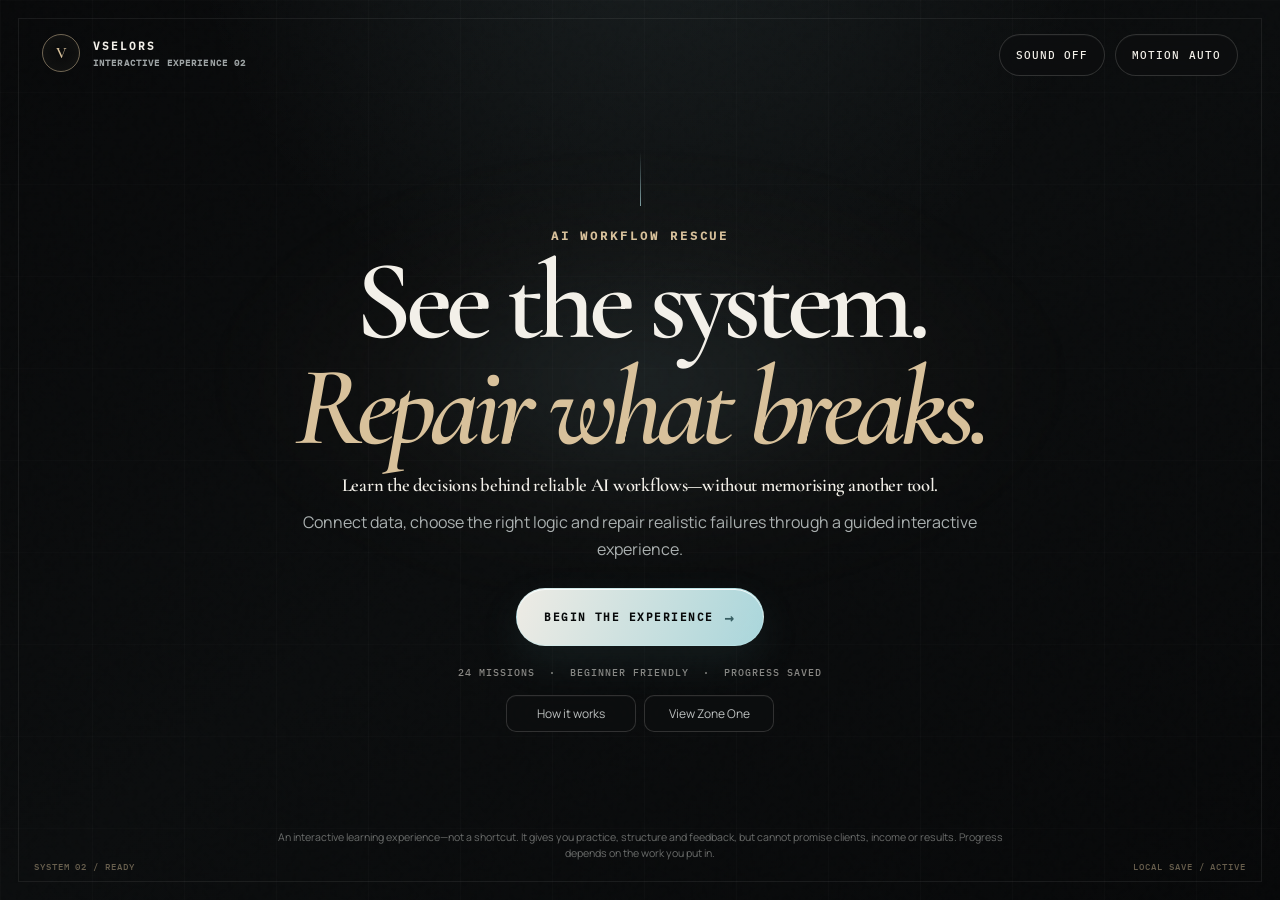
==== ai-workflow-rescue/index.html @ 19cf31cf "Add AI Workflow Rescue interactive experience" ====
<!doctype html>
<html lang="en">
<head>
  <meta charset="utf-8" />
  <meta name="viewport" content="width=device-width, initial-scale=1, viewport-fit=cover" />
  <meta name="theme-color" content="#05070b" />
  <meta name="description" content="AI Workflow Rescue — an interactive learning experience by Vselors." />
  <title>AI Workflow Rescue — Vselors</title>
  <style>
    @font-face { font-family: "Vselors Serif"; src: url([data-uri]) format("woff2"); font-style: normal; font-weight: 600; font-display: swap; }
    @font-face { font-family: "Vselors Serif"; src: url([data-uri]) format("woff2"); font-style: italic; font-weight: 600; font-display: swap; }
    @font-face { font-family: "Vselors Sans"; src: url([data-uri]) format("woff2"); font-style: normal; font-weight: 400; font-display: swap; }
    @font-face { font-family: "Vselors Sans"; src: url([data-uri]) format("woff2"); font-style: normal; font-weight: 600; font-display: swap; }
    @font-face { font-family: "Vselors Mono"; src: url([data-uri]) format("woff2"); font-style: normal; font-weight: 500; font-display: swap; }

    :root {
      --void: #070809;
      --steel: #111416;
      --panel: rgba(18, 21, 23, .78);
      --panel-solid: #111416;
      --pearl: #f3f0e9;
      --muted: #9da3a4;
      --ion: #b8e8ed;
      --ion-strong: #76cbd2;
      --ion-soft: rgba(184, 232, 237, .12);
      --amber: #d8c19b;
      --danger: #ff7b7b;
      --success: #81f3c0;
      --line: rgba(201, 235, 246, .13);
      --radius: 24px;
      --ease: cubic-bezier(.2, .8, .2, 1);
    }

    * { box-sizing: border-box; }
    html, body { margin: 0; min-height: 100%; background: var(--void); color: var(--pearl); }
    body {
      min-height: 100svh;
      overflow: hidden;
      font-family: "Vselors Sans", system-ui, -apple-system, BlinkMacSystemFont, "Segoe UI", sans-serif;
      background:
        radial-gradient(circle at 50% 35%, rgba(42, 114, 145, .18), transparent 30%),
        linear-gradient(145deg, #05070b 0%, #080e16 48%, #030509 100%);
    }
    button, input { font: inherit; }
    button { color: inherit; }
    button:focus-visible, [tabindex]:focus-visible { outline: 2px solid var(--ion); outline-offset: 4px; }
    ::selection { background: var(--ion); color: var(--void); }

    #space-canvas {
      position: fixed;
      inset: 0;
      width: 100%;
      height: 100%;
      z-index: 0;
      pointer-events: none;
      opacity: .72;
    }

    .noise {
      position: fixed;
      inset: 0;
      z-index: 1;
      pointer-events: none;
      opacity: .055;
      background-image: url("data:image/svg+xml,%3Csvg viewBox='0 0 180 180' xmlns='http://www.w3.org/2000/svg'%3E%3Cfilter id='n'%3E%3CfeTurbulence type='fractalNoise' baseFrequency='.85' numOctaves='3' stitchTiles='stitch'/%3E%3C/filter%3E%3Crect width='100%25' height='100%25' filter='url(%23n)' opacity='.55'/%3E%3C/svg%3E");
      mix-blend-mode: soft-light;
    }

    .screen {
      position: fixed;
      inset: 0;
      z-index: 2;
      display: none;
      overflow: auto;
      opacity: 0;
    }
    .screen.active { display: block; animation: screen-in .65s var(--ease) forwards; }
    @keyframes screen-in { from { opacity: 0; transform: scale(1.025); } to { opacity: 1; transform: scale(1); } }

    .mono {
      font-family: "Vselors Mono", ui-monospace, monospace;
      text-transform: uppercase;
      letter-spacing: .14em;
    }
    .eyebrow { font-size: clamp(.63rem, 1vw, .76rem); color: var(--ion); font-weight: 600; }
    .muted { color: var(--muted); }

    .utility-button, .edge-button, .ghost-button, .primary-button, .small-button {
      border: 1px solid rgba(208, 239, 247, .2);
      background: rgba(5, 10, 16, .58);
      backdrop-filter: blur(14px);
      -webkit-backdrop-filter: blur(14px);
      cursor: pointer;
      transition: border-color .25s ease, background .25s ease, transform .25s ease, color .25s ease;
    }
    .utility-button:hover, .edge-button:hover, .ghost-button:hover, .small-button:hover {
      border-color: rgba(120, 221, 255, .7);
      background: rgba(21, 42, 55, .76);
      transform: translateY(-2px);
    }
    .utility-button {
      min-height: 42px;
      padding: .72rem 1rem;
      border-radius: 999px;
      font: 500 .68rem/1 "Vselors Mono", monospace;
      letter-spacing: .1em;
      text-transform: uppercase;
    }
    .utility-button[aria-pressed="true"] { color: var(--void); background: var(--ion); border-color: var(--ion); }
    .ghost-button, .primary-button {
      min-height: 48px;
      padding: .86rem 1.25rem;
      border-radius: 999px;
      font-weight: 700;
    }
    .primary-button { color: #031017; background: var(--ion); border-color: var(--ion); box-shadow: 0 0 36px rgba(120, 221, 255, .22); }
    .primary-button:hover { transform: translateY(-2px); background: #a3e9ff; }
    .primary-button:disabled { opacity: .38; cursor: not-allowed; box-shadow: none; transform: none; }
    .small-button { padding: .55rem .8rem; border-radius: 10px; font-size: .75rem; }

    /* Home */
    .home-shell { min-height: 100svh; display: grid; place-items: center; padding: 6rem 1.4rem 7rem; position: relative; isolation: isolate; }
    .brand-lockup { position: fixed; z-index: 6; top: 28px; left: 34px; display: flex; align-items: center; gap: .8rem; }
    .brand-mark {
      width: 34px;
      height: 34px;
      border: 1px solid rgba(120, 221, 255, .55);
      display: grid;
      place-items: center;
      transform: rotate(45deg);
      box-shadow: inset 0 0 18px rgba(120, 221, 255, .12), 0 0 20px rgba(120, 221, 255, .08);
    }
    .brand-mark span { transform: rotate(-45deg); font: 700 .73rem "Vselors Serif", Georgia, serif; }
    .brand-name { font: 600 .72rem "Vselors Mono", monospace; letter-spacing: .18em; }
    .brand-sub { display: block; margin-top: .25rem; color: var(--muted); font-size: .55rem; letter-spacing: .13em; }

    .home-tools { position: fixed; z-index: 6; top: 28px; right: 34px; display: flex; gap: .6rem; }
    .edge-button {
      position: fixed;
      z-index: 6;
      padding: .85rem 1.05rem;
      border-radius: 14px;
      font: 500 .65rem "Vselors Mono", monospace;
      letter-spacing: .12em;
      text-transform: uppercase;
    }
    .edge-left { left: 30px; top: 50%; transform: translateY(-50%) rotate(-90deg); transform-origin: left center; }
    .edge-left:hover { transform: translateY(-50%) rotate(-90deg) translateX(2px); }
    .edge-right { right: 30px; top: 50%; transform: translateY(-50%) rotate(90deg); transform-origin: right center; }
    .edge-right:hover { transform: translateY(-50%) rotate(90deg) translateX(-2px); }

    .core-visual {
      position: absolute;
      inset: 9% 10%;
      z-index: -1;
      perspective: 1100px;
      pointer-events: none;
      transition: transform .6s var(--ease);
    }
    .core-plane {
      position: absolute;
      left: 50%;
      top: 50%;
      width: min(78vw, 980px);
      aspect-ratio: 1;
      transform-style: preserve-3d;
      transform: translate(-50%, -50%) rotateX(66deg) rotateZ(-8deg);
    }
    .orbit {
      position: absolute;
      inset: var(--inset);
      border: 1px solid rgba(120, 221, 255, var(--alpha));
      border-radius: 50%;
      box-shadow: 0 0 35px rgba(120, 221, 255, .04), inset 0 0 30px rgba(120, 221, 255, .03);
      animation: orbit-turn var(--speed) linear infinite;
    }
    .orbit::before, .orbit::after { content: ""; position: absolute; width: 8px; height: 8px; border-radius: 50%; background: var(--ion); box-shadow: 0 0 18px var(--ion); }
    .orbit::before { top: 9%; left: 23%; }
    .orbit::after { right: 4%; bottom: 36%; width: 4px; height: 4px; }
    @keyframes orbit-turn { to { transform: rotate(360deg); } }
    .workflow-ray {
      position: absolute;
      left: 50%; top: 50%;
      width: 62%; height: 1px;
      transform-origin: left;
      transform: rotate(var(--angle));
      background: linear-gradient(90deg, transparent, rgba(120, 221, 255, .18) 32%, rgba(120, 221, 255, .75) 77%, transparent);
    }
    .workflow-ray::after { content: ""; position: absolute; right: 18%; top: -2px; width: 5px; height: 5px; background: var(--ion); border-radius: 50%; box-shadow: 0 0 16px var(--ion); animation: ray-pulse 2.8s ease-in-out infinite; }
    @keyframes ray-pulse { 0%,100% { opacity: .2; transform: scale(.7); } 50% { opacity: 1; transform: scale(1.2); } }

    .home-copy { position: relative; z-index: 3; width: min(720px, 92vw); text-align: center; }
    .home-copy h1 { margin: .9rem 0 .8rem; font: 600 clamp(2.55rem, 6.8vw, 6.4rem)/.96 "Vselors Serif", Georgia, serif; letter-spacing: -.065em; text-wrap: balance; }
    .home-copy h1 .outline { color: transparent; -webkit-text-stroke: 1px rgba(238, 245, 247, .72); }
    .motive { margin: 0 auto .65rem; max-width: 610px; font: 600 clamp(1rem, 2vw, 1.25rem)/1.45 "Vselors Serif", Georgia, serif; }
    .help-line { margin: 0 auto 1.8rem; max-width: 620px; color: var(--muted); font-size: clamp(.86rem, 1.5vw, 1rem); line-height: 1.7; }

    .enter-core {
      position: relative;
      width: 154px;
      height: 154px;
      margin: 0 auto 1.5rem;
      border: 0;
      border-radius: 50%;
      cursor: pointer;
      color: var(--pearl);
      background: radial-gradient(circle at 45% 38%, #173142 0%, #09121b 55%, #03070a 100%);
      box-shadow: inset 0 0 0 1px rgba(211, 242, 250, .2), inset 0 0 34px rgba(120, 221, 255, .12), 0 0 0 12px rgba(120, 221, 255, .025), 0 0 55px rgba(40, 176, 217, .2);
      transition: transform .5s var(--ease), box-shadow .5s ease;
    }
    .enter-core::before, .enter-core::after { content: ""; position: absolute; border-radius: 50%; border: 1px solid rgba(120, 221, 255, .28); inset: -17px; transition: inset .5s var(--ease), transform .8s var(--ease); }
    .enter-core::after { inset: -31px; border-style: dashed; opacity: .55; animation: button-ring 18s linear infinite; }
    @keyframes button-ring { to { transform: rotate(360deg); } }
    .enter-core:hover { transform: scale(1.055) translateY(-4px); box-shadow: inset 0 0 0 1px rgba(211, 242, 250, .55), inset 0 0 42px rgba(120, 221, 255, .22), 0 0 0 12px rgba(120, 221, 255, .05), 0 0 80px rgba(40, 176, 217, .38); }
    .enter-core:hover::before { inset: -23px; }
    .enter-core span { position: relative; z-index: 2; display: block; font: 600 .7rem "Vselors Mono", monospace; letter-spacing: .13em; text-transform: uppercase; }
    .enter-core b { display: block; margin-top: .45rem; color: var(--ion); font-size: 1rem; }
    .fact-line { font: 500 .62rem "Vselors Mono", monospace; letter-spacing: .1em; color: rgba(238,245,247,.65); text-transform: uppercase; }

    .home-note { position: fixed; z-index: 5; left: 50%; bottom: 24px; transform: translateX(-50%); width: min(760px, calc(100% - 2rem)); color: rgba(207, 220, 226, .58); text-align: center; font-size: .66rem; line-height: 1.55; }
    .corner-status { position: fixed; z-index: 5; bottom: 27px; font: 500 .58rem "Vselors Mono", monospace; color: rgba(207,220,226,.48); letter-spacing: .1em; text-transform: uppercase; }
    .status-left { left: 34px; } .status-right { right: 34px; }

    /* Intro / inter-zone transition */
    #intro-screen { overflow: hidden; background: #020407; }
    .intro-shell { min-height: 100svh; display: grid; place-items: center; perspective: 900px; position: relative; }
    .tunnel { position: absolute; inset: -20%; transform-style: preserve-3d; transform: rotateX(2deg); }
    .tunnel-frame {
      position: absolute;
      left: 50%; top: 50%;
      width: min(64vw, 700px); height: min(64vw, 700px);
      border: 1px solid rgba(120, 221, 255, .3);
      transform: translate(-50%, -50%) translateZ(var(--z)) rotate(var(--r));
      box-shadow: 0 0 40px rgba(120, 221, 255, .06);
      animation: tunnel-flight 4.8s linear infinite;
      animation-delay: var(--delay);
    }
    @keyframes tunnel-flight {
      0% { opacity: 0; transform: translate(-50%, -50%) translateZ(-800px) rotate(var(--r)) scale(.2); }
      24% { opacity: .55; }
      100% { opacity: 0; transform: translate(-50%, -50%) translateZ(550px) rotate(calc(var(--r) + 35deg)) scale(1.55); }
    }
    .intro-core { position: relative; z-index: 3; width: min(720px, calc(100% - 2rem)); text-align: center; }
    .intro-symbol { width: 92px; height: 92px; margin: 0 auto 1.5rem; border: 1px solid rgba(120,221,255,.55); transform: rotate(45deg); display: grid; place-items: center; box-shadow: inset 0 0 30px rgba(120,221,255,.12), 0 0 55px rgba(120,221,255,.12); }
    .intro-symbol::after { content: ""; width: 32px; height: 32px; border: 1px solid var(--ion); background: rgba(120,221,255,.08); }
    .intro-core h2 { margin: 0; font: 600 clamp(2rem, 5vw, 4.5rem)/1 "Vselors Serif", Georgia, serif; letter-spacing: -.055em; }
    .intro-status { margin: 1rem 0; color: var(--ion); min-height: 1.2em; }
    .voice-slot { margin: 1.4rem auto; padding: 1rem 1.2rem; max-width: 590px; border-left: 2px solid var(--ion); background: rgba(8,17,25,.68); text-align: left; }
    .voice-label { display: block; margin-bottom: .45rem; color: var(--muted); font-size: .58rem; }
    .voice-copy { margin: 0; line-height: 1.6; }
    .intro-progress { width: min(480px, 84vw); height: 2px; margin: 1.7rem auto; background: rgba(255,255,255,.09); overflow: hidden; }
    .intro-progress span { display: block; height: 100%; width: 0; background: var(--ion); box-shadow: 0 0 18px var(--ion); animation: intro-load 4.2s var(--ease) forwards; }
    @keyframes intro-load { to { width: 100%; } }
    .intro-actions { display: flex; justify-content: center; gap: .8rem; }

    /* Shared app header */
    .app-header { position: sticky; top: 0; z-index: 20; display: flex; align-items: center; justify-content: space-between; gap: 1rem; padding: 18px 26px; background: linear-gradient(180deg, rgba(5,7,11,.95), rgba(5,7,11,.3), transparent); }
    .app-brand { display: flex; align-items: center; gap: .65rem; font: 600 .68rem "Vselors Mono", monospace; letter-spacing: .13em; }
    .app-brand::before { content: ""; width: 9px; height: 9px; background: var(--ion); transform: rotate(45deg); box-shadow: 0 0 15px var(--ion); }
    .header-actions { display: flex; align-items: center; gap: .55rem; }
    .progress-cluster { display: flex; align-items: center; gap: .75rem; }
    .progress-ring { width: 44px; height: 44px; border-radius: 50%; display: grid; place-items: center; background: conic-gradient(var(--ion) var(--progress, 0%), rgba(255,255,255,.08) 0); position: relative; }
    .progress-ring::after { content: ""; position: absolute; inset: 4px; border-radius: inherit; background: #071019; }
    .progress-ring span { position: relative; z-index: 1; font: 600 .62rem "Vselors Mono", monospace; }
    .progress-copy strong { display: block; font: 600 .72rem "Vselors Serif", Georgia, serif; }
    .progress-copy span { color: var(--muted); font-size: .62rem; }

    /* Zone map */
    #zone1-screen { background: radial-gradient(circle at 52% 56%, rgba(14, 97, 127, .18), transparent 33%); }
    .zone-shell { min-height: 100svh; padding-bottom: 3rem; }
    .zone-heading { width: min(1180px, calc(100% - 3rem)); margin: 1.2rem auto 0; display: flex; align-items: end; justify-content: space-between; gap: 2rem; }
    .zone-heading h2 { margin: .45rem 0 .35rem; font: 600 clamp(2rem, 4.3vw, 4.4rem)/1 "Vselors Serif", Georgia, serif; letter-spacing: -.05em; }
    .zone-heading p { margin: 0; color: var(--muted); max-width: 600px; line-height: 1.65; }
    .zone-badge { padding: .8rem 1rem; border: 1px solid rgba(120,221,255,.22); background: rgba(5,10,16,.55); border-radius: 14px; white-space: nowrap; }

    .map-viewport { width: min(1180px, calc(100% - 3rem)); height: clamp(470px, 62vh, 690px); margin: 1.5rem auto 0; perspective: 1050px; position: relative; overflow: visible; }
    .map-deck {
      position: absolute;
      inset: 5% 4% 1%;
      transform-style: preserve-3d;
      transform: rotateX(54deg) rotateZ(-2deg) translateY(7%);
      border: 1px solid rgba(120,221,255,.15);
      border-radius: 70px;
      background:
        linear-gradient(rgba(120,221,255,.055) 1px, transparent 1px),
        linear-gradient(90deg, rgba(120,221,255,.055) 1px, transparent 1px),
        radial-gradient(circle at 50% 50%, rgba(16, 78, 99, .32), rgba(3, 8, 13, .92) 66%);
      background-size: 42px 42px, 42px 42px, auto;
      box-shadow: 0 55px 100px rgba(0,0,0,.58), inset 0 0 70px rgba(120,221,255,.05);
    }
    .map-deck::after { content: ""; position: absolute; inset: 22px; border: 1px dashed rgba(120,221,255,.12); border-radius: 52px; }
    .map-path { position: absolute; inset: 0; width: 100%; height: 100%; overflow: visible; }
    .map-path path { fill: none; stroke: rgba(120,221,255,.18); stroke-width: 2; stroke-dasharray: 8 10; vector-effect: non-scaling-stroke; }
    .map-path path.active-path { stroke: var(--ion); filter: drop-shadow(0 0 7px rgba(120,221,255,.8)); animation: dash 16s linear infinite; }
    @keyframes dash { to { stroke-dashoffset: -180; } }

    .mission-node {
      --node-color: var(--ion);
      position: absolute;
      left: var(--x); top: var(--y);
      z-index: 5;
      width: 150px;
      min-height: 86px;
      padding: .8rem;
      border: 1px solid color-mix(in srgb, var(--node-color) 45%, transparent);
      border-radius: 18px;
      background: rgba(6, 15, 23, .92);
      box-shadow: 0 16px 30px rgba(0,0,0,.36), inset 0 0 24px color-mix(in srgb, var(--node-color) 8%, transparent);
      transform: translate(-50%, -50%) translateZ(48px) rotateZ(2deg) rotateX(-54deg);
      cursor: pointer;
      text-align: left;
      transition: transform .35s var(--ease), opacity .3s ease, border-color .3s ease, box-shadow .3s ease;
    }
    .mission-node::before { content: ""; position: absolute; left: 16px; top: -7px; width: 12px; height: 12px; background: var(--node-color); transform: rotate(45deg); box-shadow: 0 0 18px var(--node-color); }
    .mission-node:hover:not(.locked) { transform: translate(-50%, -50%) translateZ(72px) rotateZ(2deg) rotateX(-54deg) scale(1.04); border-color: var(--node-color); box-shadow: 0 24px 45px rgba(0,0,0,.48), 0 0 28px color-mix(in srgb, var(--node-color) 16%, transparent); }
    .mission-node.locked { opacity: .37; cursor: not-allowed; filter: grayscale(.8); }
    .mission-node.completed { --node-color: var(--success); }
    .node-index { color: var(--node-color); font: 600 .57rem "Vselors Mono", monospace; letter-spacing: .12em; }
    .mission-node strong { display: block; margin: .45rem 0 .22rem; font: 600 .78rem/1.25 "Vselors Serif", Georgia, serif; }
    .mission-node small { color: var(--muted); font-size: .6rem; line-height: 1.35; }
    .node-state { position: absolute; right: 9px; top: 8px; color: var(--node-color); font-size: .65rem; }

    .zone2-gate { position: absolute; right: 1.5%; bottom: 4%; z-index: 8; width: 195px; padding: 1rem; border: 1px solid rgba(255,201,120,.28); border-radius: 18px; background: rgba(21,14,9,.9); box-shadow: 0 24px 50px rgba(0,0,0,.42), inset 0 0 35px rgba(255,201,120,.05); cursor: pointer; text-align: left; }
    .zone2-gate strong { display: block; margin: .35rem 0; font-family: "Vselors Serif", Georgia, serif; }
    .zone2-gate span { color: var(--amber); font-size: .58rem; }
    .zone2-gate p { margin: .3rem 0 0; color: #a99d8c; font-size: .66rem; }
    .zone2-gate.locked { opacity: .45; cursor: not-allowed; }

    /* Zone 2 preview: deliberately different visual language */
    #zone2-screen { background: radial-gradient(circle at 50% 60%, rgba(192, 91, 42, .16), transparent 40%), #050506; }
    .faultline-field { min-height: calc(100svh - 80px); position: relative; display: grid; place-items: center; overflow: hidden; perspective: 900px; }
    .fault-grid { position: absolute; width: min(880px, 94vw); height: min(600px, 70vh); transform: rotateX(62deg) rotateZ(7deg); background: repeating-linear-gradient(90deg, rgba(255,201,120,.08) 0 1px, transparent 1px 54px), repeating-linear-gradient(0deg, rgba(255,201,120,.06) 0 1px, transparent 1px 54px); border: 1px solid rgba(255,201,120,.15); box-shadow: 0 50px 90px rgba(0,0,0,.65); }
    .fault-grid::after { content: ""; position: absolute; left: 49%; top: -8%; bottom: -8%; width: 5px; background: var(--amber); box-shadow: 0 0 14px var(--amber), 0 0 55px #d96538; transform: rotate(13deg); clip-path: polygon(0 0, 100% 0, 35% 18%, 100% 34%, 10% 55%, 100% 76%, 20% 100%, 0 100%, 60% 76%, 0 55%, 60% 34%, 0 18%); }
    .zone2-copy { position: relative; z-index: 4; text-align: center; width: min(650px, calc(100% - 2rem)); padding: 2rem; background: rgba(7,7,8,.76); border: 1px solid rgba(255,201,120,.24); border-radius: 26px; backdrop-filter: blur(18px); }
    .zone2-copy .eyebrow { color: var(--amber); }
    .zone2-copy h2 { margin: .55rem 0 .8rem; font: 600 clamp(2.5rem, 6vw, 5rem)/.95 "Vselors Serif", Georgia, serif; letter-spacing: -.06em; }
    .zone2-copy p { color: #b3aa9d; line-height: 1.7; }
    .crystal { position: absolute; width: 70px; height: 170px; background: linear-gradient(145deg, rgba(255,201,120,.3), rgba(122,53,27,.12)); border: 1px solid rgba(255,201,120,.28); clip-path: polygon(50% 0, 100% 24%, 76% 100%, 18% 88%, 0 20%); transform: translateZ(var(--z)) rotate(var(--r)); box-shadow: 0 0 45px rgba(255,167,82,.12); animation: crystal-float 6s ease-in-out infinite alternate; }
    @keyframes crystal-float { to { transform: translateZ(var(--z)) rotate(var(--r)) translateY(-22px); } }

    /* Mission layer */
    .mission-layer { position: fixed; inset: 0; z-index: 60; display: none; background: rgba(2,5,8,.92); backdrop-filter: blur(18px); overflow: auto; }
    .mission-layer.open { display: block; animation: mission-open .35s var(--ease); }
    @keyframes mission-open { from { opacity: 0; transform: translateY(18px); } to { opacity: 1; transform: translateY(0); } }
    .mission-shell { min-height: 100svh; width: min(1120px, calc(100% - 2rem)); margin: 0 auto; padding: 1.2rem 0 3rem; }
    .mission-topbar { display: flex; align-items: center; justify-content: space-between; gap: 1rem; padding: .6rem 0 1.2rem; }
    .mission-number { color: var(--ion); font-size: .65rem; }
    .mission-panel { border: 1px solid rgba(120,221,255,.16); border-radius: 30px; background: linear-gradient(150deg, rgba(14,26,38,.94), rgba(5,10,16,.96)); box-shadow: 0 35px 100px rgba(0,0,0,.48), inset 0 1px 0 rgba(255,255,255,.035); overflow: hidden; }
    .mission-brief { padding: clamp(1.35rem, 3.5vw, 2.7rem); border-bottom: 1px solid var(--line); display: grid; grid-template-columns: minmax(0, 1fr) minmax(260px, .5fr); gap: 2rem; align-items: end; }
    .mission-brief h2 { margin: .55rem 0 .75rem; font: 600 clamp(2rem, 4.5vw, 4rem)/1 "Vselors Serif", Georgia, serif; letter-spacing: -.05em; }
    .mission-brief p { margin: 0; color: var(--muted); line-height: 1.65; max-width: 700px; }
    .brief-card { border: 1px solid rgba(120,221,255,.14); background: rgba(3,8,13,.52); border-radius: 18px; padding: 1rem; }
    .brief-card span { display: block; color: var(--ion); font-size: .58rem; margin-bottom: .5rem; }
    .brief-card p { color: var(--pearl); font-size: .82rem; }
    .mission-workspace { padding: clamp(1.2rem, 3.5vw, 2.7rem); min-height: 390px; }
    .mission-hint { min-height: 1.5rem; margin-top: 1rem; color: var(--amber); font-size: .78rem; line-height: 1.5; }
    .mission-footer { display: flex; align-items: center; justify-content: space-between; gap: 1rem; padding: 1rem clamp(1.2rem, 3.5vw, 2.7rem) 1.4rem; border-top: 1px solid var(--line); }
    .mission-footer p { margin: 0; color: var(--muted); font-size: .72rem; }

    .signal-grid { display: grid; grid-template-columns: repeat(3, 1fr); gap: 1rem; }
    .signal-card { min-height: 190px; padding: 1.2rem; border: 1px solid rgba(202,236,245,.17); border-radius: 22px; background: rgba(5,12,18,.78); color: var(--pearl); cursor: pointer; text-align: left; transition: .25s var(--ease); position: relative; overflow: hidden; }
    .signal-card::after { content: ""; position: absolute; left: 0; right: 0; bottom: 0; height: 3px; background: var(--ion); transform: scaleX(0); transform-origin: left; transition: transform .3s ease; }
    .signal-card:hover { transform: translateY(-5px); border-color: rgba(120,221,255,.58); }
    .signal-card.selected { border-color: var(--ion); background: rgba(18,58,73,.52); }
    .signal-card.selected::after { transform: scaleX(1); }
    .signal-icon { width: 48px; height: 48px; margin-bottom: 1rem; border: 1px solid rgba(120,221,255,.35); border-radius: 14px; display: grid; place-items: center; color: var(--ion); font: 600 1.1rem "Vselors Mono", monospace; box-shadow: inset 0 0 18px rgba(120,221,255,.08); }
    .signal-card strong { display: block; margin-bottom: .5rem; font-family: "Vselors Serif", Georgia, serif; }
    .signal-card p { margin: 0; color: var(--muted); font-size: .78rem; line-height: 1.5; }

    .mapping-board { display: grid; grid-template-columns: 1fr minmax(190px, .75fr) 1fr; gap: 1rem; align-items: start; }
    .mapping-column h3, .sort-bay h3, .slot h3 { margin: 0 0 .8rem; color: var(--muted); font: 500 .62rem "Vselors Mono", monospace; letter-spacing: .12em; text-transform: uppercase; }
    .data-chip, .target-chip, .sort-card, .part-card, .sequence-card, .node-chip {
      width: 100%; margin-bottom: .65rem; padding: .9rem 1rem; border: 1px solid rgba(208,239,247,.17); border-radius: 14px; background: rgba(4,10,15,.74); color: var(--pearl); cursor: pointer; text-align: left; transition: .2s ease;
    }
    .data-chip:hover, .target-chip:hover, .sort-card:hover, .part-card:hover, .sequence-card:hover, .node-chip:hover { border-color: rgba(120,221,255,.6); transform: translateY(-2px); }
    .data-chip.selected, .part-card.selected, .sort-card.selected { background: var(--ion-soft); border-color: var(--ion); }
    .data-chip.used, .target-chip.used, .part-card.used, .node-chip.used { opacity: .35; cursor: default; transform: none; }
    .mapping-links { padding-top: 1.6rem; }
    .mapping-link { margin-bottom: .65rem; padding: .75rem; border: 1px solid rgba(129,243,192,.22); border-radius: 12px; color: var(--success); background: rgba(129,243,192,.06); font: 500 .64rem/1.4 "Vselors Mono", monospace; }

    .sort-layout { display: grid; grid-template-columns: 1.2fr .8fr .8fr; gap: 1rem; }
    .sort-bay, .slot { min-height: 220px; padding: 1rem; border: 1px dashed rgba(120,221,255,.24); border-radius: 18px; background: rgba(4,9,14,.48); }
    .sort-bay.ai { border-color: rgba(120,221,255,.35); }
    .sort-bay.rule { border-color: rgba(255,201,120,.35); }
    .sort-bay.selected-bay { background: rgba(120,221,255,.08); border-style: solid; }
    .sorted-item { padding: .7rem; margin-bottom: .55rem; border-radius: 10px; background: rgba(255,255,255,.045); font-size: .72rem; }

    .repair-pipeline { display: grid; grid-template-columns: 1fr auto 1fr auto 1fr; align-items: center; gap: .75rem; margin-bottom: 1.4rem; }
    .pipeline-node { min-height: 100px; padding: 1rem; border: 1px solid rgba(120,221,255,.2); border-radius: 18px; background: rgba(5,12,18,.72); display: grid; place-items: center; text-align: center; }
    .pipeline-node.broken { border-color: rgba(255,123,123,.45); box-shadow: inset 0 0 25px rgba(255,123,123,.08); }
    .pipeline-arrow { color: var(--muted); }
    .repair-grid { display: grid; grid-template-columns: .9fr 1.1fr; gap: 1rem; }
    .parts-tray, .repair-slots { padding: 1rem; border: 1px solid var(--line); border-radius: 18px; background: rgba(3,8,13,.45); }
    .slot { min-height: 110px; margin-bottom: .7rem; }
    .slot.filled { border-style: solid; border-color: var(--success); background: rgba(129,243,192,.055); }
    .slot-copy { color: var(--muted); font-size: .72rem; }

    .sequence-track, .build-track { display: flex; flex-wrap: wrap; align-items: stretch; gap: .7rem; min-height: 94px; padding: .9rem; border: 1px dashed rgba(120,221,255,.25); border-radius: 18px; background: rgba(3,8,13,.48); }
    .track-step { flex: 1 1 130px; min-width: 125px; padding: .8rem; border-radius: 12px; background: rgba(120,221,255,.09); border: 1px solid rgba(120,221,255,.25); font-size: .72rem; position: relative; }
    .track-step::after { content: "→"; position: absolute; right: -.62rem; color: var(--ion); }
    .track-step:last-child::after { content: ""; }
    .sequence-palette, .node-palette { display: grid; grid-template-columns: repeat(4, 1fr); gap: .7rem; margin-top: 1rem; }
    .sequence-card, .node-chip { margin: 0; min-height: 72px; }
    .sequence-tools { margin-top: .8rem; display: flex; gap: .5rem; }

    .build-layout { display: grid; grid-template-columns: 1fr; gap: 1rem; }
    .node-chip span { display: block; margin-bottom: .3rem; color: var(--ion); font: 500 .55rem "Vselors Mono", monospace; text-transform: uppercase; }
    .test-console { margin-top: 1rem; padding: 1rem; border: 1px solid rgba(129,243,192,.18); border-radius: 18px; background: #03080c; font: 500 .68rem/1.7 "Vselors Mono", monospace; min-height: 100px; color: #a9bac2; }
    .console-line.pass { color: var(--success); }
    .console-line.pause { color: var(--amber); }

    /* Modals */
    .modal-backdrop { position: fixed; inset: 0; z-index: 100; display: none; place-items: center; padding: 1rem; background: rgba(0,3,6,.78); backdrop-filter: blur(18px); }
    .modal-backdrop.open { display: grid; animation: fade .25s ease; }
    @keyframes fade { from { opacity: 0; } to { opacity: 1; } }
    .modal-card { width: min(580px, 100%); padding: clamp(1.35rem, 4vw, 2.6rem); border: 1px solid rgba(120,221,255,.24); border-radius: 28px; background: linear-gradient(150deg, #101c29, #060b11); box-shadow: 0 40px 100px rgba(0,0,0,.65), inset 0 1px rgba(255,255,255,.04); }
    .modal-card h2 { margin: .55rem 0 .8rem; font: 600 clamp(1.9rem, 5vw, 3.2rem)/1 "Vselors Serif", Georgia, serif; letter-spacing: -.05em; }
    .modal-card p { color: var(--muted); line-height: 1.7; }
    .core-line { margin: 1.2rem 0; padding: 1rem; border-left: 2px solid var(--ion); background: rgba(120,221,255,.06); color: var(--pearl) !important; }
    .modal-actions { display: flex; flex-wrap: wrap; gap: .7rem; margin-top: 1.2rem; }
    .zone-complete-card { border-color: rgba(255,201,120,.34); }
    .zone-complete-card .eyebrow { color: var(--amber); }

    .how-list { display: grid; gap: .8rem; margin: 1.2rem 0; }
    .how-step { display: grid; grid-template-columns: 34px 1fr; gap: .8rem; align-items: start; }
    .how-step b { width: 34px; height: 34px; border: 1px solid rgba(120,221,255,.35); border-radius: 10px; display: grid; place-items: center; color: var(--ion); font: 600 .7rem "Vselors Mono", monospace; }
    .how-step strong { display: block; margin-bottom: .25rem; }
    .how-step span { color: var(--muted); font-size: .78rem; line-height: 1.5; }

    /* Full-page transition */
    .page-transition { position: fixed; inset: 0; z-index: 200; display: none; perspective: 1200px; pointer-events: none; }
    .page-transition.active { display: block; }
    .door { position: absolute; top: 0; bottom: 0; width: 51%; background: linear-gradient(90deg, #020508, #0b1a25); border: 1px solid rgba(120,221,255,.22); box-shadow: inset 0 0 70px rgba(120,221,255,.08); }
    .door.left { left: 0; transform-origin: left; animation: door-left 1.25s var(--ease) both; }
    .door.right { right: 0; transform-origin: right; animation: door-right 1.25s var(--ease) both; }
    @keyframes door-left { 0% { transform: translateX(-105%) rotateY(-24deg); } 42%,58% { transform: translateX(0) rotateY(0); } 100% { transform: translateX(-105%) rotateY(-24deg); } }
    @keyframes door-right { 0% { transform: translateX(105%) rotateY(24deg); } 42%,58% { transform: translateX(0) rotateY(0); } 100% { transform: translateX(105%) rotateY(24deg); } }
    .transition-copy { position: absolute; inset: 0; z-index: 3; display: grid; place-items: center; color: var(--ion); font: 600 .68rem "Vselors Mono", monospace; letter-spacing: .2em; text-transform: uppercase; animation: transition-text 1.25s ease both; }
    @keyframes transition-text { 0%,25%,78%,100% { opacity: 0; } 42%,65% { opacity: 1; } }

    .toast { position: fixed; left: 50%; bottom: 28px; z-index: 250; transform: translate(-50%, 20px); opacity: 0; padding: .75rem 1rem; border: 1px solid rgba(120,221,255,.3); border-radius: 999px; background: rgba(4,11,17,.94); color: var(--pearl); font-size: .74rem; pointer-events: none; transition: .3s var(--ease); }
    .toast.show { opacity: 1; transform: translate(-50%, 0); }

    @media (max-width: 860px) {
      body { overflow: auto; }
      .brand-lockup { top: 18px; left: 18px; }
      .home-tools { top: 18px; right: 18px; }
      .home-tools .utility-button:first-child { display: none; }
      .edge-button { display: none; }
      .home-shell { padding-top: 7.5rem; padding-bottom: 8.5rem; }
      .corner-status { display: none; }
      .home-note { bottom: 18px; font-size: .62rem; }
      .core-visual { inset: 12% -25%; opacity: .78; }
      .enter-core { width: 136px; height: 136px; }
      .app-header { padding: 14px 14px; }
      .progress-copy, .header-actions .utility-button:first-of-type { display: none; }
      .zone-heading { width: calc(100% - 2rem); display: block; }
      .zone-badge { display: inline-block; margin-top: 1rem; }
      .map-viewport { width: calc(100% - 2rem); height: auto; min-height: 720px; perspective: none; }
      .map-deck { inset: 0; transform: none; border-radius: 34px; background-size: 32px 32px, 32px 32px, auto; }
      .map-path { display: none; }
      .map-deck::before { content: ""; position: absolute; left: 34px; top: 55px; bottom: 160px; width: 1px; background: linear-gradient(var(--ion), rgba(120,221,255,.08)); }
      .mission-node { left: 28px !important; top: calc(35px + (var(--mobile-index) * 92px)) !important; width: calc(100% - 56px); min-height: 72px; transform: none; }
      .mission-node::before { left: -7px; top: 28px; }
      .mission-node:hover:not(.locked) { transform: translateX(4px); }
      .zone2-gate { left: 28px; right: 28px; bottom: 25px; width: auto; }
      .mission-brief { grid-template-columns: 1fr; }
      .signal-grid { grid-template-columns: 1fr; }
      .signal-card { min-height: 130px; }
      .mapping-board { grid-template-columns: 1fr; }
      .mapping-links { order: 3; padding-top: 0; }
      .sort-layout { grid-template-columns: 1fr; }
      .sort-bay { min-height: 120px; }
      .repair-pipeline { grid-template-columns: 1fr; }
      .pipeline-arrow { transform: rotate(90deg); text-align: center; }
      .repair-grid { grid-template-columns: 1fr; }
      .sequence-palette, .node-palette { grid-template-columns: repeat(2, 1fr); }
      .mission-footer { align-items: flex-start; flex-direction: column; }
      .mission-footer .primary-button { width: 100%; }
      .tunnel-frame { width: 80vw; height: 80vw; }
    }

    @media (max-width: 520px) {
      .brand-name { font-size: .62rem; }
      .brand-sub { display: none; }
      .home-tools .utility-button { padding: .7rem .8rem; }
      .home-copy h1 { font-size: clamp(2.45rem, 13vw, 4rem); }
      .motive { font-size: .92rem; }
      .help-line { font-size: .78rem; }
      .fact-line { font-size: .54rem; }
      .app-brand { font-size: .57rem; }
      .header-actions .utility-button { min-height: 38px; padding: .6rem .7rem; }
      .progress-ring { width: 38px; height: 38px; }
      .mission-shell { width: calc(100% - 1rem); }
      .mission-panel { border-radius: 21px; }
      .mission-topbar { padding-inline: .25rem; }
      .sequence-palette, .node-palette { grid-template-columns: 1fr; }
      .modal-actions > * { width: 100%; }
    }

    @media (prefers-reduced-motion: reduce) {
      *, *::before, *::after { animation-duration: .001ms !important; animation-iteration-count: 1 !important; scroll-behavior: auto !important; transition-duration: .001ms !important; }
    }
    body.reduce-motion *, body.reduce-motion *::before, body.reduce-motion *::after { animation-duration: .001ms !important; animation-iteration-count: 1 !important; transition-duration: .001ms !important; }

    /* ------------------------------------------------------------
       VSELORS LUXURY-FUTURIST REDESIGN
       Quiet light, editorial typography and clear flat navigation.
       ------------------------------------------------------------ */
    body {
      background:
        radial-gradient(circle at 50% -12%, rgba(184,232,237,.09), transparent 38%),
        linear-gradient(145deg, #070809 0%, #0a0c0d 50%, #060708 100%);
    }
    #space-canvas { display: none; }
    .noise { opacity: .025; mix-blend-mode: screen; }
    .mono, .eyebrow, .utility-button, .edge-button, .fact-line, .corner-status,
    .node-index, .mission-number, .voice-label, .voice-copy + *, .brief-card span,
    .mapping-column h3, .sort-bay h3, .slot h3, .node-chip span {
      font-family: "Vselors Mono", ui-monospace, monospace;
    }
    .home-copy h1, .zone-heading h2, .intro-core h2, .mission-brief h2,
    .modal-card h2, .zone2-copy h2 {
      font-family: "Vselors Serif", Georgia, serif;
      font-weight: 600;
    }

    .utility-button, .edge-button, .ghost-button, .primary-button, .small-button {
      border-color: rgba(243,240,233,.16);
      background: rgba(13,15,16,.72);
      box-shadow: inset 0 1px rgba(255,255,255,.025);
      backdrop-filter: blur(18px);
      -webkit-backdrop-filter: blur(18px);
    }
    .utility-button:hover, .edge-button:hover, .ghost-button:hover, .small-button:hover {
      border-color: rgba(184,232,237,.55);
      background: rgba(27,31,32,.82);
    }
    .primary-button {
      color: #0a0c0d;
      background: linear-gradient(110deg, #f3f0e9, #b8e8ed);
      border-color: rgba(255,255,255,.68);
      box-shadow: 0 12px 36px rgba(95,154,160,.14), inset 0 1px rgba(255,255,255,.8);
    }
    .primary-button:hover { background: linear-gradient(110deg, #fffdf8, #d2f1f3); }

    /* Homepage: one calm focal composition */
    #home-screen {
      overflow: hidden;
      background:
        linear-gradient(90deg, rgba(255,255,255,.018) 1px, transparent 1px),
        linear-gradient(rgba(255,255,255,.014) 1px, transparent 1px);
      background-size: 92px 92px;
    }
    #home-screen::before {
      content: "";
      position: absolute;
      z-index: 0;
      left: 50%;
      top: 42%;
      width: min(880px, 86vw);
      height: min(460px, 50vh);
      transform: translate(-50%, -50%);
      border-radius: 50%;
      background: radial-gradient(ellipse, rgba(184,232,237,.105), rgba(216,193,155,.025) 42%, transparent 70%);
      filter: blur(26px);
      animation: quiet-breathe 9s ease-in-out infinite alternate;
      pointer-events: none;
    }
    #home-screen::after {
      content: "";
      position: absolute;
      inset: 18px;
      z-index: 0;
      border: 1px solid rgba(243,240,233,.075);
      pointer-events: none;
    }
    @keyframes quiet-breathe { to { opacity: .7; transform: translate(-50%, -52%) scale(1.04); } }
    .home-shell { min-height: 100svh; padding: 7rem 1.5rem 8rem; }
    .core-visual, .edge-button { display: none !important; }
    .brand-lockup { top: 34px; left: 42px; }
    .brand-mark {
      width: 38px; height: 38px;
      transform: none;
      border-radius: 50%;
      border-color: rgba(216,193,155,.5);
      box-shadow: inset 0 0 22px rgba(216,193,155,.07);
    }
    .brand-mark span { transform: none; font-family: "Vselors Serif", serif; font-size: 1rem; color: var(--amber); }
    .brand-name { font-family: "Vselors Mono", monospace; font-size: .68rem; }
    .home-tools { top: 34px; right: 42px; }
    .home-copy { width: min(960px, 94vw); }
    .home-copy::before {
      content: "";
      display: block;
      width: 1px;
      height: 54px;
      margin: 0 auto 1.4rem;
      background: linear-gradient(transparent, rgba(184,232,237,.65));
    }
    .home-copy .eyebrow { color: var(--amber); letter-spacing: .24em; }
    .home-copy h1 {
      margin: .75rem auto 1.15rem;
      font-size: clamp(3.7rem, 8.8vw, 8.6rem);
      line-height: .82;
      letter-spacing: -.055em;
      text-wrap: balance;
    }
    .home-copy h1 .outline {
      display: inline-block;
      margin-top: .12em;
      color: var(--amber);
      -webkit-text-stroke: 0;
      font-style: italic;
      font-weight: 600;
    }
    .motive { max-width: 700px; font-size: clamp(.96rem, 1.7vw, 1.16rem); font-weight: 600; letter-spacing: -.015em; }
    .help-line { max-width: 680px; margin-bottom: 1.55rem; color: #aab0b0; }
    .enter-core {
      width: auto;
      height: 58px;
      min-width: 230px;
      margin: 0 auto 1.25rem;
      padding: 0 1.7rem;
      border: 1px solid rgba(184,232,237,.4);
      border-radius: 999px;
      background: linear-gradient(110deg, rgba(243,240,233,.98), rgba(184,232,237,.92));
      color: #080a0b;
      box-shadow: 0 16px 42px rgba(90,144,150,.12), inset 0 1px rgba(255,255,255,.9);
    }
    .enter-core::before, .enter-core::after { display: none; }
    .enter-core span { display: flex; align-items: center; justify-content: center; gap: .7rem; font-family: "Vselors Mono", monospace; }
    .enter-core b { display: inline; margin: 0; color: #365d61; font-size: 1rem; transition: transform .25s ease; }
    .enter-core:hover { transform: translateY(-3px); box-shadow: 0 20px 50px rgba(90,144,150,.2), inset 0 1px rgba(255,255,255,.95); }
    .enter-core:hover b { transform: translateX(4px); }
    .fact-line { color: rgba(243,240,233,.54); }
    .home-secondary { display: flex; align-items: center; justify-content: center; gap: .55rem; margin-top: 1rem; }
    .home-secondary .small-button { min-width: 130px; color: #bdc1c0; }
    .home-note { bottom: 28px; color: rgba(214,216,212,.48); max-width: 760px; }
    .corner-status { color: rgba(216,193,155,.46); }

    /* Soft full-page transition and voiceover interlude */
    #intro-screen {
      background:
        radial-gradient(circle at 50% 46%, rgba(184,232,237,.09), transparent 34%),
        linear-gradient(145deg, #080a0b, #050607);
    }
    .tunnel { display: none; }
    .intro-shell { perspective: none; }
    .intro-shell::before, .intro-shell::after {
      content: "";
      position: absolute;
      left: 50%; top: 50%;
      pointer-events: none;
    }
    .intro-shell::before {
      width: min(760px, 82vw); height: min(760px, 82vw);
      transform: translate(-50%, -50%);
      border: 1px solid rgba(184,232,237,.09);
      border-radius: 50%;
      box-shadow: inset 0 0 90px rgba(184,232,237,.025), 0 0 90px rgba(184,232,237,.025);
    }
    .intro-shell::after {
      width: min(520px, 62vw); height: 1px;
      transform: translate(-50%, -50%);
      background: linear-gradient(90deg, transparent, var(--ion), transparent);
      animation: soft-scan 3.4s ease-in-out infinite;
    }
    @keyframes soft-scan { 0%,100% { opacity:.2; transform:translate(-50%,-110px); } 50% { opacity:.75; transform:translate(-50%,110px); } }
    .intro-symbol {
      width: 74px; height: 74px;
      transform: none;
      border-radius: 50%;
      border-color: rgba(216,193,155,.46);
      box-shadow: inset 0 0 30px rgba(216,193,155,.06), 0 0 38px rgba(216,193,155,.04);
    }
    .intro-symbol::after { width: 7px; height: 7px; border: 0; border-radius: 50%; background: var(--amber); box-shadow: 0 0 18px var(--amber); }
    .intro-core h2 { font-size: clamp(3.1rem, 7vw, 6rem); letter-spacing: -.04em; }
    .voice-slot { border-left-color: var(--amber); background: rgba(18,21,23,.72); border-radius: 0 12px 12px 0; }
    .intro-progress span { background: linear-gradient(90deg, var(--amber), var(--ion)); box-shadow: none; }

    .page-transition { perspective: none; background: transparent; }
    .door { background: linear-gradient(90deg, #080a0b, #121718); border-color: rgba(184,232,237,.1); box-shadow: none; }
    @keyframes door-left { 0% { transform: translateX(-105%); } 38%,62% { transform: translateX(0); } 100% { transform: translateX(-105%); } }
    @keyframes door-right { 0% { transform: translateX(105%); } 38%,62% { transform: translateX(0); } 100% { transform: translateX(105%); } }
    .transition-copy { color: var(--amber); }

    /* Elegant flat mission route */
    #zone1-screen {
      background:
        radial-gradient(circle at 75% 20%, rgba(184,232,237,.055), transparent 32%),
        linear-gradient(145deg, #070809, #0a0c0d 58%, #070809);
    }
    .app-header { padding: 20px 30px; background: linear-gradient(180deg, rgba(7,8,9,.98), rgba(7,8,9,.72), transparent); }
    .app-brand { font-family: "Vselors Mono", monospace; }
    .app-brand::before { background: var(--amber); box-shadow: 0 0 12px rgba(216,193,155,.6); }
    .progress-ring { background: conic-gradient(var(--amber) var(--progress, 0%), rgba(255,255,255,.07) 0); }
    .progress-ring::after { background: #0b0d0e; }
    .zone-heading { width: min(1120px, calc(100% - 3rem)); margin-top: 2.4rem; align-items: start; }
    .zone-heading .eyebrow { color: var(--amber); }
    .zone-heading h2 { margin-top: .75rem; font-size: clamp(3.3rem, 6.2vw, 6.4rem); line-height: .86; letter-spacing: -.045em; }
    .zone-heading p { color: #9ea4a4; max-width: 560px; }
    .zone-badge { border-color: rgba(216,193,155,.2); background: rgba(14,16,17,.62); color: #c7baa3; }
    .map-viewport {
      width: min(1120px, calc(100% - 3rem));
      height: auto;
      min-height: 0;
      margin: 2.2rem auto 0;
      padding-bottom: 4rem;
      perspective: none;
    }
    .map-deck {
      position: relative;
      inset: auto;
      display: grid;
      grid-template-columns: repeat(12, minmax(0, 1fr));
      gap: 1rem;
      padding: clamp(1rem, 2.6vw, 2rem);
      transform: none;
      border: 1px solid rgba(243,240,233,.085);
      border-radius: 26px;
      background:
        linear-gradient(120deg, rgba(255,255,255,.025), transparent 35%),
        rgba(12,14,15,.72);
      box-shadow: 0 26px 80px rgba(0,0,0,.28), inset 0 1px rgba(255,255,255,.022);
      overflow: hidden;
    }
    .map-deck::before {
      content: "";
      position: absolute;
      left: 50%; top: 0; bottom: 0;
      width: 1px;
      background: linear-gradient(transparent, rgba(184,232,237,.13) 18%, rgba(216,193,155,.16) 82%, transparent);
      pointer-events: none;
    }
    .map-deck::after { inset: 14px; border: 1px solid rgba(255,255,255,.035); border-radius: 19px; pointer-events:none; }
    .map-path { display: none; }
    .mission-node {
      --node-color: var(--ion);
      position: relative;
      left: auto !important; top: auto !important;
      z-index: 2;
      width: auto;
      min-height: 164px;
      padding: 1.35rem 1.35rem 1.25rem;
      border: 1px solid rgba(243,240,233,.1);
      border-radius: 18px;
      background: linear-gradient(145deg, rgba(25,29,30,.76), rgba(11,13,14,.86));
      box-shadow: inset 0 1px rgba(255,255,255,.025);
      transform: none;
      display: grid;
      grid-template-columns: 74px 1fr;
      grid-template-rows: auto 1fr;
      column-gap: 1rem;
      align-content: start;
    }
    .mission-node[data-mission="1"] { grid-column: 1 / span 7; }
    .mission-node[data-mission="2"] { grid-column: 8 / span 5; }
    .mission-node[data-mission="3"] { grid-column: 1 / span 5; }
    .mission-node[data-mission="4"] { grid-column: 6 / span 7; }
    .mission-node[data-mission="5"] { grid-column: 1 / span 7; }
    .mission-node[data-mission="6"] { grid-column: 8 / span 5; }
    .mission-node::before {
      left: auto; right: 18px; top: 18px;
      width: 26px; height: 1px;
      background: var(--node-color);
      transform: none;
      box-shadow: 0 0 14px color-mix(in srgb, var(--node-color) 55%, transparent);
    }
    .mission-node:hover:not(.locked) {
      transform: translateY(-3px);
      border-color: color-mix(in srgb, var(--node-color) 55%, transparent);
      box-shadow: 0 18px 44px rgba(0,0,0,.24), inset 0 1px rgba(255,255,255,.04);
    }
    .mission-node .node-index {
      grid-column: 1;
      grid-row: 1 / span 2;
      align-self: start;
      color: var(--node-color);
      font-family: "Vselors Serif", Georgia, serif;
      font-size: 2.6rem;
      line-height: .82;
      letter-spacing: -.04em;
    }
    .mission-node strong { grid-column: 2; margin: 0 0 .55rem; font-family: "Vselors Serif", Georgia, serif; font-size: clamp(1.5rem, 2.6vw, 2.2rem); font-weight: 600; letter-spacing: -.025em; }
    .mission-node small { grid-column: 2; color: #969d9d; font-size: .72rem; line-height: 1.55; }
    .mission-node .node-state { right: 18px; top: auto; bottom: 16px; color: var(--node-color); }
    .mission-node.locked { opacity: .32; filter: grayscale(.65); }
    .mission-node.completed { --node-color: var(--amber); background: linear-gradient(145deg, rgba(33,31,27,.78), rgba(13,13,12,.9)); }
    .zone2-gate {
      position: relative;
      left: auto; right: auto; bottom: auto;
      grid-column: 1 / -1;
      width: auto;
      min-height: 116px;
      margin-top: .5rem;
      padding: 1.3rem 1.4rem;
      border-color: rgba(216,193,155,.18);
      border-radius: 18px;
      background: linear-gradient(110deg, rgba(31,28,23,.72), rgba(13,14,14,.88));
      box-shadow: none;
    }
    .zone2-gate strong { font-family: "Vselors Serif", serif; font-size: 1.65rem; font-weight: 600; }
    .zone2-gate span { color: var(--amber); }

    /* Mission workspace: luxury clarity, not dashboard clutter */
    .mission-layer { background: rgba(7,8,9,.95); backdrop-filter: blur(22px); }
    .mission-shell { width: min(1080px, calc(100% - 2rem)); }
    .mission-panel {
      border-color: rgba(243,240,233,.1);
      border-radius: 22px;
      background: linear-gradient(145deg, rgba(21,24,25,.96), rgba(9,11,12,.98));
      box-shadow: 0 34px 90px rgba(0,0,0,.35), inset 0 1px rgba(255,255,255,.025);
    }
    .mission-brief { border-bottom-color: rgba(243,240,233,.08); }
    .mission-brief .eyebrow { color: var(--amber); }
    .mission-brief h2 { font-size: clamp(3rem, 6vw, 5.8rem); line-height: .86; letter-spacing: -.045em; }
    .mission-brief p { color: #a0a6a6; }
    .brief-card { border-color: rgba(216,193,155,.14); background: rgba(8,10,11,.55); }
    .brief-card span { color: var(--amber); }
    .signal-card, .data-chip, .target-chip, .sort-card, .part-card, .sequence-card, .node-chip,
    .sort-bay, .slot, .pipeline-node, .parts-tray, .repair-slots, .sequence-track, .build-track {
      border-color: rgba(243,240,233,.11);
      background: rgba(12,14,15,.68);
      box-shadow: inset 0 1px rgba(255,255,255,.02);
    }
    .signal-card:hover, .data-chip:hover, .target-chip:hover, .sort-card:hover, .part-card:hover,
    .sequence-card:hover, .node-chip:hover { border-color: rgba(184,232,237,.45); }
    .signal-icon { border-color: rgba(216,193,155,.25); color: var(--amber); box-shadow: none; }
    .signal-card strong { font-family: "Vselors Serif", Georgia, serif; font-size: 1.45rem; font-weight: 600; }
    .data-chip.selected, .part-card.selected, .sort-card.selected { background: rgba(184,232,237,.07); }
    .mapping-link { color: #c7d8d2; border-color: rgba(184,232,237,.18); background: rgba(184,232,237,.035); }
    .track-step { border-color: rgba(216,193,155,.2); background: rgba(216,193,155,.055); }
    .track-step::after { color: var(--amber); }
    .test-console { border-color: rgba(184,232,237,.13); background: #080a0b; }
    .mission-footer { border-top-color: rgba(243,240,233,.08); }

    .modal-card {
      border-color: rgba(216,193,155,.22);
      border-radius: 22px;
      background: linear-gradient(145deg, #17191a, #0a0c0d);
      box-shadow: 0 36px 90px rgba(0,0,0,.5), inset 0 1px rgba(255,255,255,.03);
    }
    .modal-card .eyebrow { color: var(--amber); }
    .modal-card h2 { font-size: clamp(2.8rem, 7vw, 5rem); line-height: .86; }
    .core-line { border-left-color: var(--amber); background: rgba(216,193,155,.055); }

    /* Zone 2 uses a warm metallic palette but stays flat and calm */
    #zone2-screen { background: radial-gradient(circle at 50% 58%, rgba(216,193,155,.08), transparent 37%), #080908; }
    .faultline-field { perspective: none; }
    .crystal { display: none; }
    .fault-grid {
      width: min(860px, 90vw); height: min(520px, 64vh);
      transform: none;
      border-color: rgba(216,193,155,.1);
      border-radius: 50%;
      background: radial-gradient(circle, rgba(216,193,155,.05), transparent 62%);
      box-shadow: none;
    }
    .fault-grid::after { left: 50%; top: 6%; bottom: 6%; width: 1px; clip-path: none; transform: rotate(12deg); background: linear-gradient(transparent, var(--amber), transparent); box-shadow: 0 0 24px rgba(216,193,155,.25); }
    .zone2-copy { background: rgba(12,14,14,.76); border-color: rgba(216,193,155,.17); border-radius: 22px; }

    @media (max-width: 860px) {
      #home-screen { overflow: auto; }
      #home-screen::after { inset: 10px; }
      .brand-lockup { top: 20px; left: 20px; }
      .home-tools { top: 20px; right: 20px; }
      .home-copy::before { height: 34px; }
      .home-copy h1 { font-size: clamp(3.45rem, 14.5vw, 6.2rem); }
      .home-note { position: relative; left: auto; bottom: auto; transform: none; margin: 2.2rem auto 1rem; }
      .home-shell { padding-bottom: 2rem; }
      .zone-heading { width: calc(100% - 2rem); }
      .map-viewport { width: calc(100% - 2rem); min-height: 0; }
      .map-deck { inset: auto; display: grid; grid-template-columns: 1fr; padding: .8rem; border-radius: 20px; }
      .map-deck::before { left: 32px; top: 28px; bottom: 150px; }
      .mission-node, .mission-node[data-mission] {
        position: relative;
        left: auto !important; top: auto !important;
        grid-column: 1 / -1;
        width: auto;
        min-height: 138px;
        transform: none;
        grid-template-columns: 58px 1fr;
      }
      .mission-node .node-index { font-size: 2rem; }
      .mission-node:hover:not(.locked) { transform: translateY(-2px); }
      .zone2-gate { position: relative; left:auto; right:auto; bottom:auto; width:auto; }
    }
    @media (max-width: 520px) {
      .home-tools .utility-button { display: block; font-size: .56rem; }
      .home-tools .motion-toggle { display: none; }
      .home-copy h1 { font-size: clamp(3.15rem, 15vw, 4.5rem); }
      .motive { font-size: .88rem; }
      .help-line { font-size: .76rem; }
      .enter-core { min-width: 210px; height: 54px; }
      .home-secondary { flex-wrap: wrap; }
      .home-secondary .small-button { min-width: 0; }
      .zone-heading h2 { font-size: clamp(3rem, 13vw, 4.6rem); }
      .mission-node { padding: 1.15rem; grid-template-columns: 48px 1fr; column-gap: .75rem; }
      .mission-node strong { font-size: 1.55rem; }
    }
  </style>
</head>
<body>
  <canvas id="space-canvas" aria-hidden="true"></canvas>
  <div class="noise" aria-hidden="true"></div>

  <main>
    <section id="home-screen" class="screen active" aria-labelledby="home-title">
      <div class="brand-lockup">
        <div class="brand-mark" aria-hidden="true"><span>V</span></div>
        <div class="brand-name mono">VSELORS<span class="brand-sub">INTERACTIVE EXPERIENCE 02</span></div>
      </div>

      <div class="home-tools">
        <button class="utility-button sound-toggle" type="button" aria-pressed="false">Sound off</button>
        <button class="utility-button motion-toggle" type="button" aria-pressed="false">Motion auto</button>
      </div>

      <div class="home-shell">
        <div class="core-visual" id="core-visual" aria-hidden="true">
          <div class="core-plane">
            <div class="orbit" style="--inset: 5%; --alpha:.12; --speed:54s"></div>
            <div class="orbit" style="--inset: 17%; --alpha:.2; --speed:38s"></div>
            <div class="orbit" style="--inset: 29%; --alpha:.32; --speed:26s"></div>
            <div class="workflow-ray" style="--angle:15deg"></div>
            <div class="workflow-ray" style="--angle:104deg"></div>
            <div class="workflow-ray" style="--angle:193deg"></div>
            <div class="workflow-ray" style="--angle:282deg"></div>
          </div>
        </div>

        <div class="home-copy">
          <div class="eyebrow mono">AI WORKFLOW RESCUE</div>
          <h1 id="home-title">See the system.<br><span class="outline">Repair what breaks.</span></h1>
          <p class="motive">Learn the decisions behind reliable AI workflows—without memorising another tool.</p>
          <p class="help-line">Connect data, choose the right logic and repair realistic failures through a guided interactive experience.</p>
          <button class="enter-core" id="enter-core" type="button" aria-label="Enter AI Workflow Rescue">
            <span>Begin the experience<b>→</b></span>
          </button>
          <div class="fact-line">24 missions &nbsp;·&nbsp; beginner friendly &nbsp;·&nbsp; progress saved</div>
          <div class="home-secondary">
            <button class="small-button" type="button" data-open-modal="how-modal">How it works</button>
            <button class="small-button" type="button" id="preview-zones">View Zone One</button>
          </div>
        </div>
      </div>

      <div class="corner-status status-left">System 02 / Ready</div>
      <div class="corner-status status-right">Local save / Active</div>
      <p class="home-note">An interactive learning experience—not a shortcut. It gives you practice, structure and feedback, but cannot promise clients, income or results. Progress depends on the work you put in.</p>
    </section>

    <section id="intro-screen" class="screen" aria-labelledby="intro-title">
      <div class="intro-shell">
        <div class="tunnel" aria-hidden="true">
          <div class="tunnel-frame" style="--z:-700px;--r:0deg;--delay:0s"></div>
          <div class="tunnel-frame" style="--z:-520px;--r:9deg;--delay:.55s"></div>
          <div class="tunnel-frame" style="--z:-340px;--r:18deg;--delay:1.1s"></div>
          <div class="tunnel-frame" style="--z:-160px;--r:27deg;--delay:1.65s"></div>
          <div class="tunnel-frame" style="--z:20px;--r:36deg;--delay:2.2s"></div>
        </div>
        <div class="intro-core">
          <div class="intro-symbol" aria-hidden="true"></div>
          <div class="eyebrow mono">OPERATOR LINK</div>
          <h2 id="intro-title">Entering the Core</h2>
          <div class="intro-status mono" id="intro-status">Calibrating workflow map…</div>
          <div class="voice-slot" id="voice-slot">
            <span class="voice-label mono">INTRO VOICEOVER SLOT — AUDIO WILL BE ADDED LATER</span>
            <p class="voice-copy" id="voice-copy">Every reliable workflow starts with one clear signal.</p>
          </div>
          <div class="intro-progress" aria-hidden="true"><span></span></div>
          <div class="intro-actions">
            <button class="ghost-button" type="button" id="skip-intro">Skip</button>
            <button class="primary-button" type="button" id="continue-zone" disabled>Enter Zone 1</button>
          </div>
          <audio id="intro-voice" preload="auto"></audio>
        </div>
      </div>
    </section>

    <section id="zone1-screen" class="screen" aria-labelledby="zone1-title">
      <div class="zone-shell">
        <header class="app-header">
          <button class="ghost-button" type="button" id="zone-home">← Home</button>
          <div class="app-brand">AI WORKFLOW RESCUE</div>
          <div class="header-actions">
            <button class="utility-button sound-toggle" type="button" aria-pressed="false">Sound off</button>
            <button class="utility-button motion-toggle" type="button" aria-pressed="false">Motion auto</button>
            <div class="progress-cluster">
              <div class="progress-copy"><strong>Zone progress</strong><span id="progress-label">0 of 6 complete</span></div>
              <div class="progress-ring" id="progress-ring" style="--progress:0%"><span id="progress-percent">0%</span></div>
            </div>
          </div>
        </header>

        <div class="zone-heading">
          <div>
            <div class="eyebrow mono">ZONE 01 / THE FOUNDATION</div>
            <h2 id="zone1-title">A clear route through the logic.</h2>
            <p>Six focused missions teach how a workflow begins, moves information and protects itself. Complete one mission to reveal the next.</p>
          </div>
          <div class="zone-badge mono">6 missions · approx. 25 min</div>
        </div>

        <div class="map-viewport" aria-label="Zone 1 mission map">
          <div class="map-deck">
            <svg class="map-path" viewBox="0 0 1000 600" preserveAspectRatio="none" aria-hidden="true">
              <path id="path-1" d="M115,435 C210,365 210,250 300,220" />
              <path id="path-2" d="M300,220 C390,160 430,330 510,338" />
              <path id="path-3" d="M510,338 C610,410 630,205 710,170" />
              <path id="path-4" d="M710,170 C760,250 755,390 825,430" />
              <path id="path-5" d="M825,430 C875,360 890,270 910,235" />
            </svg>

            <button class="mission-node" data-mission="1" style="--x:11.5%;--y:72.5%;--mobile-index:0" type="button">
              <span class="node-index mono">01</span><span class="node-state">◆</span><strong>The First Signal</strong><small>Find the event that truly starts the workflow.</small>
            </button>
            <button class="mission-node locked" data-mission="2" style="--x:30%;--y:36.5%;--mobile-index:1" type="button">
              <span class="node-index mono">02</span><span class="node-state">◇</span><strong>Data Relay</strong><small>Connect the right information to the right place.</small>
            </button>
            <button class="mission-node locked" data-mission="3" style="--x:51%;--y:56%;--mobile-index:2" type="button">
              <span class="node-index mono">03</span><span class="node-state">◇</span><strong>AI or Rule?</strong><small>Know when judgment helps—and when it creates risk.</small>
            </button>
            <button class="mission-node locked" data-mission="4" style="--x:71%;--y:28%;--mobile-index:3" type="button">
              <span class="node-index mono">04</span><span class="node-state">◇</span><strong>Missing Payload</strong><small>Repair a flow before bad data escapes.</small>
            </button>
            <button class="mission-node locked" data-mission="5" style="--x:82.5%;--y:71.5%;--mobile-index:4" type="button">
              <span class="node-index mono">05</span><span class="node-state">◇</span><strong>Echo Lock</strong><small>Stop one event from creating two results.</small>
            </button>
            <button class="mission-node locked" data-mission="6" style="--x:91%;--y:39%;--mobile-index:5" type="button">
              <span class="node-index mono">06</span><span class="node-state">◇</span><strong>Live Rescue</strong><small>Build and test the complete beginner workflow.</small>
            </button>
          </div>

          <button class="zone2-gate locked" id="zone2-gate" type="button">
            <span class="mono" id="zone2-state">LOCKED · COMPLETE ZONE 01</span>
            <strong>Zone 02 — The Faultline</strong>
            <p>Failures, retries and recovery paths.</p>
          </button>
        </div>
      </div>
    </section>

    <section id="zone2-screen" class="screen" aria-labelledby="zone2-title">
      <header class="app-header">
        <button class="ghost-button" type="button" id="back-zone1">← Zone 1</button>
        <div class="app-brand" style="--ion:var(--amber)">AI WORKFLOW RESCUE</div>
        <div class="header-actions"><button class="utility-button sound-toggle" type="button" aria-pressed="false">Sound off</button><button class="utility-button motion-toggle" type="button" aria-pressed="false">Motion auto</button></div>
      </header>
      <div class="faultline-field">
        <div class="fault-grid" aria-hidden="true"></div>
        <div class="crystal" style="left:12%;top:20%;--z:40px;--r:-12deg" aria-hidden="true"></div>
        <div class="crystal" style="right:10%;bottom:14%;--z:80px;--r:18deg;animation-delay:-2s" aria-hidden="true"></div>
        <div class="crystal" style="right:22%;top:9%;--z:10px;--r:7deg;animation-delay:-4s" aria-hidden="true"></div>
        <div class="zone2-copy">
          <div class="eyebrow mono">ZONE 02 / MAP UNLOCKED</div>
          <h2 id="zone2-title">The Faultline</h2>
          <p>This zone will train error paths, retries, timeouts and recovery. Its map uses a different fractured visual system so every zone feels like a new environment—not a reskinned level list.</p>
          <div class="core-line" style="border-color:var(--amber)">Zone 1 taught you how a workflow should move. Zone 2 will teach you what to do when it does not.</div>
          <button class="ghost-button" type="button" id="zone2-return">Return to completed map</button>
        </div>
      </div>
    </section>
  </main>

  <div class="mission-layer" id="mission-layer" role="dialog" aria-modal="true" aria-labelledby="mission-title">
    <div class="mission-shell">
      <div class="mission-topbar">
        <div class="mission-number mono" id="mission-kicker">MISSION 01 / ZONE 01</div>
        <button class="ghost-button" type="button" id="close-mission">Exit to map</button>
      </div>
      <article class="mission-panel" id="mission-content"></article>
    </div>
  </div>

  <div class="modal-backdrop" id="completion-modal" role="dialog" aria-modal="true" aria-labelledby="completion-title">
    <div class="modal-card">
      <div class="eyebrow mono">MISSION COMPLETE</div>
      <h2 id="completion-title">Well done, Operator.</h2>
      <p id="completion-copy">The signal is stable.</p>
      <p class="core-line" id="core-line">Core rule: Every workflow begins with one clear event.</p>
      <div class="modal-actions"><button class="primary-button" type="button" id="return-map">Return to map</button><button class="ghost-button" type="button" id="replay-mission">Replay mission</button></div>
    </div>
  </div>

  <div class="modal-backdrop" id="zone-complete-modal" role="dialog" aria-modal="true" aria-labelledby="zone-complete-title">
    <div class="modal-card zone-complete-card">
      <div class="eyebrow mono">ZONE 01 STABLE</div>
      <h2 id="zone-complete-title">Foundation restored.</h2>
      <p>You can now identify triggers, map data, separate AI judgment from fixed rules, protect missing fields and stop duplicate runs.</p>
      <p class="core-line" style="border-color:var(--amber)">You did not memorise a tool. You learned the logic underneath the tools.</p>
      <div class="modal-actions"><button class="primary-button" type="button" id="enter-zone2">Enter Zone 2 map</button><button class="ghost-button" type="button" id="stay-zone1">Stay in Zone 1</button></div>
    </div>
  </div>

  <div class="modal-backdrop" id="how-modal" role="dialog" aria-modal="true" aria-labelledby="how-title">
    <div class="modal-card">
      <div class="eyebrow mono">HOW THE EXPERIENCE WORKS</div>
      <h2 id="how-title">Learn by repairing.</h2>
      <div class="how-list">
        <div class="how-step"><b>01</b><div><strong>Enter a real problem</strong><span>You see the workflow failure before receiving the lesson.</span></div></div>
        <div class="how-step"><b>02</b><div><strong>Make the decision</strong><span>Connect, sort, repair or build. Questions appear only when they help.</span></div></div>
        <div class="how-step"><b>03</b><div><strong>Keep the core rule</strong><span>Every mission ends with one clear line you can reuse in real workflows.</span></div></div>
      </div>
      <button class="primary-button" type="button" data-close-modal="how-modal">Understood</button>
    </div>
  </div>

  <div class="page-transition" id="page-transition" aria-hidden="true"><div class="door left"></div><div class="door right"></div><div class="transition-copy" id="transition-copy">Opening Zone 01</div></div>
  <div class="toast" id="toast" role="status" aria-live="polite"></div>

  <script>
    (() => {
      'use strict';

      const CONFIG = {
        // Add the future intro voice file here, for example: 'assets/intro-voice.mp3'
        introVoice: '',
        storageKey: 'vselors-ai-workflow-rescue-v1'
      };

      const missions = {
        1: {
          title: 'The First Signal',
          subtitle: 'A creator wants this system: when a customer pays, create a client folder and send a welcome email.',
          brief: 'Select the one event that should wake the workflow.',
          core: 'Core rule: Every workflow begins with one clear event.',
          completion: 'You separated the starting event from the actions that follow it.'
        },
        2: {
          title: 'Data Relay',
          subtitle: 'The workflow starts, but the folder and email receive the wrong information.',
          brief: 'Connect each piece of order data to the place that needs it.',
          core: 'Core rule: Map the data before you automate the action.',
          completion: 'The right information now reaches the right destination.'
        },
        3: {
          title: 'AI or Rule?',
          subtitle: 'The workflow uses AI for everything. Exact checks are becoming unpredictable.',
          brief: 'Sort each job by the kind of thinking it actually needs.',
          core: 'Core rule: Use AI for judgment; use rules for facts that must stay exact.',
          completion: 'You gave AI room to think without giving it control over exact facts.'
        },
        4: {
          title: 'Missing Payload',
          subtitle: 'A paid order arrives without an email address. The current workflow keeps moving.',
          brief: 'Install a guard and a safe fallback before the send step.',
          core: 'Core rule: Missing required data should pause the workflow—not create a guess.',
          completion: 'Bad input can no longer escape into the live workflow.'
        },
        5: {
          title: 'Echo Lock',
          subtitle: 'One payment event arrives twice. The customer receives two emails and two folders.',
          brief: 'Build the four-step order that prevents a duplicate result.',
          core: 'Core rule: Check a unique ID before acting, then save it only after success.',
          completion: 'The workflow can now recognise an event it has already processed.'
        },
        6: {
          title: 'Live Rescue',
          subtitle: 'Build a safe order-to-welcome workflow, then test both a valid order and a broken one.',
          brief: 'Choose the correct nodes in order. Two unnecessary nodes are mixed into the tray.',
          core: 'Core rule: A reliable workflow is trigger → validate → protect → decide → act → record.',
          completion: 'You built a workflow that handles both success and failure on purpose.'
        }
      };

      const defaultState = {
        completed: [],
        sound: false,
        reduceMotion: window.matchMedia('(prefers-reduced-motion: reduce)').matches,
        introSeen: false
      };

      let state = loadState();
      let currentMission = 1;
      let lastCompletedMission = 1;
      let audioContext = null;
      let introTimers = [];

      function loadState() {
        try {
          const saved = JSON.parse(localStorage.getItem(CONFIG.storageKey));
          return { ...defaultState, ...(saved || {}), completed: Array.isArray(saved?.completed) ? saved.completed : [] };
        } catch { return { ...defaultState }; }
      }
      function saveState() { localStorage.setItem(CONFIG.storageKey, JSON.stringify(state)); }
      function $(selector, root = document) { return root.querySelector(selector); }
      function $$(selector, root = document) { return [...root.querySelectorAll(selector)]; }

      function showToast(message) {
        const toast = $('#toast');
        toast.textContent = message;
        toast.classList.add('show');
        clearTimeout(showToast.timer);
        showToast.timer = setTimeout(() => toast.classList.remove('show'), 2200);
      }

      function tone(type = 'tap') {
        if (!state.sound) return;
        try {
          audioContext ||= new (window.AudioContext || window.webkitAudioContext)();
          const osc = audioContext.createOscillator();
          const gain = audioContext.createGain();
          const settings = {
            tap: [330, .035, .035], success: [620, .12, .08], error: [150, .08, .045], transition: [210, .2, .055]
          }[type] || [330, .04, .03];
          osc.type = type === 'success' ? 'sine' : 'triangle';
          osc.frequency.setValueAtTime(settings[0], audioContext.currentTime);
          if (type === 'success') osc.frequency.exponentialRampToValueAtTime(920, audioContext.currentTime + settings[1]);
          gain.gain.setValueAtTime(settings[2], audioContext.currentTime);
          gain.gain.exponentialRampToValueAtTime(.0001, audioContext.currentTime + settings[1]);
          osc.connect(gain).connect(audioContext.destination);
          osc.start(); osc.stop(audioContext.currentTime + settings[1]);
        } catch { /* optional sound must never block learning */ }
      }

      function syncSettings() {
        document.body.classList.toggle('reduce-motion', state.reduceMotion);
        $$('.sound-toggle').forEach(button => {
          button.textContent = state.sound ? 'Sound on' : 'Sound off';
          button.setAttribute('aria-pressed', String(state.sound));
        });
        $$('.motion-toggle').forEach(button => {
          button.textContent = state.reduceMotion ? 'Motion reduced' : 'Motion auto';
          button.setAttribute('aria-pressed', String(state.reduceMotion));
        });
      }

      function setScreen(id) {
        $$('.screen').forEach(screen => {
          const active = screen.id === id;
          screen.classList.toggle('active', active);
          screen.setAttribute('aria-hidden', String(!active));
        });
        window.scrollTo(0, 0);
      }

      function pageTransition(targetId, label = 'Opening zone') {
        const overlay = $('#page-transition');
        $('#transition-copy').textContent = label;
        overlay.classList.remove('active');
        void overlay.offsetWidth;
        overlay.classList.add('active');
        tone('transition');
        const swapDelay = state.reduceMotion ? 10 : 540;
        const finishDelay = state.reduceMotion ? 30 : 1270;
        setTimeout(() => setScreen(targetId), swapDelay);
        setTimeout(() => overlay.classList.remove('active'), finishDelay);
      }

      function startIntro() {
        setScreen('intro-screen');
        state.introSeen = true;
        saveState();
        introTimers.forEach(clearTimeout);
        introTimers = [];
        const status = $('#intro-status');
        const button = $('#continue-zone');
        button.disabled = true;
        const voice = $('#intro-voice');
        if (CONFIG.introVoice) {
          voice.src = CONFIG.introVoice;
          voice.volume = .9;
          voice.play().catch(() => {});
          $('.voice-label').textContent = 'OPERATOR BRIEFING';
        }
        const phases = [
          [700, 'Reading mission architecture…'],
          [1700, 'Building Zone 01 map…'],
          [2850, 'Operator link stable.'],
          [3900, 'Zone 01 ready.']
        ];
        phases.forEach(([time, text]) => introTimers.push(setTimeout(() => { status.textContent = text; tone('tap'); }, state.reduceMotion ? 10 : time)));
        introTimers.push(setTimeout(() => { button.disabled = false; button.focus(); }, state.reduceMotion ? 20 : 4100));
      }

      function renderMap() {
        const count = state.completed.length;
        const percent = Math.round(count / 6 * 100);
        $('#progress-label').textContent = `${count} of 6 complete`;
        $('#progress-percent').textContent = `${percent}%`;
        $('#progress-ring').style.setProperty('--progress', `${percent}%`);

        $$('.mission-node').forEach(node => {
          const id = Number(node.dataset.mission);
          const complete = state.completed.includes(id);
          const unlocked = id === 1 || state.completed.includes(id - 1);
          node.classList.toggle('completed', complete);
          node.classList.toggle('locked', !unlocked);
          node.querySelector('.node-state').textContent = complete ? '✓' : unlocked ? '◆' : '◇';
          node.setAttribute('aria-disabled', String(!unlocked));
        });
        $$('.map-path path').forEach((path, index) => path.classList.toggle('active-path', state.completed.includes(index + 1)));

        const gate = $('#zone2-gate');
        const unlocked = count === 6;
        gate.classList.toggle('locked', !unlocked);
        $('#zone2-state').textContent = unlocked ? 'UNLOCKED · ENTER ZONE 02' : 'LOCKED · COMPLETE ZONE 01';
      }

      function missionTemplate(mission, workspace) {
        return `
          <div class="mission-brief">
            <div>
              <div class="eyebrow mono">WORKFLOW FAILURE DETECTED</div>
              <h2 id="mission-title">${mission.title}</h2>
              <p>${mission.subtitle}</p>
            </div>
            <div class="brief-card"><span class="mono">YOUR TASK</span><p>${mission.brief}</p></div>
          </div>
          <div class="mission-workspace">${workspace}<div class="mission-hint" id="mission-hint" role="status" aria-live="polite"></div></div>
          <div class="mission-footer"><p>No lives. No timer. Wrong moves show what the workflow would do.</p><button class="primary-button" id="finish-mission" type="button" disabled>Stabilise mission</button></div>`;
      }

      function setHint(text, kind = 'hint') {
        const hint = $('#mission-hint');
        if (!hint) return;
        hint.textContent = text;
        hint.style.color = kind === 'good' ? 'var(--success)' : kind === 'error' ? 'var(--danger)' : 'var(--amber)';
        tone(kind === 'good' ? 'success' : kind === 'error' ? 'error' : 'tap');
      }

      function enableFinish() {
        const button = $('#finish-mission');
        if (button) button.disabled = false;
        setHint('Workflow stable. Lock in what you learned.', 'good');
      }

      function openMission(id) {
        const unlocked = id === 1 || state.completed.includes(id - 1);
        if (!unlocked) { showToast('Complete the previous mission first.'); tone('error'); return; }
        currentMission = id;
        $('#mission-kicker').textContent = `MISSION ${String(id).padStart(2, '0')} / ZONE 01`;
        const content = $('#mission-content');
        if (id === 1) renderMission1(content);
        if (id === 2) renderMission2(content);
        if (id === 3) renderMission3(content);
        if (id === 4) renderMission4(content);
        if (id === 5) renderMission5(content);
        if (id === 6) renderMission6(content);
        $('#mission-layer').classList.add('open');
        document.body.style.overflow = 'hidden';
        $('#close-mission').focus();
      }

      function closeMission() {
        $('#mission-layer').classList.remove('open');
        document.body.style.overflow = '';
        const node = $(`.mission-node[data-mission="${currentMission}"]`);
        node?.focus();
      }

      function wireFinish() {
        $('#finish-mission').addEventListener('click', () => completeMission(currentMission));
      }

      function renderMission1(root) {
        const cards = [
          ['paid', '01', 'New paid order', 'A payment is successfully completed.'],
          ['folder', '02', 'Create client folder', 'A place to store the customer files.'],
          ['email', '03', 'Send welcome email', 'A message delivered to the customer.']
        ];
        root.innerHTML = missionTemplate(missions[1], `<div class="signal-grid">${cards.map(([id, icon, title, copy]) => `<button class="signal-card" data-signal="${id}" type="button"><span class="signal-icon">${icon}</span><strong>${title}</strong><p>${copy}</p></button>`).join('')}</div>`);
        $$('.signal-card', root).forEach(card => card.addEventListener('click', () => {
          $$('.signal-card', root).forEach(c => c.classList.remove('selected'));
          card.classList.add('selected');
          if (card.dataset.signal === 'paid') enableFinish();
          else setHint('That is an action after the workflow has already started. Find the event that happens first.', 'error');
        }));
        wireFinish();
      }

      function renderMission2(root) {
        const sources = [['name','Buyer name'],['email','Buyer email'],['product','Product name']];
        const targets = [['folder','Folder name'],['recipient','Welcome recipient'],['subject','Email subject']];
        const correct = { name:'folder', email:'recipient', product:'subject' };
        let selected = null;
        const matched = {};
        root.innerHTML = missionTemplate(missions[2], `
          <div class="mapping-board">
            <div class="mapping-column"><h3>Order data</h3>${sources.map(([id,label]) => `<button class="data-chip" data-source="${id}" type="button">${label}</button>`).join('')}</div>
            <div class="mapping-links" id="mapping-links"><div class="muted" style="font-size:.72rem">Select data, then select its destination.</div></div>
            <div class="mapping-column"><h3>Destination fields</h3>${targets.map(([id,label]) => `<button class="target-chip" data-target="${id}" type="button">${label}</button>`).join('')}</div>
          </div>`);
        $$('.data-chip', root).forEach(button => button.addEventListener('click', () => {
          if (button.classList.contains('used')) return;
          $$('.data-chip', root).forEach(b => b.classList.remove('selected'));
          button.classList.add('selected'); selected = button.dataset.source;
          setHint(`Selected ${button.textContent}. Now choose where it belongs.`);
        }));
        $$('.target-chip', root).forEach(button => button.addEventListener('click', () => {
          if (button.classList.contains('used')) return;
          if (!selected) { setHint('Select a piece of order data first.'); return; }
          const target = button.dataset.target;
          if (correct[selected] !== target) { setHint('That connection sends the right data to the wrong place. Trace what the destination expects.', 'error'); return; }
          matched[selected] = target;
          const sourceButton = $(`.data-chip[data-source="${selected}"]`, root);
          sourceButton.classList.remove('selected'); sourceButton.classList.add('used');
          button.classList.add('used');
          const sourceLabel = sources.find(x => x[0] === selected)[1];
          const targetLabel = targets.find(x => x[0] === target)[1];
          if (Object.keys(matched).length === 1) $('#mapping-links').innerHTML = '';
          $('#mapping-links').insertAdjacentHTML('beforeend', `<div class="mapping-link">${sourceLabel} → ${targetLabel}</div>`);
          selected = null;
          if (Object.keys(matched).length === 3) enableFinish(); else setHint('Connection stable. Map the next field.', 'good');
        }));
        wireFinish();
      }

      function renderMission3(root) {
        const jobs = [
          ['tone','Understand the tone of a request','ai'],
          ['email','Check whether an email exists','rule'],
          ['reply','Write a friendly reply','ai'],
          ['duplicate','Stop a repeated order ID','rule'],
          ['summary','Summarise customer feedback','ai'],
          ['status','Set the status to “Ready”','rule']
        ];
        let selected = null;
        let placed = 0;
        root.innerHTML = missionTemplate(missions[3], `
          <div class="sort-layout">
            <div><div class="mapping-column"><h3>Jobs waiting</h3><div id="job-tray">${jobs.map(([id,label]) => `<button class="sort-card" data-job="${id}" type="button">${label}</button>`).join('')}</div></div></div>
            <button class="sort-bay ai" data-bay="ai" type="button"><h3>AI judgment</h3><div id="ai-items" class="bay-items"></div></button>
            <button class="sort-bay rule" data-bay="rule" type="button"><h3>Fixed rule</h3><div id="rule-items" class="bay-items"></div></button>
          </div>`);
        $$('.sort-card', root).forEach(card => card.addEventListener('click', () => {
          $$('.sort-card', root).forEach(c => c.classList.remove('selected'));
          card.classList.add('selected'); selected = card.dataset.job;
          setHint('Now choose the type of thinking this job needs.');
        }));
        $$('.sort-bay', root).forEach(bay => bay.addEventListener('click', () => {
          if (!selected) { setHint('Select a waiting job first.'); return; }
          const job = jobs.find(item => item[0] === selected);
          if (job[2] !== bay.dataset.bay) { setHint(bay.dataset.bay === 'ai' ? 'This result must stay exact. AI could make it unpredictable.' : 'This job needs language judgment, not a strict yes/no rule.', 'error'); return; }
          $(`.sort-card[data-job="${selected}"]`, root).remove();
          $(`#${bay.dataset.bay}-items`, root).insertAdjacentHTML('beforeend', `<div class="sorted-item">${job[1]}</div>`);
          selected = null; placed += 1;
          if (placed === jobs.length) enableFinish(); else setHint('Correct separation. Continue.', 'good');
        }));
        wireFinish();
      }

      function renderMission4(root) {
        const parts = [
          ['guard','Check required fields'],
          ['fallback','Pause + notify operator'],
          ['guess','Ask AI to invent an email'],
          ['ignore','Ignore the empty field']
        ];
        const correct = { guard:'guard-slot', fallback:'fallback-slot' };
        let selected = null;
        const filled = new Set();
        root.innerHTML = missionTemplate(missions[4], `
          <div class="repair-pipeline">
            <div class="pipeline-node"><div><span class="eyebrow mono">INPUT</span><strong>Paid order</strong></div></div><div class="pipeline-arrow">→</div>
            <div class="pipeline-node broken"><div><span class="eyebrow mono" style="color:var(--danger)">MISSING</span><strong>Email: empty</strong></div></div><div class="pipeline-arrow">→</div>
            <div class="pipeline-node"><div><span class="eyebrow mono">ACTION</span><strong>Send welcome</strong></div></div>
          </div>
          <div class="repair-grid">
            <div class="parts-tray"><div class="mapping-column"><h3>Repair components</h3>${parts.map(([id,label]) => `<button class="part-card" data-part="${id}" type="button">${label}</button>`).join('')}</div></div>
            <div class="repair-slots">
              <button class="slot" id="guard-slot" data-slot="guard-slot" type="button"><h3>Slot 01 · before action</h3><div class="slot-copy">Install a guard</div></button>
              <button class="slot" id="fallback-slot" data-slot="fallback-slot" type="button"><h3>Slot 02 · if data is missing</h3><div class="slot-copy">Choose a safe fallback</div></button>
            </div>
          </div>`);
        $$('.part-card', root).forEach(card => card.addEventListener('click', () => {
          if (card.classList.contains('used')) return;
          $$('.part-card', root).forEach(c => c.classList.remove('selected'));
          card.classList.add('selected'); selected = card.dataset.part;
          setHint('Component selected. Place it in the correct empty slot.');
        }));
        $$('.slot', root).forEach(slot => slot.addEventListener('click', () => {
          if (!selected || slot.classList.contains('filled')) { if (!selected) setHint('Select a repair component first.'); return; }
          if (correct[selected] !== slot.dataset.slot) {
            setHint(selected === 'guess' ? 'Inventing required data creates a dangerous fake value.' : selected === 'ignore' ? 'Continuing hides the failure and sends a broken result.' : 'That component belongs in the other stage.', 'error'); return;
          }
          const label = parts.find(item => item[0] === selected)[1];
          slot.classList.add('filled'); slot.querySelector('.slot-copy').textContent = label;
          $(`.part-card[data-part="${selected}"]`, root).classList.add('used');
          filled.add(selected); selected = null;
          if (filled.size === 2) enableFinish(); else setHint('Guard installed. Add the fallback.', 'good');
        }));
        wireFinish();
      }

      function renderMission5(root) {
        const steps = [
          ['read','Read the order ID'],
          ['check','Check the processed-ID list'],
          ['act','Create folder and send email only if new'],
          ['save','Save the ID after success']
        ];
        const shuffled = [steps[2], steps[0], steps[3], steps[1]];
        const chosen = [];
        root.innerHTML = missionTemplate(missions[5], `
          <div class="brief-card" style="margin-bottom:1rem"><span class="mono">INCOMING EVENTS</span><p>Order <b>ORD-2048</b> arrived at 10:04 and again at 10:05.</p></div>
          <div class="sequence-track" id="sequence-track"><span class="muted" id="sequence-empty">Build the protection sequence here.</span></div>
          <div class="sequence-palette">${shuffled.map(([id,label]) => `<button class="sequence-card" data-step="${id}" type="button">${label}</button>`).join('')}</div>
          <div class="sequence-tools"><button class="small-button" id="undo-step" type="button">Undo last</button><button class="small-button" id="clear-steps" type="button">Clear</button></div>`);
        const draw = () => {
          const track = $('#sequence-track');
          track.innerHTML = chosen.length ? chosen.map(id => `<div class="track-step">${steps.find(s => s[0] === id)[1]}</div>`).join('') : '<span class="muted" id="sequence-empty">Build the protection sequence here.</span>';
          $$('.sequence-card', root).forEach(card => card.classList.toggle('used', chosen.includes(card.dataset.step)));
          if (chosen.length === 4) {
            const expected = steps.map(s => s[0]);
            if (chosen.every((id, i) => id === expected[i])) enableFinish();
            else setHint('The sequence would either act before checking or save the ID too early. Undo and trace the event from arrival to success.', 'error');
          }
        };
        $$('.sequence-card', root).forEach(card => card.addEventListener('click', () => { if (!chosen.includes(card.dataset.step)) { chosen.push(card.dataset.step); draw(); tone('tap'); } }));
        $('#undo-step').addEventListener('click', () => { chosen.pop(); draw(); setHint('Last step removed.'); });
        $('#clear-steps').addEventListener('click', () => { chosen.length = 0; draw(); setHint('Sequence cleared.'); });
        wireFinish();
      }

      function renderMission6(root) {
        const nodes = [
          ['trigger','Trigger','Paid order arrives'],
          ['validate','Rule','Check required email'],
          ['protect','Rule','Check order ID'],
          ['ai','AI','Draft a personal welcome'],
          ['action','Action','Create folder + send'],
          ['record','Record','Save successful order ID'],
          ['delay','Extra','Wait three random days'],
          ['guess','Unsafe','Guess any missing field']
        ];
        const expected = ['trigger','validate','protect','ai','action','record'];
        const selected = [];
        let buildStable = false;
        root.innerHTML = missionTemplate(missions[6], `
          <div class="build-layout">
            <div class="build-track" id="build-track"><span class="muted">Select nodes to build the live workflow.</span></div>
            <div class="node-palette">${nodes.map(([id,type,label]) => `<button class="node-chip" data-node="${id}" type="button"><span>${type}</span>${label}</button>`).join('')}</div>
            <div class="sequence-tools"><button class="small-button" id="undo-node" type="button">Undo last</button><button class="small-button" id="check-build" type="button">Check workflow</button><button class="small-button" id="run-tests" type="button" disabled>Run two test orders</button></div>
            <div class="test-console" id="test-console">SYSTEM: Waiting for a stable build…</div>
          </div>`);
        const draw = () => {
          $('#build-track').innerHTML = selected.length ? selected.map(id => `<div class="track-step">${nodes.find(n => n[0] === id)[2]}</div>`).join('') : '<span class="muted">Select nodes to build the live workflow.</span>';
          $$('.node-chip', root).forEach(card => card.classList.toggle('used', selected.includes(card.dataset.node)));
        };
        $$('.node-chip', root).forEach(card => card.addEventListener('click', () => {
          if (!selected.includes(card.dataset.node) && selected.length < 6) { selected.push(card.dataset.node); draw(); tone('tap'); }
        }));
        $('#undo-node').addEventListener('click', () => { selected.pop(); buildStable = false; $('#run-tests').disabled = true; draw(); });
        $('#check-build').addEventListener('click', () => {
          if (selected.length < 6) { setHint('The track still has empty decisions. Build six useful nodes.', 'error'); return; }
          if (!selected.every((id, i) => id === expected[i])) {
            const unsafe = selected.includes('guess');
            const unnecessary = selected.includes('delay');
            setHint(unsafe ? 'The workflow contains a node that invents missing data. Remove it.' : unnecessary ? 'The random delay does not solve this workflow problem. Remove it.' : 'The right nodes are present in the wrong order. Validate and protect before AI or actions.', 'error');
            return;
          }
          buildStable = true; $('#run-tests').disabled = false;
          $('#test-console').innerHTML = '<div class="console-line pass">BUILD: Stable architecture detected.</div><div>TESTS: Ready.</div>';
          setHint('Architecture stable. Now prove it with both success and failure data.', 'good');
        });
        $('#run-tests').addEventListener('click', () => {
          if (!buildStable) return;
          const consoleEl = $('#test-console');
          consoleEl.innerHTML = '<div>TEST A · ORD-3001 · valid email…</div>';
          setTimeout(() => { consoleEl.insertAdjacentHTML('beforeend', '<div class="console-line pass">PASS · Folder created, welcome sent, ID saved.</div><div>TEST B · ORD-3002 · email missing…</div>'); tone('tap'); }, state.reduceMotion ? 10 : 650);
          setTimeout(() => { consoleEl.insertAdjacentHTML('beforeend', '<div class="console-line pause">SAFE PAUSE · Operator notified. Nothing false was sent.</div>'); enableFinish(); }, state.reduceMotion ? 20 : 1450);
        });
        wireFinish();
      }

      function completeMission(id) {
        lastCompletedMission = id;
        if (!state.completed.includes(id)) {
          state.completed.push(id);
          state.completed.sort((a,b) => a-b);
          saveState();
        }
        tone('success');
        $('#completion-copy').textContent = missions[id].completion;
        $('#core-line').textContent = missions[id].core;
        $('#completion-modal').classList.add('open');
        $('#return-map').focus();
      }

      function returnToMap() {
        $('#completion-modal').classList.remove('open');
        closeMission();
        renderMap();
        if (state.completed.length === 6 && lastCompletedMission === 6) {
          setTimeout(() => { $('#zone-complete-modal').classList.add('open'); $('#enter-zone2').focus(); }, state.reduceMotion ? 10 : 500);
        }
      }

      function openModal(id) { $(`#${id}`).classList.add('open'); }
      function closeModal(id) { $(`#${id}`).classList.remove('open'); }

      // Global controls
      $$('.sound-toggle').forEach(button => button.addEventListener('click', () => { state.sound = !state.sound; saveState(); syncSettings(); tone('tap'); }));
      $$('.motion-toggle').forEach(button => button.addEventListener('click', () => { state.reduceMotion = !state.reduceMotion; saveState(); syncSettings(); showToast(state.reduceMotion ? 'Motion reduced.' : 'Full transitions restored.'); }));
      $$('[data-open-modal]').forEach(button => button.addEventListener('click', () => openModal(button.dataset.openModal)));
      $$('[data-close-modal]').forEach(button => button.addEventListener('click', () => closeModal(button.dataset.closeModal)));

      $('#enter-core').addEventListener('click', startIntro);
      $('#skip-intro').addEventListener('click', () => { introTimers.forEach(clearTimeout); pageTransition('zone1-screen', 'Opening Zone 01'); renderMap(); });
      $('#continue-zone').addEventListener('click', () => { pageTransition('zone1-screen', 'Opening Zone 01'); renderMap(); });
      $('#zone-home').addEventListener('click', () => pageTransition('home-screen', 'Returning to Core'));
      $('#preview-zones').addEventListener('click', () => { startIntro(); showToast('Zone map link established.'); });
      $('#close-mission').addEventListener('click', closeMission);
      $$('.mission-node').forEach(node => node.addEventListener('click', () => openMission(Number(node.dataset.mission))));
      $('#zone2-gate').addEventListener('click', () => {
        if (state.completed.length !== 6) { showToast(`${6 - state.completed.length} missions remain before Zone 2.`); tone('error'); return; }
        pageTransition('zone2-screen', 'Crossing the Faultline');
      });
      $('#back-zone1').addEventListener('click', () => pageTransition('zone1-screen', 'Returning to Zone 01'));
      $('#zone2-return').addEventListener('click', () => pageTransition('zone1-screen', 'Returning to Foundation Grid'));
      $('#return-map').addEventListener('click', returnToMap);
      $('#replay-mission').addEventListener('click', () => { $('#completion-modal').classList.remove('open'); openMission(lastCompletedMission); });
      $('#enter-zone2').addEventListener('click', () => { closeModal('zone-complete-modal'); pageTransition('zone2-screen', 'Crossing the Faultline'); });
      $('#stay-zone1').addEventListener('click', () => closeModal('zone-complete-modal'));

      document.addEventListener('keydown', event => {
        if (event.key !== 'Escape') return;
        const openModalEl = $('.modal-backdrop.open');
        if (openModalEl) { openModalEl.classList.remove('open'); return; }
        if ($('#mission-layer').classList.contains('open')) closeMission();
      });

      // Subtle code-native depth field. No stock imagery or copied artwork.
      const canvas = $('#space-canvas');
      const ctx = canvas.getContext('2d');
      let particles = [];
      let pointer = { x: .5, y: .5 };
      function resizeCanvas() {
        const ratio = Math.min(window.devicePixelRatio || 1, 2);
        canvas.width = innerWidth * ratio; canvas.height = innerHeight * ratio;
        canvas.style.width = `${innerWidth}px`; canvas.style.height = `${innerHeight}px`;
        ctx.setTransform(ratio, 0, 0, ratio, 0, 0);
        const amount = Math.min(86, Math.max(35, Math.floor(innerWidth / 18)));
        particles = Array.from({length: amount}, () => ({ x: Math.random()*innerWidth, y: Math.random()*innerHeight, z: Math.random(), s: Math.random()*.7+.2 }));
      }
      function drawSpace() {
        ctx.clearRect(0,0,innerWidth,innerHeight);
        const motion = state.reduceMotion ? 0 : 1;
        particles.forEach((p, i) => {
          p.y += (.045 + p.z*.11) * motion;
          p.x += (pointer.x-.5) * p.z * .025 * motion;
          if (p.y > innerHeight + 5) p.y = -5;
          if (p.x > innerWidth + 5) p.x = -5;
          if (p.x < -5) p.x = innerWidth + 5;
          ctx.fillStyle = `rgba(120,221,255,${.12 + p.z*.34})`;
          ctx.beginPath(); ctx.arc(p.x,p.y,p.s+p.z*1.2,0,Math.PI*2); ctx.fill();
          if (i % 7 === 0) {
            const q = particles[(i+3)%particles.length];
            const dist = Math.hypot(p.x-q.x,p.y-q.y);
            if (dist < 150) { ctx.strokeStyle = `rgba(120,221,255,${.045*(1-dist/150)})`; ctx.beginPath(); ctx.moveTo(p.x,p.y); ctx.lineTo(q.x,q.y); ctx.stroke(); }
          }
        });
        requestAnimationFrame(drawSpace);
      }
      window.addEventListener('resize', resizeCanvas);
      window.addEventListener('pointermove', event => {
        pointer = { x: event.clientX/innerWidth, y: event.clientY/innerHeight };
        if (!state.reduceMotion) $('#core-visual').style.transform = `translate(${(pointer.x-.5)*10}px, ${(pointer.y-.5)*8}px)`;
      }, {passive:true});

      syncSettings(); renderMap();
    })();
  </script>
</body>
</html>
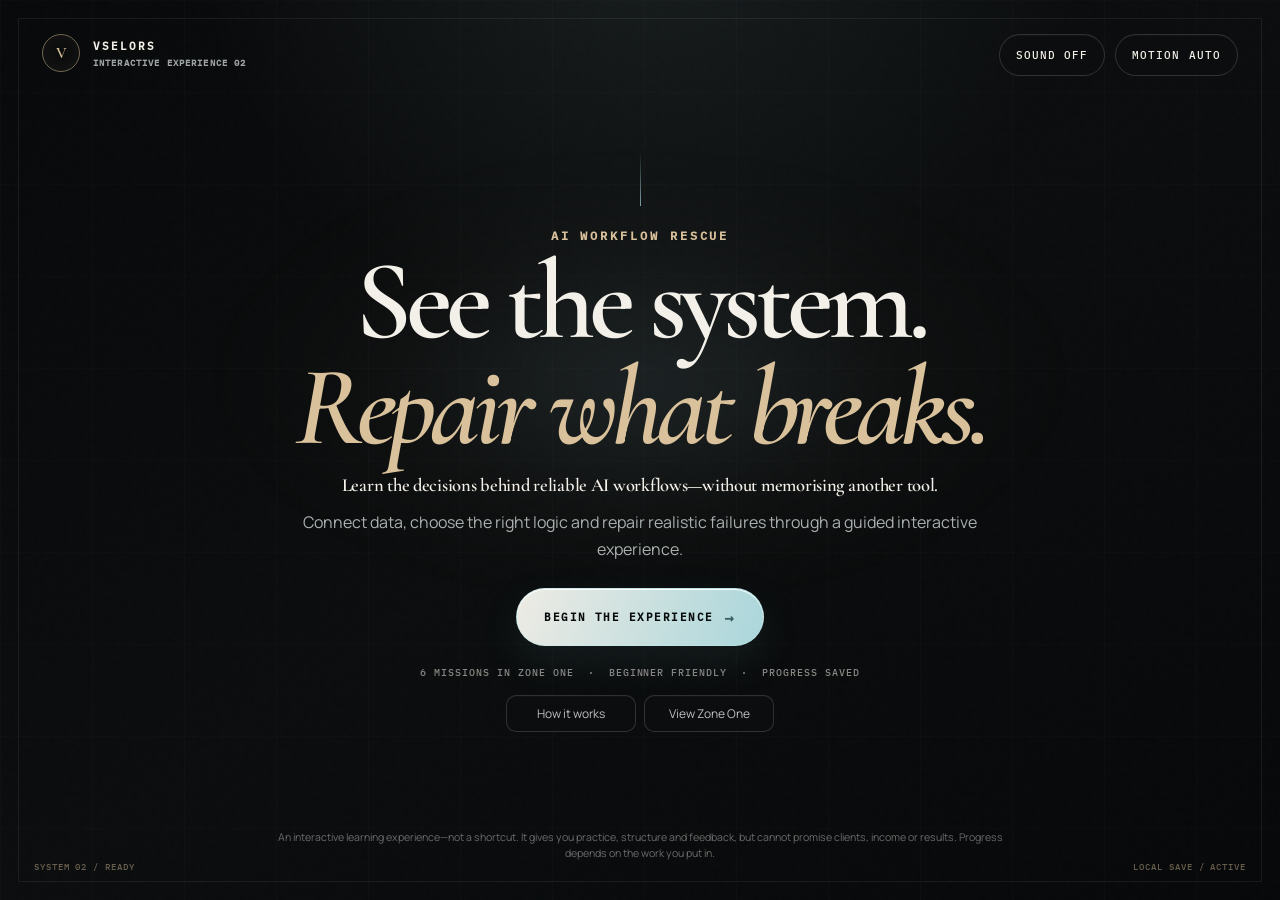
==== commit 9e3189a5: "Polish premium AI Workflow Rescue homepage copy" ====
--- a/ai-workflow-rescue/index.html
+++ b/ai-workflow-rescue/index.html
@@ -938,7 +938,7 @@
           <button class="enter-core" id="enter-core" type="button" aria-label="Enter AI Workflow Rescue">
             <span>Begin the experience<b>→</b></span>
           </button>
-          <div class="fact-line">24 missions &nbsp;·&nbsp; beginner friendly &nbsp;·&nbsp; progress saved</div>
+          <div class="fact-line">6 missions in Zone One &nbsp;·&nbsp; beginner friendly &nbsp;·&nbsp; progress saved</div>
           <div class="home-secondary">
             <button class="small-button" type="button" data-open-modal="how-modal">How it works</button>
             <button class="small-button" type="button" id="preview-zones">View Zone One</button>
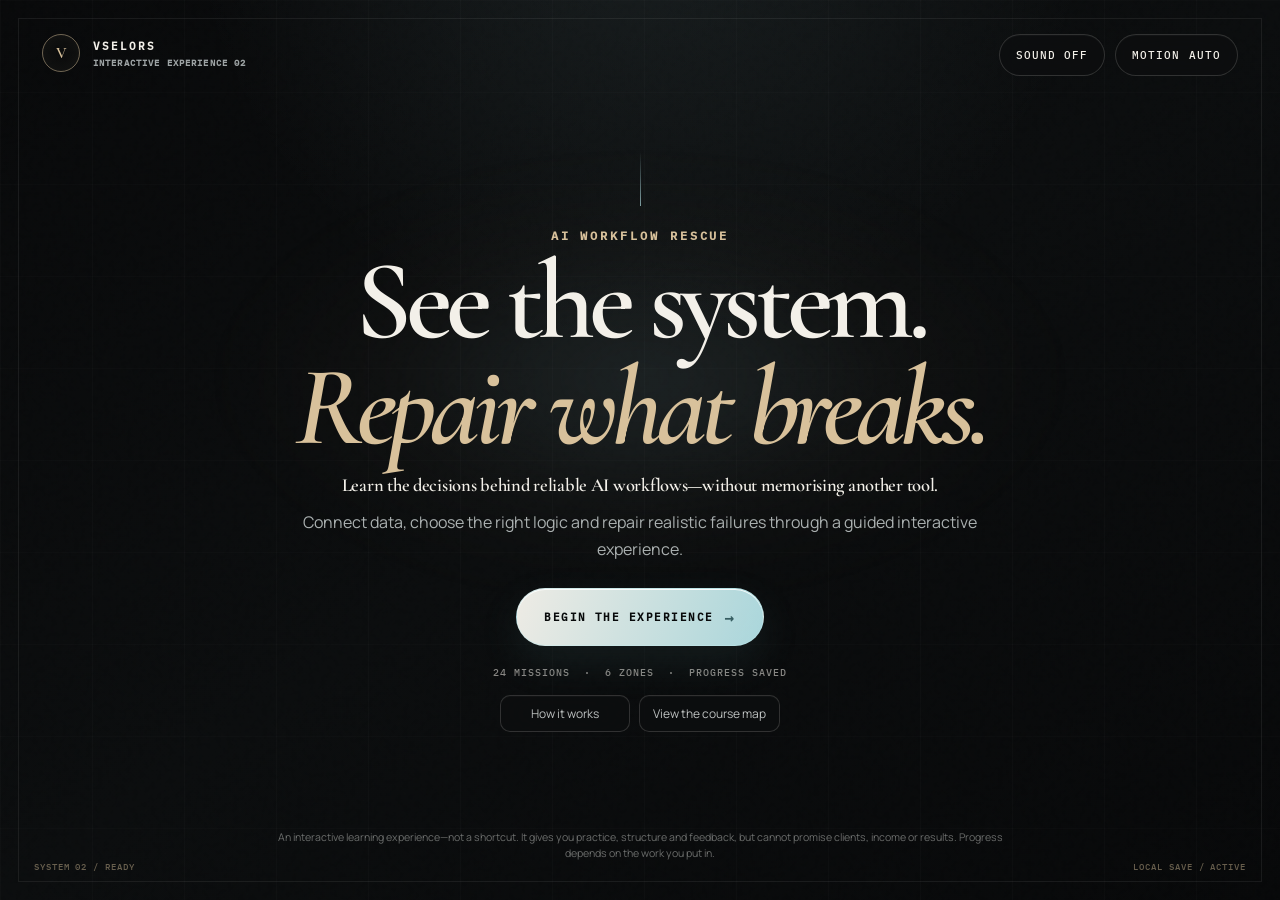
==== commit 0d41b905: "Restore the agreed 24-mission AI Workflow Rescue course" ====
--- a/ai-workflow-rescue/index.html
+++ b/ai-workflow-rescue/index.html
@@ -899,6 +899,152 @@
       .mission-node { padding: 1.15rem; grid-template-columns: 48px 1fr; column-gap: .75rem; }
       .mission-node strong { font-size: 1.55rem; }
     }
+
+    /* Six-zone course system */
+    #zone-screen {
+      --zone-accent: #b8e8ed;
+      --zone-soft: rgba(184,232,237,.08);
+      min-height: 100svh;
+      background:
+        radial-gradient(circle at 77% 19%, var(--zone-soft), transparent 31%),
+        linear-gradient(145deg, #070809, #0a0c0d 58%, #070809);
+    }
+    #zone-screen[data-zone="2"] { --zone-accent:#82d7c0; --zone-soft:rgba(130,215,192,.08); }
+    #zone-screen[data-zone="3"] { --zone-accent:#a8d7a2; --zone-soft:rgba(168,215,162,.08); }
+    #zone-screen[data-zone="4"] { --zone-accent:#c8b5e8; --zone-soft:rgba(200,181,232,.09); }
+    #zone-screen[data-zone="5"] { --zone-accent:#e0ad79; --zone-soft:rgba(224,173,121,.09); }
+    #zone-screen[data-zone="6"] { --zone-accent:#e5e2d9; --zone-soft:rgba(229,226,217,.09); }
+    #zone-screen .app-brand::before { background:var(--zone-accent); box-shadow:0 0 12px color-mix(in srgb,var(--zone-accent) 60%,transparent); }
+    #zone-screen .progress-ring { background:conic-gradient(var(--zone-accent) var(--progress,0%),rgba(255,255,255,.07) 0); }
+    #zone-screen .zone-heading .eyebrow { color:var(--zone-accent); }
+
+    .zone-rail {
+      width:min(1120px,calc(100% - 3rem));
+      margin:1rem auto 0;
+      display:grid;
+      grid-template-columns:repeat(6,1fr);
+      gap:.5rem;
+    }
+    .zone-tab {
+      min-height:58px;
+      padding:.65rem .75rem;
+      border:1px solid rgba(243,240,233,.09);
+      border-radius:12px;
+      background:rgba(12,14,15,.58);
+      color:#7f8585;
+      cursor:pointer;
+      text-align:left;
+      transition:.2s ease;
+    }
+    .zone-tab span { display:block; margin-bottom:.22rem; font:600 .55rem "Vselors Mono",monospace; letter-spacing:.1em; }
+    .zone-tab strong { display:block; overflow:hidden; text-overflow:ellipsis; white-space:nowrap; font-size:.7rem; font-weight:600; }
+    .zone-tab.active { color:var(--zone-accent); border-color:color-mix(in srgb,var(--zone-accent) 42%,transparent); background:var(--zone-soft); }
+    .zone-tab.complete { color:#d8cdb9; }
+    .zone-tab.locked { opacity:.32; cursor:not-allowed; }
+
+    .course-map .map-deck {
+      min-height:460px;
+      background:
+        linear-gradient(90deg,rgba(255,255,255,.022) 1px,transparent 1px),
+        linear-gradient(rgba(255,255,255,.018) 1px,transparent 1px),
+        linear-gradient(120deg,var(--zone-soft),transparent 35%),
+        rgba(12,14,15,.74);
+      background-size:64px 64px,64px 64px,auto,auto;
+    }
+    .course-map .map-deck::before { background:linear-gradient(transparent,color-mix(in srgb,var(--zone-accent) 18%,transparent),rgba(216,193,155,.14),transparent); }
+    .course-map .mission-node { --node-color:var(--zone-accent); }
+    .course-map .mission-node[data-slot="1"] { grid-column:1 / span 7; }
+    .course-map .mission-node[data-slot="2"] { grid-column:8 / span 5; }
+    .course-map .mission-node[data-slot="3"] { grid-column:1 / span 5; }
+    .course-map .mission-node[data-slot="4"] { grid-column:6 / span 7; }
+    .mission-format {
+      display:inline-flex;
+      align-items:center;
+      gap:.35rem;
+      margin-top:.8rem;
+      color:color-mix(in srgb,var(--node-color) 78%,#fff 22%);
+      font:500 .54rem "Vselors Mono",monospace;
+      letter-spacing:.08em;
+      text-transform:uppercase;
+    }
+    .mission-format::before { content:""; width:4px; height:4px; border-radius:50%; background:currentColor; }
+    #next-zone-gate { margin:1rem 0 0; }
+
+    .activity-title { margin:0 0 .85rem; color:#9aa1a1; font:500 .58rem "Vselors Mono",monospace; letter-spacing:.12em; text-transform:uppercase; }
+    .activity-note { margin:.75rem 0 0; color:#8f9696; font-size:.74rem; line-height:1.6; }
+    .reveal-board { position:relative; min-height:340px; padding:1rem; border:1px solid rgba(243,240,233,.1); border-radius:20px; background:rgba(8,10,11,.66); overflow:hidden; }
+    .creator-message { padding:1.4rem; border-left:2px solid var(--amber); background:rgba(216,193,155,.05); }
+    .creator-message blockquote { margin:.45rem 0 0; font:600 clamp(1.35rem,3vw,2.35rem)/1.2 "Vselors Serif",serif; color:#eeece6; }
+    .tool-cloud { position:absolute; inset:0; display:grid; grid-template-columns:repeat(3,1fr); gap:.65rem; padding:1rem; background:rgba(8,10,11,.96); transition:.35s ease; }
+    .tool-cloud.cleared { opacity:0; pointer-events:none; transform:scale(.985); }
+    .tool-card { min-height:84px; padding:.8rem; border:1px solid rgba(243,240,233,.13); border-radius:14px; background:rgba(18,21,22,.9); color:#deddd8; cursor:pointer; font:600 .7rem "Vselors Mono",monospace; }
+    .tool-card.removed { opacity:0; transform:scale(.8); pointer-events:none; }
+
+    .choice-grid { display:grid; grid-template-columns:repeat(2,1fr); gap:.8rem; }
+    .choice-card { min-height:120px; padding:1rem; border:1px solid rgba(243,240,233,.11); border-radius:16px; background:rgba(12,14,15,.7); color:#e7e5df; cursor:pointer; text-align:left; transition:.2s ease; }
+    .choice-card:hover { border-color:rgba(184,232,237,.4); transform:translateY(-2px); }
+    .choice-card.correct { border-color:#82d7c0; background:rgba(130,215,192,.07); }
+    .choice-card.wrong { border-color:#d98a81; background:rgba(217,138,129,.05); }
+    .choice-card strong { display:block; margin-bottom:.4rem; font-family:"Vselors Serif",serif; font-size:1.35rem; }
+    .consequence { min-height:62px; margin-top:1rem; padding:.9rem 1rem; border:1px solid rgba(243,240,233,.09); border-radius:14px; color:#9fa6a6; font-size:.76rem; line-height:1.55; }
+
+    .triage-layout { display:grid; grid-template-columns:1.2fr repeat(3,.9fr); gap:.75rem; }
+    .triage-tray,.triage-bay { min-height:250px; padding:.9rem; border:1px solid rgba(243,240,233,.1); border-radius:16px; background:rgba(10,12,13,.6); }
+    .triage-bay { cursor:pointer; }
+    .triage-bay h3,.triage-tray h3 { margin:0 0 .7rem; color:#9ba1a1; font:500 .56rem "Vselors Mono",monospace; letter-spacing:.1em; text-transform:uppercase; }
+    .mini-item { display:block; width:100%; margin:0 0 .55rem; padding:.72rem; border:1px solid rgba(243,240,233,.11); border-radius:10px; background:rgba(22,25,26,.86); color:#e0dfda; cursor:pointer; text-align:left; font-size:.7rem; line-height:1.4; }
+    .mini-item.selected { border-color:var(--ion); background:rgba(184,232,237,.07); }
+    .placed-item { margin:0 0 .5rem; padding:.62rem; border-radius:9px; background:rgba(255,255,255,.04); color:#b8bdbd; font-size:.66rem; line-height:1.4; }
+
+    .inspect-layout { display:grid; grid-template-columns:.9fr 1.1fr; gap:1rem; }
+    .inspect-list,.inspection-panel { padding:1rem; border:1px solid rgba(243,240,233,.1); border-radius:18px; background:rgba(9,11,12,.62); }
+    .inspect-node { display:block; width:100%; margin-bottom:.6rem; padding:.8rem; border:1px solid rgba(243,240,233,.1); border-radius:11px; background:rgba(18,21,22,.8); color:#d9d8d3; cursor:pointer; text-align:left; }
+    .inspect-node.alert { border-color:rgba(217,138,129,.38); }
+    .inspection-panel pre { white-space:pre-wrap; word-break:break-word; color:#aeb8b8; font:500 .68rem/1.65 "Vselors Mono",monospace; }
+
+    .scan-list { display:grid; gap:.65rem; }
+    .scan-row { display:grid; grid-template-columns:1fr repeat(3,auto); align-items:center; gap:.55rem; padding:.85rem; border:1px solid rgba(243,240,233,.1); border-radius:13px; background:rgba(12,14,15,.68); }
+    .scan-row p { margin:0; color:#d8d7d2; font-size:.74rem; line-height:1.5; }
+    .classify-button { padding:.55rem .65rem; border:1px solid rgba(243,240,233,.12); border-radius:9px; background:#111415; color:#aab0b0; cursor:pointer; font-size:.62rem; }
+    .classify-button.chosen { border-color:var(--ion); color:#e7f9fa; }
+    .scan-row.correct { border-color:rgba(130,215,192,.4); }
+
+    .control-lab { display:grid; grid-template-columns:1fr .8fr; gap:1rem; }
+    .control-panel,.metric-panel { padding:1rem; border:1px solid rgba(243,240,233,.1); border-radius:18px; background:rgba(9,11,12,.66); }
+    .control-row { margin-bottom:1rem; }
+    .control-row label { display:flex; justify-content:space-between; gap:1rem; margin-bottom:.5rem; color:#c9c9c5; font-size:.72rem; }
+    .control-row input[type="range"] { width:100%; accent-color:var(--ion); }
+    .metric-number { margin:.3rem 0; font:600 clamp(2.4rem,6vw,5rem)/1 "Vselors Serif",serif; color:var(--amber); }
+    .metric-panel p { color:#949b9b; font-size:.72rem; line-height:1.55; }
+
+    .toggle-list { display:grid; gap:.6rem; }
+    .toggle-card { display:flex; align-items:center; justify-content:space-between; gap:1rem; width:100%; padding:.85rem 1rem; border:1px solid rgba(243,240,233,.1); border-radius:13px; background:rgba(12,14,15,.7); color:#d8d7d2; cursor:pointer; text-align:left; }
+    .toggle-card::after { content:"KEEP"; color:#8f9696; font:500 .54rem "Vselors Mono",monospace; }
+    .toggle-card.selected { opacity:.56; border-color:rgba(217,138,129,.34); }
+    .toggle-card.selected::after { content:"REMOVE"; color:#d98a81; }
+
+    .result-strip { display:grid; grid-template-columns:repeat(4,1fr); gap:.65rem; margin-top:1rem; }
+    .result-card { padding:.8rem; border:1px solid rgba(243,240,233,.1); border-radius:12px; background:rgba(255,255,255,.025); }
+    .result-card span { display:block; margin-bottom:.3rem; color:#8e9595; font:500 .54rem "Vselors Mono",monospace; }
+    .result-card strong { font-family:"Vselors Serif",serif; font-size:1.3rem; }
+
+    @media (max-width:860px) {
+      .zone-rail { width:calc(100% - 2rem); display:flex; overflow-x:auto; padding-bottom:.3rem; }
+      .zone-tab { flex:0 0 130px; }
+      .course-map .map-deck { min-height:0; }
+      .course-map .mission-node[data-slot] { grid-column:1/-1; }
+      .triage-layout { grid-template-columns:1fr; }
+      .triage-tray,.triage-bay { min-height:120px; }
+      .inspect-layout,.control-lab { grid-template-columns:1fr; }
+      .result-strip { grid-template-columns:repeat(2,1fr); }
+    }
+    @media (max-width:520px) {
+      .tool-cloud { grid-template-columns:repeat(2,1fr); }
+      .choice-grid { grid-template-columns:1fr; }
+      .scan-row { grid-template-columns:1fr 1fr; }
+      .scan-row p { grid-column:1/-1; }
+      .result-strip { grid-template-columns:1fr; }
+    }
   </style>
 </head>
 <body>
@@ -938,10 +1084,10 @@
           <button class="enter-core" id="enter-core" type="button" aria-label="Enter AI Workflow Rescue">
             <span>Begin the experience<b>→</b></span>
           </button>
-          <div class="fact-line">6 missions in Zone One &nbsp;·&nbsp; beginner friendly &nbsp;·&nbsp; progress saved</div>
+          <div class="fact-line">24 missions &nbsp;·&nbsp; 6 zones &nbsp;·&nbsp; progress saved</div>
           <div class="home-secondary">
             <button class="small-button" type="button" data-open-modal="how-modal">How it works</button>
-            <button class="small-button" type="button" id="preview-zones">View Zone One</button>
+            <button class="small-button" type="button" id="preview-zones">View the course map</button>
           </div>
         </div>
       </div>
@@ -967,7 +1113,7 @@
           <div class="intro-status mono" id="intro-status">Calibrating workflow map…</div>
           <div class="voice-slot" id="voice-slot">
             <span class="voice-label mono">INTRO VOICEOVER SLOT — AUDIO WILL BE ADDED LATER</span>
-            <p class="voice-copy" id="voice-copy">Every reliable workflow starts with one clear signal.</p>
+            <p class="voice-copy" id="voice-copy">A useful workflow starts with a real problem—not a fashionable tool.</p>
           </div>
           <div class="intro-progress" aria-hidden="true"><span></span></div>
           <div class="intro-actions">
@@ -979,7 +1125,7 @@
       </div>
     </section>
 
-    <section id="zone1-screen" class="screen" aria-labelledby="zone1-title">
+    <section id="zone-screen" class="screen" aria-labelledby="zone-title" data-zone="1">
       <div class="zone-shell">
         <header class="app-header">
           <button class="ghost-button" type="button" id="zone-home">← Home</button>
@@ -988,77 +1134,30 @@
             <button class="utility-button sound-toggle" type="button" aria-pressed="false">Sound off</button>
             <button class="utility-button motion-toggle" type="button" aria-pressed="false">Motion auto</button>
             <div class="progress-cluster">
-              <div class="progress-copy"><strong>Zone progress</strong><span id="progress-label">0 of 6 complete</span></div>
+              <div class="progress-copy"><strong>Course progress</strong><span id="progress-label">0 of 24 complete</span></div>
               <div class="progress-ring" id="progress-ring" style="--progress:0%"><span id="progress-percent">0%</span></div>
             </div>
           </div>
         </header>
 
+        <nav class="zone-rail" id="zone-rail" aria-label="Course zones"></nav>
+
         <div class="zone-heading">
           <div>
-            <div class="eyebrow mono">ZONE 01 / THE FOUNDATION</div>
-            <h2 id="zone1-title">A clear route through the logic.</h2>
-            <p>Six focused missions teach how a workflow begins, moves information and protects itself. Complete one mission to reveal the next.</p>
+            <div class="eyebrow mono" id="zone-kicker">ZONE 01 / CHOOSE THE RIGHT PROBLEM</div>
+            <h2 id="zone-title">Start with the need.</h2>
+            <p id="zone-description">Clear away tool noise, choose the right kind of help and shape one useful first workflow.</p>
           </div>
-          <div class="zone-badge mono">6 missions · approx. 25 min</div>
+          <div class="zone-badge mono" id="zone-badge">4 missions · approx. 20 min</div>
         </div>
 
-        <div class="map-viewport" aria-label="Zone 1 mission map">
-          <div class="map-deck">
-            <svg class="map-path" viewBox="0 0 1000 600" preserveAspectRatio="none" aria-hidden="true">
-              <path id="path-1" d="M115,435 C210,365 210,250 300,220" />
-              <path id="path-2" d="M300,220 C390,160 430,330 510,338" />
-              <path id="path-3" d="M510,338 C610,410 630,205 710,170" />
-              <path id="path-4" d="M710,170 C760,250 755,390 825,430" />
-              <path id="path-5" d="M825,430 C875,360 890,270 910,235" />
-            </svg>
-
-            <button class="mission-node" data-mission="1" style="--x:11.5%;--y:72.5%;--mobile-index:0" type="button">
-              <span class="node-index mono">01</span><span class="node-state">◆</span><strong>The First Signal</strong><small>Find the event that truly starts the workflow.</small>
-            </button>
-            <button class="mission-node locked" data-mission="2" style="--x:30%;--y:36.5%;--mobile-index:1" type="button">
-              <span class="node-index mono">02</span><span class="node-state">◇</span><strong>Data Relay</strong><small>Connect the right information to the right place.</small>
-            </button>
-            <button class="mission-node locked" data-mission="3" style="--x:51%;--y:56%;--mobile-index:2" type="button">
-              <span class="node-index mono">03</span><span class="node-state">◇</span><strong>AI or Rule?</strong><small>Know when judgment helps—and when it creates risk.</small>
-            </button>
-            <button class="mission-node locked" data-mission="4" style="--x:71%;--y:28%;--mobile-index:3" type="button">
-              <span class="node-index mono">04</span><span class="node-state">◇</span><strong>Missing Payload</strong><small>Repair a flow before bad data escapes.</small>
-            </button>
-            <button class="mission-node locked" data-mission="5" style="--x:82.5%;--y:71.5%;--mobile-index:4" type="button">
-              <span class="node-index mono">05</span><span class="node-state">◇</span><strong>Echo Lock</strong><small>Stop one event from creating two results.</small>
-            </button>
-            <button class="mission-node locked" data-mission="6" style="--x:91%;--y:39%;--mobile-index:5" type="button">
-              <span class="node-index mono">06</span><span class="node-state">◇</span><strong>Live Rescue</strong><small>Build and test the complete beginner workflow.</small>
-            </button>
-          </div>
-
-          <button class="zone2-gate locked" id="zone2-gate" type="button">
-            <span class="mono" id="zone2-state">LOCKED · COMPLETE ZONE 01</span>
-            <strong>Zone 02 — The Faultline</strong>
-            <p>Failures, retries and recovery paths.</p>
+        <div class="map-viewport course-map" id="course-map" aria-label="Current zone mission map">
+          <div class="map-deck" id="map-deck"></div>
+          <button class="zone2-gate locked" id="next-zone-gate" type="button">
+            <span class="mono" id="next-zone-state">LOCKED · COMPLETE THIS ZONE</span>
+            <strong id="next-zone-title">Zone 02 — Understand workflow logic</strong>
+            <p id="next-zone-copy">Map information, filters, lists and storage.</p>
           </button>
-        </div>
-      </div>
-    </section>
-
-    <section id="zone2-screen" class="screen" aria-labelledby="zone2-title">
-      <header class="app-header">
-        <button class="ghost-button" type="button" id="back-zone1">← Zone 1</button>
-        <div class="app-brand" style="--ion:var(--amber)">AI WORKFLOW RESCUE</div>
-        <div class="header-actions"><button class="utility-button sound-toggle" type="button" aria-pressed="false">Sound off</button><button class="utility-button motion-toggle" type="button" aria-pressed="false">Motion auto</button></div>
-      </header>
-      <div class="faultline-field">
-        <div class="fault-grid" aria-hidden="true"></div>
-        <div class="crystal" style="left:12%;top:20%;--z:40px;--r:-12deg" aria-hidden="true"></div>
-        <div class="crystal" style="right:10%;bottom:14%;--z:80px;--r:18deg;animation-delay:-2s" aria-hidden="true"></div>
-        <div class="crystal" style="right:22%;top:9%;--z:10px;--r:7deg;animation-delay:-4s" aria-hidden="true"></div>
-        <div class="zone2-copy">
-          <div class="eyebrow mono">ZONE 02 / MAP UNLOCKED</div>
-          <h2 id="zone2-title">The Faultline</h2>
-          <p>This zone will train error paths, retries, timeouts and recovery. Its map uses a different fractured visual system so every zone feels like a new environment—not a reskinned level list.</p>
-          <div class="core-line" style="border-color:var(--amber)">Zone 1 taught you how a workflow should move. Zone 2 will teach you what to do when it does not.</div>
-          <button class="ghost-button" type="button" id="zone2-return">Return to completed map</button>
         </div>
       </div>
     </section>
@@ -1086,11 +1185,11 @@
 
   <div class="modal-backdrop" id="zone-complete-modal" role="dialog" aria-modal="true" aria-labelledby="zone-complete-title">
     <div class="modal-card zone-complete-card">
-      <div class="eyebrow mono">ZONE 01 STABLE</div>
-      <h2 id="zone-complete-title">Foundation restored.</h2>
-      <p>You can now identify triggers, map data, separate AI judgment from fixed rules, protect missing fields and stop duplicate runs.</p>
-      <p class="core-line" style="border-color:var(--amber)">You did not memorise a tool. You learned the logic underneath the tools.</p>
-      <div class="modal-actions"><button class="primary-button" type="button" id="enter-zone2">Enter Zone 2 map</button><button class="ghost-button" type="button" id="stay-zone1">Stay in Zone 1</button></div>
+      <div class="eyebrow mono" id="zone-complete-kicker">ZONE 01 COMPLETE</div>
+      <h2 id="zone-complete-title">Problem chosen.</h2>
+      <p id="zone-complete-copy">You can now define a useful workflow before choosing the software.</p>
+      <p class="core-line" id="zone-outcome-line" style="border-color:var(--amber)">Unlocked: Workflow Brief</p>
+      <div class="modal-actions"><button class="primary-button" type="button" id="enter-next-zone">Enter the next zone</button><button class="ghost-button" type="button" id="stay-current-zone">Stay on this map</button></div>
     </div>
   </div>
 
@@ -1110,7 +1209,7 @@
   <div class="page-transition" id="page-transition" aria-hidden="true"><div class="door left"></div><div class="door right"></div><div class="transition-copy" id="transition-copy">Opening Zone 01</div></div>
   <div class="toast" id="toast" role="status" aria-live="polite"></div>
 
-  <script>
+  <script type="text/plain" id="legacy-six-mission-engine">
     (() => {
       'use strict';
 
@@ -1664,5 +1763,348 @@
       syncSettings(); renderMap();
     })();
   </script>
+  <script>
+    (() => {
+      'use strict';
+
+      const CONFIG = {
+        introVoice: '',
+        storageKey: 'vselors-ai-workflow-rescue-v2'
+      };
+
+      const zones = {
+        1: {
+          title: 'Choose the right problem',
+          heading: 'Start with the need.',
+          description: 'Clear away tool noise, choose the right kind of help and shape one useful first workflow.',
+          next: 'Understand workflow logic',
+          nextCopy: 'Map information, filters, lists and storage.',
+          completeTitle: 'Problem chosen.',
+          completeCopy: 'You can now define a useful workflow before choosing the software.',
+          outcome: 'Unlocked: Workflow Brief — When ___ happens, use ___ to perform ___ and deliver ___ for review or action.'
+        },
+        2: {
+          title: 'Understand workflow logic',
+          heading: 'Make the flow visible.',
+          description: 'Map information, control routes, process lists and decide what the workflow must remember.',
+          next: 'Connect systems safely',
+          nextCopy: 'Credentials, webhooks, APIs and your first complete creator flow.',
+          completeTitle: 'Logic mapped.',
+          completeCopy: 'You can now see how information moves and where workflow decisions happen.',
+          outcome: 'Unlocked: Flow and Data Map'
+        },
+        3: {
+          title: 'Connect systems safely',
+          heading: 'Connect without exposing.',
+          description: 'Handle credentials, live signals and app responses before assembling a complete beginner workflow.',
+          next: 'Control AI output',
+          nextCopy: 'Brief the AI, shape its output and protect quality.',
+          completeTitle: 'Systems connected.',
+          completeCopy: 'You can build and test one simple tool-neutral workflow across connected apps.',
+          outcome: 'Unlocked: First Creator Flow'
+        },
+        4: {
+          title: 'Control AI output',
+          heading: 'Keep AI inside the lines.',
+          description: 'Give AI a complete brief, validate its structure, catch inventions and place human review correctly.',
+          next: 'Rescue broken workflows',
+          nextCopy: 'Investigate failures, build escape routes and control retries.',
+          completeTitle: 'Quality gate active.',
+          completeCopy: 'You can now control what AI receives, produces and is allowed to do next.',
+          outcome: 'Unlocked: AI Quality Gate'
+        },
+        5: {
+          title: 'Rescue broken workflows',
+          heading: 'Find the first break.',
+          description: 'Trace missing values, prevent silent failures, control request storms and stop duplicate actions.',
+          next: 'Release responsibly',
+          nextCopy: 'Privacy, cost, stress testing and the final rescue.',
+          completeTitle: 'Rescue route built.',
+          completeCopy: 'You can now diagnose failures and design a safe response before they reach customers.',
+          outcome: 'Unlocked: Error Rescue Plan'
+        },
+        6: {
+          title: 'Release responsibly',
+          heading: 'Ship with control.',
+          description: 'Reduce exposed data, control cost, test difficult cases and combine every major skill in a final rescue.',
+          next: 'Course complete',
+          nextCopy: 'Review your final rescue score.',
+          completeTitle: 'Rescue complete.',
+          completeCopy: 'You built a controlled creator workflow that can survive real inputs, failures and review.',
+          outcome: 'Final score: Judgment · Flow Logic · Reliability · Safety'
+        }
+      };
+
+      const missions = {
+        1: { title:'The Tool Avalanche', format:'Declutter and reveal', question:false, subtitle:'A creator is buried under tool names while one repeated problem remains hidden.', brief:'Remove the distracting tools until the creator’s actual need is visible.', core:'Core rule: Start with the repeated problem, not the software.', completion:'You uncovered the repeated task, useful result and human-review boundary.' },
+        2: { title:'Automation Triage', format:'Decision workstations', question:true, subtitle:'One workflow contains predictable work, language work and sensitive judgment.', brief:'Which worker should handle each part?', core:'Core rule: Predictable task → rules. Language or interpretation → AI assistance. Sensitive judgment → human.', completion:'Every task now has the right kind of worker.' },
+        3: { title:'The Smallest Win', format:'Workflow scope cutter', question:true, subtitle:'A creator’s first idea has expanded into a seventeen-node autonomous agent.', brief:'What is the smallest useful result this creator needs today?', core:'Core rule: The first workflow should be useful, testable and controlled.', completion:'You cut an oversized idea down to one realistic result.' },
+        4: { title:'Workflow X-Ray', format:'Visual construction puzzle', question:false, subtitle:'Technical words are hiding a simple four-part workflow pattern.', brief:'Arrange the creator’s workflow from start to reviewed result.', core:'Core rule: A workflow is Start → Information → Work → Result.', completion:'You built a reusable workflow pattern without depending on technical jargon.' },
+        5: { title:'Map the Data', format:'Cable-mapping board', question:false, subtitle:'Correct information is arriving, but it is landing in the wrong destination fields.', brief:'Connect each incoming value to the field that actually needs it.', core:'Core rule: Map each value by meaning, not by position.', completion:'The title, transcript, platform, review status and notification now land correctly.' },
+        6: { title:'The Gatekeeper', format:'Conditional route simulator', question:true, subtitle:'Drafts with missing or inconsistent status values are slipping through the route.', brief:'Which drafts are allowed to continue?', core:'Core rule: Filters must handle approved, rejected, missing and mismatched values on purpose.', completion:'Only truly approved drafts can continue.' },
+        7: { title:'Split the Bundle', format:'Conveyor split-and-rebuild', question:false, subtitle:'Five content ideas arrive inside one bundle, but each one needs separate work.', brief:'Split the bundle, process each idea and rebuild one review document.', core:'Core rule: Split a list before processing each item; combine it only after the individual work is finished.', completion:'You used loop logic without needing to memorise the technical names.' },
+        8: { title:'Where Does It Live?', format:'Storage placement activity', question:true, subtitle:'The workflow is saving temporary noise and forgetting information it needs tomorrow.', brief:'Will the workflow need this information tomorrow?', core:'Core rule: Separate run-only data, saved data and protected secrets.', completion:'Every piece of information now has a safe lifespan and location.' },
+        9: { title:'The Credential Vault', format:'Risk detection and secure storage', question:true, subtitle:'A creator’s private key is travelling through the workflow as ordinary text.', brief:'Which connection is exposing the creator’s private key?', core:'Core rule: A workflow may use a secret. It should never display, export or send it as ordinary information.', completion:'The exposed key has been moved into protected credential storage.' },
+        10:{ title:'Webhook Alarm', format:'Live signal investigation', question:false, subtitle:'The test signal arrives, but real creator submissions never start the workflow.', brief:'Trace the live route and repair the missing production signal.', core:'Core rule: A successful test does not prove the live trigger is published and connected.', completion:'The production signal now reaches the active workflow.' },
+        11:{ title:'The API Messenger', format:'Request-and-response inspection', question:false, subtitle:'One app rejects the workflow request because a required piece of information is absent.', brief:'Inspect the request, find the missing field and send it again.', core:'Core rule: Read the request and response before guessing why an app rejected the call.', completion:'The required content ID is present and the request succeeds.' },
+        12:{ title:'First Creator Flow', format:'Guided workflow construction', question:false, subtitle:'It is time to assemble and test a complete tool-neutral creator workflow.', brief:'Build the four-step flow, then run complete, missing and unsupported submissions.', core:'Core rule: A workflow is not ready until normal and difficult inputs have both been tested.', completion:'Your first creator flow now handles three realistic submissions.' },
+        13:{ title:'Give AI the Brief', format:'Prompt-block construction', question:false, subtitle:'The AI is producing weak drafts because its instruction is missing important boundaries.', brief:'Build the complete brief from source, task, rules and output format.', core:'Core rule: Controlled AI needs a source, task, boundaries and output shape.', completion:'The AI now has enough context to create useful, checkable drafts.' },
+        14:{ title:'Shape the Output', format:'Broken-data surgery', question:false, subtitle:'The AI result changes shape between runs and breaks the next step.', brief:'Repair the five output defects before the data continues.', core:'Core rule: Smaller, clearer output structures are easier to validate.', completion:'The output is clean, complete and predictable enough for the next step.' },
+        15:{ title:'Hallucination Detector', format:'Evidence-scanning investigation', question:true, subtitle:'A polished draft contains claims that may not exist in the original transcript.', brief:'Which parts of this draft cannot be proved by the original transcript?', core:'Core rule: Separate supported facts, reasonable rewrites and unsupported inventions.', completion:'Every claim has been checked against its source.' },
+        16:{ title:'Brand Drift', format:'Human-approval switchboard', question:true, subtitle:'Some actions are safe to continue; others could damage trust if no human sees them.', brief:'Can this safely continue without the creator seeing it?', core:'Core rule: Human review belongs before sensitive, public or promise-making actions.', completion:'The human checkpoint now protects the decisions that carry real risk.' },
+        17:{ title:'The Missing Field', format:'Execution-log investigation', question:false, subtitle:'The AI step is showing a loud error, but the true failure happened earlier.', brief:'Open each step’s input and output. Find the first broken step.', core:'Core rule: Find the first broken step, not the loudest error at the end.', completion:'You traced the empty transcript to the point where it first disappeared.' },
+        18:{ title:'Build the Escape Route', format:'Error-path construction', question:false, subtitle:'A failed action currently disappears without evidence, recovery or warning.', brief:'Build the route that preserves the failure and stops unsafe later actions.', core:'Core rule: Save the error, keep the failed item, notify the owner and stop unsafe actions.', completion:'The workflow can now fail visibly and recoverably.' },
+        19:{ title:'Rate-Limit Storm', format:'Traffic-control simulator', question:true, subtitle:'One hundred items are flooding the connected app with requests.', brief:'How do you move 100 items without flooding the connected app?', core:'Core rule: Use small batches, deliberate delay and limited retries.', completion:'The request storm is now moving at a safe, controlled rate.' },
+        20:{ title:'Duplicate Disaster', format:'Root-cause repair', question:false, subtitle:'Retries caused the same approved post to publish three times.', brief:'Install the protections that make repeated events harmless.', core:'Core rule: Check a unique ID and completion status before acting, then record success.', completion:'The same content can no longer create the same result twice.' },
+        21:{ title:'Privacy Sweep', format:'Sensitive-data heatmap', question:true, subtitle:'The workflow is carrying far more private information than the result requires.', brief:'What information does this workflow truly need?', core:'Core rule: Move the minimum information required for the task.', completion:'Passwords, keys and unnecessary personal data have been removed from the flow.' },
+        22:{ title:'The Cost Leak', format:'Live cost simulator', question:false, subtitle:'Repeated calls, long inputs and bad ordering are quietly consuming credits.', brief:'Reduce cost without destroying the quality of the result.', core:'Core rule: Filter early, shorten inputs and group repeated work before calling AI.', completion:'The workflow now reaches the same useful result with less waste.' },
+        23:{ title:'Stress Test', format:'Multi-case testing laboratory', question:false, subtitle:'The happy path works, but unusual inputs have never been tested.', brief:'Run five difficult cases and confirm the workflow stops, retries or asks for help safely.', core:'Core rule: Test missing, long, malformed and disconnected cases before release.', completion:'The workflow has survived the important edge cases.' },
+        24:{ title:'The Final Rescue', format:'Blank-canvas capstone', question:false, subtitle:'Build and rescue a complete creator workflow using every major skill.', brief:'Construct the final flow and install all six safety requirements.', core:'Core rule: A responsible workflow combines judgment, flow logic, reliability and safety.', completion:'You completed the final rescue with control at every critical point.' }
+      };
+
+      const defaultState = {
+        completed: [], sound: false,
+        reduceMotion: window.matchMedia('(prefers-reduced-motion: reduce)').matches,
+        introSeen: false, currentZone: 1
+      };
+      let state = loadState();
+      let currentMission = 1;
+      let lastCompletedMission = 1;
+      let currentZone = Number(state.currentZone) || 1;
+      let audioContext = null;
+      let introTimers = [];
+
+      function $(selector, root=document) { return root.querySelector(selector); }
+      function $$(selector, root=document) { return [...root.querySelectorAll(selector)]; }
+      function zoneForMission(id) { return Math.ceil(id / 4); }
+      function zoneMissionIds(zone) { return [zone*4-3, zone*4-2, zone*4-1, zone*4]; }
+      function zoneUnlocked(zone) { return zone === 1 || state.completed.includes((zone-1)*4); }
+      function zoneComplete(zone) { return zoneMissionIds(zone).every(id => state.completed.includes(id)); }
+
+      function loadState() {
+        try {
+          const saved = JSON.parse(localStorage.getItem(CONFIG.storageKey));
+          return { ...defaultState, ...(saved || {}), completed:Array.isArray(saved?.completed) ? saved.completed.filter(id => id>=1 && id<=24) : [] };
+        } catch { return { ...defaultState }; }
+      }
+      function saveState() { state.currentZone=currentZone; localStorage.setItem(CONFIG.storageKey,JSON.stringify(state)); }
+
+      function showToast(message) {
+        const toast=$('#toast'); toast.textContent=message; toast.classList.add('show');
+        clearTimeout(showToast.timer); showToast.timer=setTimeout(()=>toast.classList.remove('show'),2200);
+      }
+      function tone(type='tap') {
+        if (!state.sound) return;
+        try {
+          audioContext ||= new (window.AudioContext||window.webkitAudioContext)();
+          const osc=audioContext.createOscillator(), gain=audioContext.createGain();
+          const values={tap:[330,.04,.03],success:[620,.12,.07],error:[150,.08,.04],transition:[210,.2,.05]}[type]||[330,.04,.03];
+          osc.type=type==='success'?'sine':'triangle'; osc.frequency.setValueAtTime(values[0],audioContext.currentTime);
+          if(type==='success') osc.frequency.exponentialRampToValueAtTime(920,audioContext.currentTime+values[1]);
+          gain.gain.setValueAtTime(values[2],audioContext.currentTime); gain.gain.exponentialRampToValueAtTime(.0001,audioContext.currentTime+values[1]);
+          osc.connect(gain).connect(audioContext.destination); osc.start(); osc.stop(audioContext.currentTime+values[1]);
+        } catch {}
+      }
+      function syncSettings() {
+        document.body.classList.toggle('reduce-motion',state.reduceMotion);
+        $$('.sound-toggle').forEach(button=>{button.textContent=state.sound?'Sound on':'Sound off';button.setAttribute('aria-pressed',String(state.sound));});
+        $$('.motion-toggle').forEach(button=>{button.textContent=state.reduceMotion?'Motion reduced':'Motion auto';button.setAttribute('aria-pressed',String(state.reduceMotion));});
+      }
+      function setScreen(id) {
+        $$('.screen').forEach(screen=>{const active=screen.id===id;screen.classList.toggle('active',active);screen.setAttribute('aria-hidden',String(!active));});
+        window.scrollTo(0,0);
+      }
+      function pageTransition(targetId,label='Opening zone') {
+        const overlay=$('#page-transition'); $('#transition-copy').textContent=label; overlay.classList.remove('active'); void overlay.offsetWidth; overlay.classList.add('active'); tone('transition');
+        setTimeout(()=>setScreen(targetId),state.reduceMotion?10:540); setTimeout(()=>overlay.classList.remove('active'),state.reduceMotion?30:1270);
+      }
+      function startIntro() {
+        setScreen('intro-screen'); state.introSeen=true; saveState(); introTimers.forEach(clearTimeout); introTimers=[];
+        const status=$('#intro-status'),button=$('#continue-zone'); button.disabled=true;
+        const voice=$('#intro-voice'); if(CONFIG.introVoice){voice.src=CONFIG.introVoice;voice.volume=.9;voice.play().catch(()=>{});$('.voice-label').textContent='OPERATOR BRIEFING';}
+        [[700,'Reading 24-mission architecture…'],[1700,'Building six zone maps…'],[2850,'Operator link stable.'],[3900,'Zone 01 ready.']].forEach(([time,text])=>introTimers.push(setTimeout(()=>{status.textContent=text;tone('tap');},state.reduceMotion?10:time)));
+        introTimers.push(setTimeout(()=>{button.disabled=false;button.focus();},state.reduceMotion?20:4100));
+      }
+
+      function renderZoneRail() {
+        $('#zone-rail').innerHTML=Object.entries(zones).map(([id,zone])=>{
+          const n=Number(id), unlocked=zoneUnlocked(n), complete=zoneComplete(n);
+          return `<button class="zone-tab ${n===currentZone?'active':''} ${complete?'complete':''} ${!unlocked?'locked':''}" data-zone-target="${n}" type="button" aria-disabled="${!unlocked}"><span>${complete?'✓':!unlocked?'LOCKED':String(n).padStart(2,'0')}</span><strong>${zone.title}</strong></button>`;
+        }).join('');
+      }
+
+      function renderMap() {
+        if(!zoneUnlocked(currentZone)) currentZone=1;
+        const zone=zones[currentZone], count=state.completed.length, percent=Math.round(count/24*100);
+        state.currentZone=currentZone; saveState();
+        $('#zone-screen').dataset.zone=String(currentZone);
+        $('#progress-label').textContent=`${count} of 24 complete`; $('#progress-percent').textContent=`${percent}%`; $('#progress-ring').style.setProperty('--progress',`${percent}%`);
+        $('#zone-kicker').textContent=`ZONE ${String(currentZone).padStart(2,'0')} / ${zone.title.toUpperCase()}`; $('#zone-title').textContent=zone.heading; $('#zone-description').textContent=zone.description; $('#zone-badge').textContent='4 missions · approx. 20 min';
+        renderZoneRail();
+        $('#map-deck').innerHTML=zoneMissionIds(currentZone).map((id,index)=>{
+          const mission=missions[id], complete=state.completed.includes(id), unlocked=id===1||state.completed.includes(id-1);
+          return `<button class="mission-node ${complete?'completed':''} ${!unlocked?'locked':''}" data-mission="${id}" data-slot="${index+1}" type="button" aria-disabled="${!unlocked}"><span class="node-index mono">${String(id).padStart(2,'0')}</span><span class="node-state">${complete?'✓':unlocked?'◆':'◇'}</span><strong>${mission.title}</strong><small>${mission.brief}</small><em class="mission-format">${mission.format}</em></button>`;
+        }).join('');
+        const gate=$('#next-zone-gate'), complete=zoneComplete(currentZone);
+        gate.classList.toggle('locked',!complete);
+        if(currentZone<6){$('#next-zone-state').textContent=complete?'UNLOCKED · ENTER NEXT ZONE':'LOCKED · COMPLETE THIS ZONE';$('#next-zone-title').textContent=`Zone ${String(currentZone+1).padStart(2,'0')} — ${zone.next}`;$('#next-zone-copy').textContent=zone.nextCopy;}
+        else{$('#next-zone-state').textContent=complete?'FINAL RESCUE COMPLETE':'LOCKED · COMPLETE THIS ZONE';$('#next-zone-title').textContent='Final course record';$('#next-zone-copy').textContent=complete?'Review your rescue outcome.':'Complete all four final missions.';}
+      }
+      function openZone(zone) { if(!zoneUnlocked(zone)){showToast('Complete the previous zone first.');tone('error');return;} currentZone=zone;renderMap();pageTransition('zone-screen',`Opening Zone ${String(zone).padStart(2,'0')}`); }
+
+      function missionTemplate(mission,workspace) {
+        return `<div class="mission-brief"><div><div class="eyebrow mono">${mission.question?'DECISION REQUIRED':'SYSTEM PROBLEM DETECTED'}</div><h2 id="mission-title">${mission.title}</h2><p>${mission.subtitle}</p></div><div class="brief-card"><span class="mono">YOUR TASK · ${mission.format}</span><p>${mission.brief}</p></div></div><div class="mission-workspace">${workspace}<div class="mission-hint" id="mission-hint" role="status" aria-live="polite"></div></div><div class="mission-footer"><p>No lives. No timer. Every wrong move shows a real consequence.</p><button class="primary-button" id="finish-mission" type="button" disabled>Stabilise mission</button></div>`;
+      }
+      function setHint(text,kind='hint') { const hint=$('#mission-hint'); if(!hint)return; hint.textContent=text; hint.style.color=kind==='good'?'var(--success)':kind==='error'?'var(--danger)':'var(--amber)'; tone(kind==='good'?'success':kind==='error'?'error':'tap'); }
+      function enableFinish(message='Workflow stable. Lock in what you learned.') { const button=$('#finish-mission'); if(button)button.disabled=false; setHint(message,'good'); }
+      function wireFinish() { $('#finish-mission').addEventListener('click',()=>completeMission(currentMission)); }
+
+      function renderSequence(root,mission,steps,order,lead='') {
+        const chosen=[];
+        root.innerHTML=missionTemplate(mission,`${lead}<div class="sequence-track" id="sequence-track"><span class="muted">Build the sequence here.</span></div><div class="sequence-palette">${order.map(id=>`<button class="sequence-card" data-step="${id}" type="button">${steps.find(step=>step[0]===id)[1]}</button>`).join('')}</div><div class="sequence-tools"><button class="small-button" id="undo-step" type="button">Undo last</button><button class="small-button" id="clear-steps" type="button">Clear</button></div>`);
+        const draw=()=>{ $('#sequence-track').innerHTML=chosen.length?chosen.map(id=>`<div class="track-step">${steps.find(step=>step[0]===id)[1]}</div>`).join(''):'<span class="muted">Build the sequence here.</span>'; $$('.sequence-card',root).forEach(card=>card.classList.toggle('used',chosen.includes(card.dataset.step))); if(chosen.length===steps.length){const expected=steps.map(step=>step[0]);if(chosen.every((id,index)=>id===expected[index]))enableFinish();else setHint('The parts are useful, but the order creates the wrong result. Trace what must happen first.','error');}};
+        $$('.sequence-card',root).forEach(card=>card.addEventListener('click',()=>{if(!chosen.includes(card.dataset.step)){chosen.push(card.dataset.step);draw();}}));
+        $('#undo-step').addEventListener('click',()=>{chosen.pop();draw();setHint('Last step removed.');}); $('#clear-steps').addEventListener('click',()=>{chosen.length=0;draw();setHint('Sequence cleared.');}); wireFinish();
+      }
+
+      function renderSort(root,mission,items,bays,lead='') {
+        let selected=null,placed=0;
+        root.innerHTML=missionTemplate(mission,`${lead}<div class="triage-layout"><div class="triage-tray"><h3>Waiting items</h3><div id="triage-items">${items.map(item=>`<button class="mini-item" data-item="${item[0]}" type="button">${item[1]}</button>`).join('')}</div></div>${bays.map(bay=>`<button class="triage-bay" data-bay="${bay[0]}" type="button"><h3>${bay[1]}</h3><div id="bay-${bay[0]}"></div></button>`).join('')}</div>`);
+        $$('.mini-item',root).forEach(card=>card.addEventListener('click',()=>{$$('.mini-item',root).forEach(c=>c.classList.remove('selected'));card.classList.add('selected');selected=card.dataset.item;setHint('Item selected. Choose its correct destination.');}));
+        $$('.triage-bay',root).forEach(bay=>bay.addEventListener('click',()=>{if(!selected){setHint('Select a waiting item first.');return;}const item=items.find(row=>row[0]===selected);if(item[2]!==bay.dataset.bay){setHint(item[3]||'That destination would create the wrong workflow behaviour.','error');return;} $(`.mini-item[data-item="${selected}"]`,root).remove();$(`#bay-${bay.dataset.bay}`,root).insertAdjacentHTML('beforeend',`<div class="placed-item">${item[1]}</div>`);selected=null;placed++;if(placed===items.length)enableFinish();else setHint('Correct. Place the next item.','good');})); wireFinish();
+      }
+
+      function renderClassification(root,mission,rows,categories,source='') {
+        let correct=0;
+        root.innerHTML=missionTemplate(mission,`${source}<div class="scan-list">${rows.map(row=>`<div class="scan-row" data-row="${row[0]}"><p>${row[1]}</p>${categories.map(cat=>`<button class="classify-button" data-value="${cat[0]}" type="button">${cat[1]}</button>`).join('')}</div>`).join('')}</div>`);
+        $$('.classify-button',root).forEach(button=>button.addEventListener('click',()=>{const row=button.closest('.scan-row');if(row.classList.contains('correct'))return;const answer=rows.find(item=>item[0]===row.dataset.row)[2];if(button.dataset.value!==answer){setHint('That label does not match the source evidence or the risk of the action.','error');return;}row.classList.add('correct');button.classList.add('chosen');correct++;if(correct===rows.length)enableFinish();else setHint('Correct distinction. Continue scanning.','good');})); wireFinish();
+      }
+
+      function renderMission1(root) {
+        const tools=['AI Agent','Scraper','Auto-Poster','Chatbot','Database','Voice AI','CRM']; let removed=0;
+        root.innerHTML=missionTemplate(missions[1],`<div class="reveal-board"><div class="creator-message"><span class="eyebrow mono">CREATOR MESSAGE</span><blockquote>“Every time I finish a video, I spend nearly an hour turning it into posts. I only need draft versions ready for me to review.”</blockquote><div class="result-strip"><div class="result-card"><span>REPEATED TASK</span><strong>Video → posts</strong></div><div class="result-card"><span>USEFUL RESULT</span><strong>Drafts for review</strong></div><div class="result-card"><span>BOUNDARY</span><strong>No auto-publish</strong></div></div></div><div class="tool-cloud" id="tool-cloud">${tools.map((tool,index)=>`<button class="tool-card" data-tool="${index}" type="button">${tool}<br><small>remove distraction</small></button>`).join('')}</div></div>`);
+        $$('.tool-card',root).forEach(card=>card.addEventListener('click',()=>{card.classList.add('removed');removed++;setHint(`${tools.length-removed} distractions remain. Keep looking for the creator’s repeated problem.`);if(removed===tools.length){$('#tool-cloud').classList.add('cleared');enableFinish('Problem visible: turn one approved video into draft posts for human review.');}}));wireFinish();
+      }
+      function renderMission2(root) {
+        renderSort(root,missions[2],[['move','Move an approved caption into a scheduled folder.','rules','This is a predictable move with a clear condition.'],['rewrite','Rewrite a transcript into three post drafts.','ai','This task needs language and interpretation.'],['story','Decide whether a sensitive personal story should be published.','human','Sensitive public judgment must remain human.'],['rename','Rename uploaded files using the date.','rules','A fixed naming pattern needs a rule, not AI.'],['opinion','Check whether an AI draft matches the creator’s real opinion.','human','Only the creator can approve what they truly believe.']],[['human','Keep human'],['rules','Use simple rules'],['ai','Use AI assistance']]);
+      }
+      function renderMission3(root) {
+        const options=[['company','A fully autonomous content company.','Too large: dozens of decisions are hidden and the result is hard to test.'],['publish','Posts automatically published everywhere.','Too risky: the creator loses the review boundary.'],['drafts','Three draft captions saved for review.','Strong choice: useful, testable and controlled.'],['replace','An AI agent that replaces the creator.','Wrong goal: the creator’s judgment is part of the product.']];
+        root.innerHTML=missionTemplate(missions[3],`<div class="choice-grid">${options.map(option=>`<button class="choice-card" data-choice="${option[0]}" type="button"><strong>${option[1]}</strong><span>Preview the consequence</span></button>`).join('')}</div><div class="consequence" id="consequence">Choose a result to preview what the workflow would become.</div>`);
+        $$('.choice-card',root).forEach(card=>card.addEventListener('click',()=>{$$('.choice-card',root).forEach(c=>c.classList.remove('correct','wrong'));const option=options.find(row=>row[0]===card.dataset.choice);$('#consequence').textContent=option[2];if(card.dataset.choice==='drafts'){card.classList.add('correct');enableFinish();}else{card.classList.add('wrong');setHint('Cut the scope again. Keep one useful result and a human review boundary.','error');}}));wireFinish();
+      }
+      function renderMission4(root) { renderSequence(root,missions[4],[['start','Approved transcript added'],['info','Transcript content'],['work','Create three platform drafts'],['result','Save drafts for review']],['work','start','result','info'],`<p class="activity-note">Formal labels unlock after the pattern is stable: Trigger · Input · Action · Output.</p>`); }
+      function renderMission5(root) {
+        const sources=[['title','Video title'],['transcript','Transcript'],['platform','Instagram'],['status','Draft'],['email','Creator email']],targets=[['content','Content title'],['source','Source material'],['target','Target platform'],['review','Review status'],['notify','Notification recipient']],correct={title:'content',transcript:'source',platform:'target',status:'review',email:'notify'};let selected=null,matched=0;
+        root.innerHTML=missionTemplate(missions[5],`<div class="mapping-board"><div class="mapping-column"><h3>Incoming creator information</h3>${sources.map(item=>`<button class="data-chip" data-source="${item[0]}" type="button">${item[1]}</button>`).join('')}</div><div class="mapping-links" id="mapping-links"><div class="muted">Select information, then choose its destination.</div></div><div class="mapping-column"><h3>Destination fields</h3>${targets.map(item=>`<button class="target-chip" data-target="${item[0]}" type="button">${item[1]}</button>`).join('')}</div></div>`);
+        $$('.data-chip',root).forEach(button=>button.addEventListener('click',()=>{if(button.classList.contains('used'))return;$$('.data-chip',root).forEach(b=>b.classList.remove('selected'));button.classList.add('selected');selected=button.dataset.source;setHint('Cable selected. Choose the destination field.');}));
+        $$('.target-chip',root).forEach(button=>button.addEventListener('click',()=>{if(!selected){setHint('Select incoming information first.');return;}if(correct[selected]!==button.dataset.target){setHint(selected==='transcript'&&button.dataset.target==='content'?'That would place the full transcript inside the title field.':'The destination expects a different kind of information.','error');return;}const source=$(`.data-chip[data-source="${selected}"]`,root);source.classList.remove('selected');source.classList.add('used');button.classList.add('used');if(matched===0)$('#mapping-links').innerHTML='';$('#mapping-links').insertAdjacentHTML('beforeend',`<div class="mapping-link">${source.textContent} → ${button.textContent}</div>`);selected=null;matched++;if(matched===5)enableFinish();else setHint('Connection stable. Map the next value.','good');}));wireFinish();
+      }
+      function renderMission6(root) { renderSort(root,missions[6],[['approved','Status: Approved','continue',''],['changes','Status: Needs Changes','return',''],['empty','Status: [empty]','stop',''],['lowercase','Status: approved','stop','Exact conditions can reject incorrectly capitalised values.']],[['continue','Continue'],['return','Return for editing'],['stop','Stop + alert']],`<p class="activity-note">The gate uses an exact Approved condition. Missing and differently capitalised values must be handled safely.</p>`); }
+      function renderMission7(root) { renderSequence(root,missions[7],[['open','Open the five-idea bundle'],['split','Process each idea separately'],['draft','Create one draft for each idea'],['combine','Combine the results into one review document']],['combine','draft','open','split'],`<div class="brief-card"><span class="mono">INCOMING BUNDLE</span><p>Idea 01 · Idea 02 · Idea 03 · Idea 04 · Idea 05</p></div>`); }
+      function renderMission8(root) { renderSort(root,missions[8],[['caption','Current caption draft','run',''],['rules','Creator’s brand rules','later',''],['response','Temporary API response','run',''],['approval','Approval status','later',''],['secret','Secret access key','vault','A secret never belongs in ordinary temporary or saved storage.'],['counter','Processing counter','run','']],[['run','Needed only this run'],['later','Needed again later'],['vault','Protected credential vault']]); }
+      function renderMission9(root) {
+        const nodes=[['form','Creator form','Fields: title, transcript, platform'],['ai','AI draft step','Uses protected credential: CRED_AI_01'],['sheet','Spreadsheet export','Columns include title, status, api_key=sk-live-82A…'],['notify','Review notification','Recipient: creator@example.com']];
+        root.innerHTML=missionTemplate(missions[9],`<div class="inspect-layout"><div class="inspect-list"><div class="activity-title">Inspect connections</div>${nodes.map(node=>`<button class="inspect-node ${node[0]==='sheet'?'alert':''}" data-inspect="${node[0]}" type="button">${node[1]}</button>`).join('')}</div><div class="inspection-panel"><div class="activity-title">Connection contents</div><pre id="inspection-copy">Select a connection to inspect what it carries.</pre><button class="primary-button" id="secure-key" type="button" hidden>Move exposed key to vault</button></div></div>`);
+        $$('.inspect-node',root).forEach(button=>button.addEventListener('click',()=>{const node=nodes.find(item=>item[0]===button.dataset.inspect);$('#inspection-copy').textContent=node[2];$('#secure-key').hidden=node[0]!=='sheet';if(node[0]==='sheet')setHint('Risk found: the private key is being exported as ordinary data.','error');else setHint('This connection does not expose the key. Keep inspecting.');}));
+        $('#secure-key').addEventListener('click',()=>{$('#inspection-copy').textContent='api_key → PROTECTED CREDENTIAL VAULT\nSpreadsheet export → key removed';$('#secure-key').hidden=true;enableFinish('Credential secured. The workflow can use the key without displaying or exporting it.');});wireFinish();
+      }
+      function renderMission10(root) {
+        const nodes=[['test','Test signal','Received · test address'],['workflow','Workflow status','Draft · not active'],['live','Production address','Available · no events connected'],['app','Creator form','Still sending to test address']];
+        root.innerHTML=missionTemplate(missions[10],`<div class="inspect-layout"><div class="inspect-list"><div class="activity-title">Signal route</div>${nodes.map(node=>`<button class="inspect-node" data-inspect="${node[0]}" type="button">${node[1]}</button>`).join('')}</div><div class="inspection-panel"><div class="activity-title">Signal monitor</div><pre id="inspection-copy">TEST: received\nLIVE: missing</pre><button class="primary-button" id="repair-live" type="button" hidden>Publish + connect production route</button></div></div>`);
+        $$('.inspect-node',root).forEach(button=>button.addEventListener('click',()=>{const node=nodes.find(item=>item[0]===button.dataset.inspect);$('#inspection-copy').textContent=`${node[1]}\n${node[2]}`;$('#repair-live').hidden=!['workflow','app'].includes(node[0]);setHint(node[0]==='test'?'The test works, but it does not prove the live route exists.':'You found a live-route problem. Repair both activation and connection.');}));
+        $('#repair-live').addEventListener('click',()=>{$('#inspection-copy').textContent='WORKFLOW: active\nPRODUCTION ADDRESS: connected\nLIVE SIGNAL: received';$('#repair-live').hidden=true;enableFinish();});wireFinish();
+      }
+      function renderMission11(root) {
+        root.innerHTML=missionTemplate(missions[11],`<div class="inspect-layout"><div class="inspection-panel"><div class="activity-title">Outgoing request</div><pre id="request-copy">POST /drafts\nplatform: instagram\ncaption: "Three ways to plan…"\ncontent_id: [missing]</pre><div class="sequence-palette"><button class="sequence-card" data-field="email" type="button">creator_email</button><button class="sequence-card" data-field="content" type="button">content_id: VID-204</button><button class="sequence-card" data-field="password" type="button">password</button></div></div><div class="inspection-panel"><div class="activity-title">App response</div><pre id="response-copy">400 BAD REQUEST\nrequired field missing: content_id</pre><button class="primary-button" id="send-request" type="button" disabled>Send request again</button></div></div>`);
+        $$('[data-field]',root).forEach(button=>button.addEventListener('click',()=>{if(button.dataset.field!=='content'){setHint(button.dataset.field==='password'?'Never add a password to ordinary request data.':'The response names a different required field.','error');return;}$('#request-copy').textContent='POST /drafts\nplatform: instagram\ncaption: "Three ways to plan…"\ncontent_id: VID-204';$('#send-request').disabled=false;setHint('Required field inserted. Send the request again.','good');}));
+        $('#send-request').addEventListener('click',()=>{$('#response-copy').textContent='201 CREATED\ndraft_id: D-882\nstatus: saved_for_review';enableFinish();});wireFinish();
+      }
+      function renderMission12(root) {
+        const nodes=[['form','Creator form'],['save','Save information'],['draft','Create draft'],['review','Send for review'],['publish','Auto-publish'],['guess','Guess missing fields']],expected=['form','save','draft','review'],selected=[];let stable=false;
+        root.innerHTML=missionTemplate(missions[12],`<div class="build-track" id="build-track"><span class="muted">Build the four-step creator flow.</span></div><div class="node-palette">${nodes.map(node=>`<button class="node-chip" data-node="${node[0]}" type="button"><span>FLOW BLOCK</span>${node[1]}</button>`).join('')}</div><div class="sequence-tools"><button class="small-button" id="undo-node" type="button">Undo</button><button class="small-button" id="check-build" type="button">Check flow</button><button class="small-button" id="run-tests" type="button" disabled>Run 3 submissions</button></div><div class="test-console" id="test-console">SYSTEM: Waiting for a stable flow…</div>`);
+        const draw=()=>{$('#build-track').innerHTML=selected.length?selected.map(id=>`<div class="track-step">${nodes.find(node=>node[0]===id)[1]}</div>`).join(''):'<span class="muted">Build the four-step creator flow.</span>';$$('.node-chip',root).forEach(card=>card.classList.toggle('used',selected.includes(card.dataset.node)));};
+        $$('.node-chip',root).forEach(card=>card.addEventListener('click',()=>{if(selected.length<4&&!selected.includes(card.dataset.node)){selected.push(card.dataset.node);draw();}}));$('#undo-node').addEventListener('click',()=>{selected.pop();stable=false;$('#run-tests').disabled=true;draw();});
+        $('#check-build').addEventListener('click',()=>{if(selected.length!==4||!selected.every((id,index)=>id===expected[index])){setHint(selected.includes('publish')?'Auto-publishing removes the required review boundary.':selected.includes('guess')?'The workflow must stop on missing information, not invent it.':'Trace the flow from creator input to human review.','error');return;}stable=true;$('#run-tests').disabled=false;$('#test-console').textContent='BUILD: stable · three test submissions ready';setHint('Flow stable. Now test normal and difficult submissions.','good');});
+        $('#run-tests').addEventListener('click',()=>{if(!stable)return;$('#test-console').innerHTML='<div class="console-line pass">PASS · Complete submission → draft saved for review</div><div class="console-line pause">SAFE STOP · Missing transcript → creator asked to complete it</div><div class="console-line pause">SAFE STOP · Unsupported platform → operator notified</div>';enableFinish();});wireFinish();
+      }
+      function renderMission13(root) { renderSequence(root,missions[13],[['source','Source: approved transcript'],['task','Task: create three draft captions'],['rules','Rules: do not invent facts or promises'],['output','Output: platform, caption and source line']],['task','output','source','rules'],`<p class="activity-note">A missing block creates a visibly weaker result. Assemble all four in the order the AI should understand them.</p>`); }
+      function renderMission14(root) {
+        const defects=[['intro','Remove extra introduction text'],['platform','Add missing platform field'],['name','Rename “post_text” to “caption”'],['markdown','Remove markdown code wrapper'],['length','Shorten the excessive caption']];let fixed=0;
+        root.innerHTML=missionTemplate(missions[14],`<div class="inspect-layout"><div class="inspection-panel"><div class="activity-title">Broken AI output</div><pre id="broken-output">Here is your result!\n\`\`\`json\n{\n "post_text": "A very long caption…",\n "source_line": "00:42"\n}\n\`\`\`</pre></div><div class="inspect-list"><div class="activity-title">Data surgery</div>${defects.map(item=>`<button class="inspect-node" data-fix="${item[0]}" type="button">${item[1]}</button>`).join('')}</div></div>`);
+        $$('[data-fix]',root).forEach(button=>button.addEventListener('click',()=>{if(button.classList.contains('used'))return;button.classList.add('used');button.textContent=`✓ ${button.textContent}`;fixed++;$('#broken-output').textContent=`Repair progress: ${fixed}/5 defects fixed\n${fixed===5?'{\n "platform": "instagram",\n "caption": "Three clear planning steps.",\n "source_line": "00:42"\n}':'Continue removing unstable structure…'}`;if(fixed===5)enableFinish();else setHint(`${5-fixed} output defects remain.`);}));wireFinish();
+      }
+      function renderMission15(root) { renderClassification(root,missions[15],[['fact','“The creator plans content every Monday.”','supported'],['rewrite','“Planning early helps the creator stay consistent.”','rewrite'],['invented','“This method increased sales by 47% for 10,000 customers.”','unsupported']],[['supported','Supported'],['rewrite','Reasonable rewrite'],['unsupported','Unsupported']],`<div class="creator-message" style="margin-bottom:1rem"><span class="eyebrow mono">ORIGINAL TRANSCRIPT</span><blockquote style="font-size:1.35rem">“I plan my content every Monday because it helps me stay consistent.”</blockquote></div>`); }
+      function renderMission16(root) { renderSort(root,missions[16],[['save','Save a draft','auto',''],['story','Publish a sensitive personal story','review',''],['rename','Rename a file','auto',''],['refund','Send a refund promise','review','']],[['auto','Can continue automatically'],['review','Needs human review']]); }
+      function renderMission17(root) {
+        const steps=[['form','01 · Creator form','OUTPUT: submission received'],['load','02 · Load transcript','INPUT: video_url present\nOUTPUT: transcript = [empty]'],['ai','03 · Create drafts','ERROR: prompt requires transcript'],['save','04 · Save result','SKIPPED after AI error']];
+        root.innerHTML=missionTemplate(missions[17],`<div class="inspect-layout"><div class="inspect-list"><div class="activity-title">Execution steps</div>${steps.map(step=>`<button class="inspect-node" data-log="${step[0]}" type="button">${step[1]}</button>`).join('')}</div><div class="inspection-panel"><div class="activity-title">Input + output</div><pre id="log-copy">Open a step. Begin before the loud AI error.</pre><button class="primary-button" id="mark-break" type="button" hidden>Mark as first broken step</button></div></div>`);
+        $$('[data-log]',root).forEach(button=>button.addEventListener('click',()=>{const step=steps.find(item=>item[0]===button.dataset.log);$('#log-copy').textContent=step[2];$('#mark-break').hidden=false;$('#mark-break').dataset.step=step[0];setHint(step[0]==='ai'?'This is the loudest error, but inspect the input that arrived here.':'Compare this step’s output with the next step’s input.');}));
+        $('#mark-break').addEventListener('click',event=>{if(event.currentTarget.dataset.step!=='load'){setHint('The first break is where correct information first becomes missing or wrong.','error');return;}$('#log-copy').textContent+='\n\nFIRST BREAK CONFIRMED';enableFinish();});wireFinish();
+      }
+      function renderMission18(root) { renderSequence(root,missions[18],[['save','Save the error details'],['keep','Keep the failed item'],['notify','Notify the workflow owner'],['stop','Stop unsafe later actions']],['notify','stop','save','keep'],`<div class="brief-card"><span class="mono">CURRENT ERROR ROUTE</span><p>Failed action → ignore → content disappears</p></div>`); }
+      function renderMission19(root) {
+        root.innerHTML=missionTemplate(missions[19],`<div class="control-lab"><div class="control-panel"><div class="control-row"><label>Batch size <b id="batch-value">100</b></label><input id="batch" type="range" min="5" max="100" step="5" value="100"></div><div class="control-row"><label>Delay between batches <b id="delay-value">0s</b></label><input id="delay" type="range" min="0" max="5" step="1" value="0"></div><div class="control-row"><label>Maximum retry attempts <b id="retry-value">8</b></label><input id="retry" type="range" min="1" max="8" step="1" value="8"></div></div><div class="metric-panel"><span class="activity-title">Live traffic</span><div class="metric-number" id="traffic-score">100%</div><p id="traffic-copy">Requests are flooding the connected app. Reduce the burst and limit repeated attempts.</p></div></div>`);
+        const update=()=>{const batch=Number($('#batch').value),delay=Number($('#delay').value),retry=Number($('#retry').value);$('#batch-value').textContent=batch;$('#delay-value').textContent=`${delay}s`;$('#retry-value').textContent=retry;const risk=Math.min(100,Math.round(batch*.7+Math.max(0,3-delay)*10+retry*3));$('#traffic-score').textContent=`${risk}% risk`;const safe=batch<=20&&delay>=2&&retry<=3;$('#traffic-copy').textContent=safe?'Safe flow: small batches, breathing room and bounded retries.':'Still unsafe. Aim for batches of 20 or fewer, at least 2 seconds of delay and no more than 3 attempts.';if(safe)enableFinish();else setHint('Adjust the controls until speed no longer creates avoidable failures.');};['batch','delay','retry'].forEach(id=>$(`#${id}`).addEventListener('input',update));wireFinish();
+      }
+      function renderMission20(root) {
+        const protections=[['id','Unique content ID',true],['status','“Published” status check',true],['record','Record of completed actions',true],['wait','Random five-minute wait',false],['rewrite','Rewrite the caption again',false]];const selected=new Set();
+        root.innerHTML=missionTemplate(missions[20],`<div class="brief-card" style="margin-bottom:1rem"><span class="mono">RETRY HISTORY</span><p>POST-204 published at 10:04 · 10:05 · 10:07</p></div><div class="toggle-list">${protections.map(item=>`<button class="toggle-card" data-protection="${item[0]}" type="button">${item[1]}</button>`).join('')}</div>`);
+        $$('[data-protection]',root).forEach(button=>button.addEventListener('click',()=>{const id=button.dataset.protection;if(selected.has(id))selected.delete(id);else selected.add(id);button.classList.toggle('selected',selected.has(id));const wrong=[...selected].some(value=>!protections.find(item=>item[0]===value)[2]);const all=protections.filter(item=>item[2]).every(item=>selected.has(item[0]));if(wrong)setHint('That changes timing or content but does not prove the action already happened.','error');else if(all)enableFinish();else setHint('Install all three protections that recognise completed content.');}));wireFinish();
+      }
+      function renderMission21(root) {
+        const fields=[['password','Account password',true],['key','API key',true],['address','Customer home address',true],['notes','Private creator notes',true],['document','Full source document when one field is enough',true],['transcript','Approved transcript text',false],['platform','Target platform',false]],selected=new Set();
+        root.innerHTML=missionTemplate(missions[21],`<div class="toggle-list">${fields.map(field=>`<button class="toggle-card" data-field="${field[0]}" type="button">${field[1]}</button>`).join('')}</div><p class="activity-note">Select information to remove from the ordinary workflow. Keep only what the draft task needs.</p>`);
+        $$('[data-field]',root).forEach(button=>button.addEventListener('click',()=>{const id=button.dataset.field;if(selected.has(id))selected.delete(id);else selected.add(id);button.classList.toggle('selected',selected.has(id));const wrong=[...selected].some(value=>!fields.find(field=>field[0]===value)[2]);const all=fields.filter(field=>field[2]).every(field=>selected.has(field[0]));if(wrong)setHint('The workflow still needs that field to create the requested platform draft.','error');else if(all)enableFinish();else setHint(`${fields.filter(field=>field[2]&&!selected.has(field[0])).length} unnecessary data items remain.`);}));wireFinish();
+      }
+      function renderMission22(root) {
+        const moves=[['filter','Run simple filters before AI',true,22],['short','Send only the useful source section',true,18],['group','Group repeated items into one call',true,25],['each','Make one extra AI call for every item',false,-28],['exact','Use AI for exact status checks',false,-20]],selected=new Set();
+        root.innerHTML=missionTemplate(missions[22],`<div class="control-lab"><div class="toggle-list">${moves.map(move=>`<button class="toggle-card" data-move="${move[0]}" type="button">${move[1]}</button>`).join('')}</div><div class="metric-panel"><span class="activity-title">Estimated run cost</span><div class="metric-number" id="cost-meter">100 credits</div><p id="quality-meter">Quality: stable · Waste: high</p></div></div>`);
+        $$('[data-move]',root).forEach(button=>button.addEventListener('click',()=>{const id=button.dataset.move;if(selected.has(id))selected.delete(id);else selected.add(id);button.classList.toggle('selected',selected.has(id));let cost=100;moves.forEach(move=>{if(selected.has(move[0]))cost-=move[3];});cost=Math.max(10,cost);$('#cost-meter').textContent=`${cost} credits`;const bad=[...selected].some(value=>!moves.find(move=>move[0]===value)[2]);const all=moves.filter(move=>move[2]).every(move=>selected.has(move[0]));$('#quality-meter').textContent=bad?'Quality: unstable · An “optimisation” added waste':'Quality: stable · Waste falling';if(bad)setHint('That move increases calls or gives AI work a simple rule should handle.','error');else if(all)enableFinish();else setHint('Keep reducing waste without removing the useful result.');}));wireFinish();
+      }
+      function renderMission23(root) {
+        const tests=[['normal','Normal information','PASS · Draft saved for review'],['missing','Missing information','SAFE STOP · Ask creator for the missing field'],['long','Unexpectedly long text','CONTROLLED · Trim input and preserve source link'],['malformed','AI refusal or malformed output','RETRY ONCE · Then route to human review'],['offline','Disconnected destination app','SAVE + ALERT · Keep the draft for later delivery']];const run=new Set();
+        root.innerHTML=missionTemplate(missions[23],`<div class="inspect-layout"><div class="inspect-list"><div class="activity-title">Test cases</div>${tests.map(test=>`<button class="inspect-node" data-test="${test[0]}" type="button">${test[1]}</button>`).join('')}</div><div class="test-console" id="stress-console">LAB READY · Run every case before release.</div></div>`);
+        $$('[data-test]',root).forEach(button=>button.addEventListener('click',()=>{const test=tests.find(item=>item[0]===button.dataset.test);run.add(test[0]);button.classList.add('used');$('#stress-console').insertAdjacentHTML('beforeend',`<div class="console-line ${test[0]==='normal'?'pass':'pause'}">${test[1]} → ${test[2]}</div>`);if(run.size===tests.length)enableFinish();else setHint(`${tests.length-run.size} important cases remain.`);}));wireFinish();
+      }
+      function renderMission24(root) {
+        const nodes=[['source','Approved source'],['extract','Extract useful information'],['draft','Create platform drafts'],['check','Check accuracy'],['human','Request human approval'],['save','Save approved drafts'],['publish','Publish immediately'],['guess','Invent missing details']],expected=['source','extract','draft','check','human','save'],selected=[];
+        const requirements=[['rule','One ordinary rule-based step'],['ai','One controlled AI step'],['error','One error route'],['duplicate','Duplicate protection'],['cost','Cost limit'],['privacy','Safe data handling']],installed=new Set();let sequenceStable=false;
+        root.innerHTML=missionTemplate(missions[24],`<div class="build-track" id="final-track"><span class="muted">Build the final creator workflow.</span></div><div class="node-palette">${nodes.map(node=>`<button class="node-chip" data-final-node="${node[0]}" type="button"><span>CANVAS BLOCK</span>${node[1]}</button>`).join('')}</div><div class="sequence-tools"><button class="small-button" id="final-undo" type="button">Undo</button><button class="small-button" id="check-final" type="button">Check flow</button></div><div class="activity-title" style="margin-top:1.4rem">Install release requirements</div><div class="toggle-list">${requirements.map(item=>`<button class="toggle-card" data-requirement="${item[0]}" type="button">${item[1]}</button>`).join('')}</div><div class="result-strip"><div class="result-card"><span>JUDGMENT</span><strong id="score-judgment">—</strong></div><div class="result-card"><span>FLOW LOGIC</span><strong id="score-flow">—</strong></div><div class="result-card"><span>RELIABILITY</span><strong id="score-reliability">—</strong></div><div class="result-card"><span>SAFETY</span><strong id="score-safety">—</strong></div></div>`);
+        const draw=()=>{$('#final-track').innerHTML=selected.length?selected.map(id=>`<div class="track-step">${nodes.find(node=>node[0]===id)[1]}</div>`).join(''):'<span class="muted">Build the final creator workflow.</span>';$$('[data-final-node]',root).forEach(button=>button.classList.toggle('used',selected.includes(button.dataset.finalNode)));};
+        const evaluate=()=>{const allReq=requirements.every(item=>installed.has(item[0]));if(sequenceStable&&allReq){['judgment','flow','reliability','safety'].forEach(axis=>$(`#score-${axis}`).textContent='STABLE');enableFinish('Final rescue stable across judgment, flow logic, reliability and safety.');}else setHint(`${sequenceStable?'Flow stable':'Flow needs checking'} · ${requirements.length-installed.size} release requirements remain.`);};
+        $$('[data-final-node]',root).forEach(button=>button.addEventListener('click',()=>{if(selected.length<6&&!selected.includes(button.dataset.finalNode)){selected.push(button.dataset.finalNode);draw();}}));$('#final-undo').addEventListener('click',()=>{selected.pop();sequenceStable=false;draw();evaluate();});
+        $('#check-final').addEventListener('click',()=>{if(selected.length===6&&selected.every((id,index)=>id===expected[index])){sequenceStable=true;$('#score-flow').textContent='STABLE';setHint('Flow logic stable. Install every release requirement.','good');evaluate();}else setHint(selected.includes('publish')?'Publishing before approval breaks the human checkpoint.':selected.includes('guess')?'The final workflow cannot invent missing details.':'Trace the result from approved source to approved saved drafts.','error');});
+        $$('[data-requirement]',root).forEach(button=>button.addEventListener('click',()=>{const id=button.dataset.requirement;if(installed.has(id))installed.delete(id);else installed.add(id);button.classList.toggle('selected',installed.has(id));if(installed.has('rule')&&installed.has('ai'))$('#score-judgment').textContent='STABLE';if(installed.has('error')&&installed.has('duplicate'))$('#score-reliability').textContent='STABLE';if(installed.has('cost')&&installed.has('privacy'))$('#score-safety').textContent='STABLE';evaluate();}));wireFinish();
+      }
+
+      const renderers={1:renderMission1,2:renderMission2,3:renderMission3,4:renderMission4,5:renderMission5,6:renderMission6,7:renderMission7,8:renderMission8,9:renderMission9,10:renderMission10,11:renderMission11,12:renderMission12,13:renderMission13,14:renderMission14,15:renderMission15,16:renderMission16,17:renderMission17,18:renderMission18,19:renderMission19,20:renderMission20,21:renderMission21,22:renderMission22,23:renderMission23,24:renderMission24};
+      function openMission(id) {
+        const unlocked=id===1||state.completed.includes(id-1);if(!unlocked){showToast('Complete the previous mission first.');tone('error');return;}
+        currentMission=id;currentZone=zoneForMission(id);$('#mission-kicker').textContent=`MISSION ${String(id).padStart(2,'0')} / ZONE ${String(currentZone).padStart(2,'0')}`;renderers[id]($('#mission-content'));$('#mission-layer').classList.add('open');document.body.style.overflow='hidden';$('#close-mission').focus();
+      }
+      function closeMission() { $('#mission-layer').classList.remove('open');document.body.style.overflow='';$(`.mission-node[data-mission="${currentMission}"]`)?.focus(); }
+      function completeMission(id) { lastCompletedMission=id;if(!state.completed.includes(id)){state.completed.push(id);state.completed.sort((a,b)=>a-b);saveState();}tone('success');$('#completion-copy').textContent=missions[id].completion;$('#core-line').textContent=missions[id].core;$('#completion-modal').classList.add('open');$('#return-map').focus(); }
+      function showZoneComplete(zone) { const data=zones[zone];$('#zone-complete-kicker').textContent=zone<6?`ZONE ${String(zone).padStart(2,'0')} COMPLETE`:'ALL SIX ZONES COMPLETE';$('#zone-complete-title').textContent=data.completeTitle;$('#zone-complete-copy').textContent=data.completeCopy;$('#zone-outcome-line').textContent=data.outcome;$('#enter-next-zone').textContent=zone<6?'Enter the next zone':'Review the final map';$('#zone-complete-modal').classList.add('open');$('#enter-next-zone').focus(); }
+      function returnToMap() { $('#completion-modal').classList.remove('open');closeMission();renderMap();if(lastCompletedMission%4===0&&zoneComplete(zoneForMission(lastCompletedMission)))setTimeout(()=>showZoneComplete(zoneForMission(lastCompletedMission)),state.reduceMotion?10:450); }
+      function openModal(id){$(`#${id}`).classList.add('open');} function closeModal(id){$(`#${id}`).classList.remove('open');}
+
+      $$('.sound-toggle').forEach(button=>button.addEventListener('click',()=>{state.sound=!state.sound;saveState();syncSettings();tone('tap');}));
+      $$('.motion-toggle').forEach(button=>button.addEventListener('click',()=>{state.reduceMotion=!state.reduceMotion;saveState();syncSettings();showToast(state.reduceMotion?'Motion reduced.':'Full transitions restored.');}));
+      $$('[data-open-modal]').forEach(button=>button.addEventListener('click',()=>openModal(button.dataset.openModal)));$$('[data-close-modal]').forEach(button=>button.addEventListener('click',()=>closeModal(button.dataset.closeModal)));
+      $('#enter-core').addEventListener('click',startIntro);$('#preview-zones').addEventListener('click',()=>{startIntro();showToast('Six-zone course map ready.');});
+      $('#skip-intro').addEventListener('click',()=>{introTimers.forEach(clearTimeout);renderMap();pageTransition('zone-screen','Opening Zone 01');});$('#continue-zone').addEventListener('click',()=>{renderMap();pageTransition('zone-screen','Opening Zone 01');});
+      $('#zone-home').addEventListener('click',()=>pageTransition('home-screen','Returning to Core'));$('#close-mission').addEventListener('click',closeMission);
+      $('#zone-rail').addEventListener('click',event=>{const button=event.target.closest('[data-zone-target]');if(button)openZone(Number(button.dataset.zoneTarget));});
+      $('#map-deck').addEventListener('click',event=>{const button=event.target.closest('[data-mission]');if(button)openMission(Number(button.dataset.mission));});
+      $('#next-zone-gate').addEventListener('click',()=>{if(!zoneComplete(currentZone)){showToast(`${zoneMissionIds(currentZone).filter(id=>!state.completed.includes(id)).length} missions remain in this zone.`);tone('error');return;}if(currentZone<6)openZone(currentZone+1);else showZoneComplete(6);});
+      $('#return-map').addEventListener('click',returnToMap);$('#replay-mission').addEventListener('click',()=>{$('#completion-modal').classList.remove('open');openMission(lastCompletedMission);});
+      $('#enter-next-zone').addEventListener('click',()=>{closeModal('zone-complete-modal');if(currentZone<6)openZone(currentZone+1);else{currentZone=6;renderMap();}});$('#stay-current-zone').addEventListener('click',()=>closeModal('zone-complete-modal'));
+      document.addEventListener('keydown',event=>{if(event.key!=='Escape')return;const modal=$('.modal-backdrop.open');if(modal){modal.classList.remove('open');return;}if($('#mission-layer').classList.contains('open'))closeMission();});
+
+      syncSettings();renderMap();
+      window.__AI_WORKFLOW_RESCUE__={openMission,renderMap,getState:()=>JSON.parse(JSON.stringify(state))};
+    })();
+  </script>
 </body>
 </html>
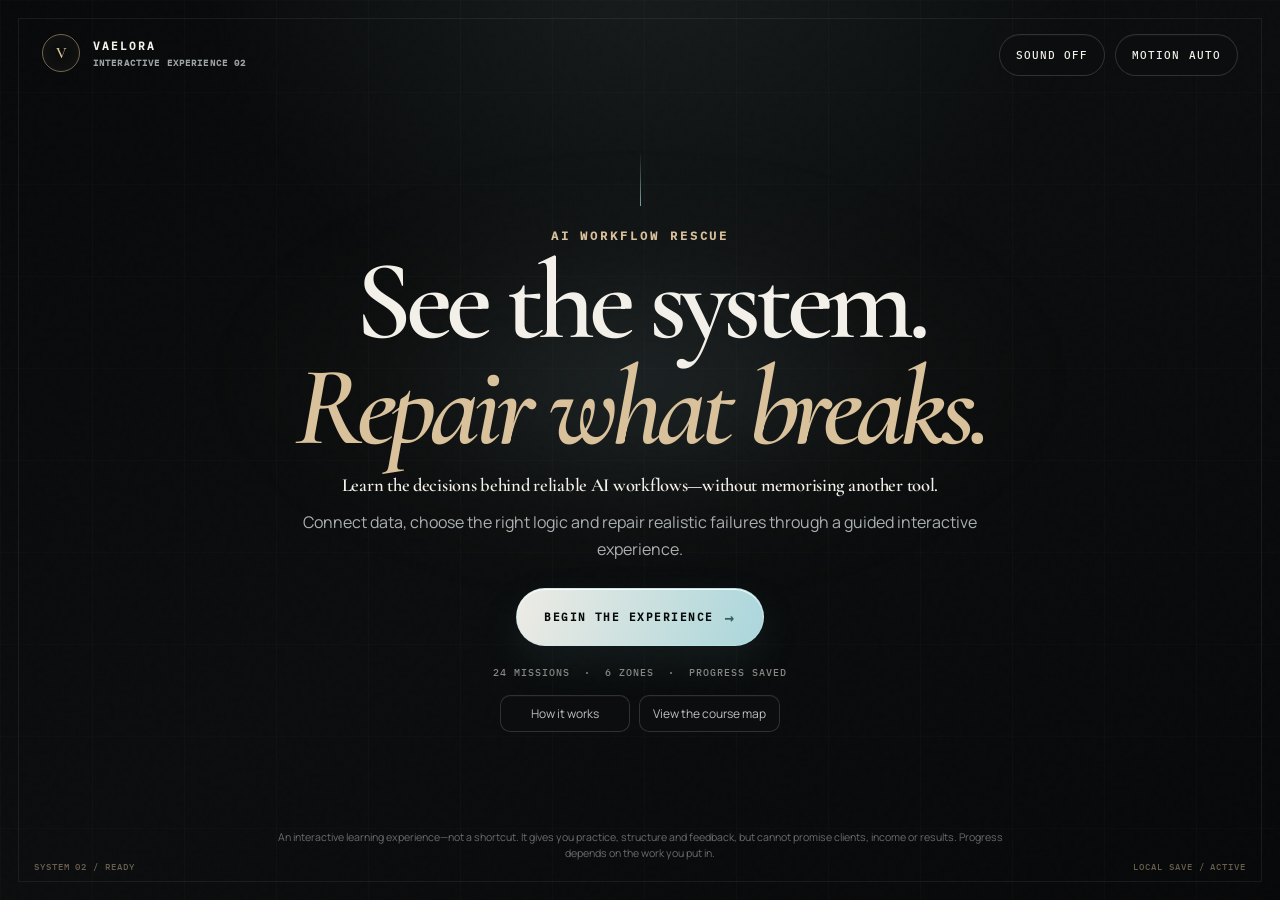
==== commit 920201ff: "Add Vaelora branding and visual mission briefs" ====
--- a/ai-workflow-rescue/index.html
+++ b/ai-workflow-rescue/index.html
@@ -4,8 +4,8 @@
   <meta charset="utf-8" />
   <meta name="viewport" content="width=device-width, initial-scale=1, viewport-fit=cover" />
   <meta name="theme-color" content="#05070b" />
-  <meta name="description" content="AI Workflow Rescue — an interactive learning experience by Vselors." />
-  <title>AI Workflow Rescue — Vselors</title>
+  <meta name="description" content="AI Workflow Rescue — an interactive learning experience by Vaelora." />
+  <title>AI Workflow Rescue — Vaelora</title>
   <style>
     @font-face { font-family: "Vselors Serif"; src: url([data-uri]) format("woff2"); font-style: normal; font-weight: 600; font-display: swap; }
     @font-face { font-family: "Vselors Serif"; src: url([data-uri]) format("woff2"); font-style: italic; font-weight: 600; font-display: swap; }
@@ -972,6 +972,76 @@
 
     .activity-title { margin:0 0 .85rem; color:#9aa1a1; font:500 .58rem "Vselors Mono",monospace; letter-spacing:.12em; text-transform:uppercase; }
     .activity-note { margin:.75rem 0 0; color:#8f9696; font-size:.74rem; line-height:1.6; }
+
+    /* Mission visual briefs: explanatory pictures, not decoration */
+    .mission-brief { display:block; }
+    .mission-brief-intro { max-width:780px; }
+    .mission-brief-body {
+      display:grid;
+      grid-template-columns:minmax(0,1.45fr) minmax(260px,.65fr);
+      gap:1rem;
+      align-items:stretch;
+      margin-top:1.5rem;
+    }
+    .mission-brief-body .brief-card { height:100%; display:flex; flex-direction:column; justify-content:center; }
+    .mission-visual {
+      position:relative;
+      min-height:248px;
+      margin:0;
+      border:1px solid rgba(243,240,233,.11);
+      border-radius:20px;
+      overflow:hidden;
+      background:
+        radial-gradient(circle at 76% 20%, color-mix(in srgb,var(--zone-accent, var(--ion)) 13%, transparent), transparent 34%),
+        linear-gradient(145deg,rgba(17,20,21,.96),rgba(7,9,10,.98));
+      box-shadow:inset 0 1px 0 rgba(255,255,255,.035),0 18px 50px rgba(0,0,0,.18);
+    }
+    .mission-visual::after {
+      content:"";
+      position:absolute;
+      inset:0;
+      pointer-events:none;
+      background:linear-gradient(110deg,transparent 25%,rgba(255,255,255,.025) 45%,transparent 65%);
+      transform:translateX(-100%);
+      animation:visual-scan 8s ease-in-out infinite;
+    }
+    @keyframes visual-scan { 0%,68%{transform:translateX(-100%)} 88%,100%{transform:translateX(100%)} }
+    .mission-visual svg { display:block; width:100%; height:210px; color:var(--zone-accent,var(--ion)); }
+    .mission-visual figcaption {
+      display:flex;
+      align-items:center;
+      gap:.55rem;
+      min-height:38px;
+      padding:.65rem .9rem;
+      border-top:1px solid rgba(243,240,233,.08);
+      color:#a8aeae;
+      font-size:.68rem;
+      line-height:1.45;
+    }
+    .mission-visual figcaption::before { content:"VIEW"; color:var(--zone-accent,var(--ion)); font:600 .5rem "Vselors Mono",monospace; letter-spacing:.13em; }
+    .scene-grid { stroke:rgba(243,240,233,.055); stroke-width:1; }
+    .scene-panel { fill:rgba(18,22,23,.93); stroke:rgba(243,240,233,.16); stroke-width:1.2; }
+    .scene-panel-soft { fill:rgba(184,232,237,.045); stroke:rgba(184,232,237,.2); stroke-width:1.2; }
+    .scene-line { fill:none; stroke:currentColor; stroke-width:2.2; stroke-linecap:round; stroke-linejoin:round; }
+    .scene-line-muted { fill:none; stroke:rgba(243,240,233,.24); stroke-width:1.5; stroke-linecap:round; stroke-linejoin:round; }
+    .scene-line-danger { fill:none; stroke:#d98a81; stroke-width:2.2; stroke-linecap:round; stroke-linejoin:round; }
+    .scene-accent { fill:currentColor; }
+    .scene-success { fill:#82d7c0; }
+    .scene-danger { fill:#d98a81; }
+    .scene-amber { fill:#d8c19b; }
+    .scene-text { fill:#eceae4; font:600 12px "Vselors Sans",sans-serif; }
+    .scene-text-small { fill:#969d9d; font:500 9px "Vselors Mono",monospace; letter-spacing:.06em; }
+    .scene-text-tiny { fill:#7f8787; font:500 7px "Vselors Mono",monospace; letter-spacing:.04em; }
+    .scene-node-pulse { animation:scene-pulse 2.8s ease-in-out infinite; transform-box:fill-box; transform-origin:center; }
+    .scene-flow { stroke-dasharray:5 7; animation:scene-flow 6s linear infinite; }
+    .scene-float { animation:scene-float 4.5s ease-in-out infinite; transform-box:fill-box; transform-origin:center; }
+    @keyframes scene-pulse { 0%,100%{opacity:.55;transform:scale(.92)} 50%{opacity:1;transform:scale(1.08)} }
+    @keyframes scene-flow { to{stroke-dashoffset:-48} }
+    @keyframes scene-float { 0%,100%{transform:translateY(0)} 50%{transform:translateY(-5px)} }
+    body.reduce-motion .mission-visual::after,
+    body.reduce-motion .scene-node-pulse,
+    body.reduce-motion .scene-flow,
+    body.reduce-motion .scene-float { animation:none !important; }
     .reveal-board { position:relative; min-height:340px; padding:1rem; border:1px solid rgba(243,240,233,.1); border-radius:20px; background:rgba(8,10,11,.66); overflow:hidden; }
     .creator-message { padding:1.4rem; border-left:2px solid var(--amber); background:rgba(216,193,155,.05); }
     .creator-message blockquote { margin:.45rem 0 0; font:600 clamp(1.35rem,3vw,2.35rem)/1.2 "Vselors Serif",serif; color:#eeece6; }
@@ -1036,6 +1106,7 @@
       .triage-layout { grid-template-columns:1fr; }
       .triage-tray,.triage-bay { min-height:120px; }
       .inspect-layout,.control-lab { grid-template-columns:1fr; }
+      .mission-brief-body { grid-template-columns:1fr; }
       .result-strip { grid-template-columns:repeat(2,1fr); }
     }
     @media (max-width:520px) {
@@ -1055,7 +1126,7 @@
     <section id="home-screen" class="screen active" aria-labelledby="home-title">
       <div class="brand-lockup">
         <div class="brand-mark" aria-hidden="true"><span>V</span></div>
-        <div class="brand-name mono">VSELORS<span class="brand-sub">INTERACTIVE EXPERIENCE 02</span></div>
+        <div class="brand-name mono">VAELORA<span class="brand-sub">INTERACTIVE EXPERIENCE 02</span></div>
       </div>
 
       <div class="home-tools">
@@ -1769,7 +1840,8 @@
 
       const CONFIG = {
         introVoice: '',
-        storageKey: 'vselors-ai-workflow-rescue-v2'
+        storageKey: 'vaelora-ai-workflow-rescue-v2',
+        legacyStorageKeys: ['vselors-ai-workflow-rescue-v2']
       };
 
       const zones = {
@@ -1883,7 +1955,8 @@
 
       function loadState() {
         try {
-          const saved = JSON.parse(localStorage.getItem(CONFIG.storageKey));
+          const raw = localStorage.getItem(CONFIG.storageKey) || CONFIG.legacyStorageKeys.map(key=>localStorage.getItem(key)).find(Boolean);
+          const saved = JSON.parse(raw);
           return { ...defaultState, ...(saved || {}), completed:Array.isArray(saved?.completed) ? saved.completed.filter(id => id>=1 && id<=24) : [] };
         } catch { return { ...defaultState }; }
       }
@@ -1952,8 +2025,159 @@
       }
       function openZone(zone) { if(!zoneUnlocked(zone)){showToast('Complete the previous zone first.');tone('error');return;} currentZone=zone;renderMap();pageTransition('zone-screen',`Opening Zone ${String(zone).padStart(2,'0')}`); }
 
+      function missionVisual(id) {
+        const frames = {
+          1: {
+            title:'Tool clutter hiding a creator’s real need',
+            desc:'Seven tool cards cover a creator message about turning one video into draft posts for review.',
+            caption:'Clear the tool names to reveal the repeated creator problem.',
+            art:`<g class="scene-float"><rect class="scene-panel" x="42" y="35" width="174" height="132" rx="16"/><circle class="scene-accent" cx="78" cy="77" r="15"/><path class="scene-line-muted" d="M61 119h135M61 137h100"/><text class="scene-text-small" x="61" y="55">CREATOR NEED</text></g><g transform="rotate(-6 320 105)"><rect class="scene-panel-soft" x="190" y="38" width="105" height="48" rx="10"/><text class="scene-text-small" x="210" y="67">AI AGENT</text></g><g transform="rotate(5 350 100)"><rect class="scene-panel" x="278" y="27" width="118" height="52" rx="10"/><text class="scene-text-small" x="300" y="58">CHATBOT</text></g><g transform="rotate(-3 440 110)"><rect class="scene-panel" x="382" y="48" width="124" height="50" rx="10"/><text class="scene-text-small" x="405" y="78">SCRAPER</text></g><g transform="rotate(4 330 150)"><rect class="scene-panel-soft" x="228" y="108" width="132" height="50" rx="10"/><text class="scene-text-small" x="251" y="138">AUTO-POSTER</text></g><g transform="rotate(-5 470 150)"><rect class="scene-panel" x="366" y="119" width="126" height="48" rx="10"/><text class="scene-text-small" x="401" y="148">CRM</text></g><path class="scene-line scene-flow" d="M526 105h66"/><circle class="scene-node-pulse scene-accent" cx="596" cy="105" r="6"/>`
+          },
+          2: {
+            title:'Three workstations for rules, AI and human judgment',
+            desc:'A visual sorting board shows predictable work, language work and sensitive decisions moving to different workers.',
+            caption:'Match the type of work to the worker that can handle it safely.',
+            art:`<rect class="scene-panel" x="28" y="26" width="178" height="154" rx="16"/><rect class="scene-panel-soft" x="231" y="26" width="178" height="154" rx="16"/><rect class="scene-panel" x="434" y="26" width="178" height="154" rx="16"/><text class="scene-text-small" x="78" y="50">SIMPLE RULES</text><text class="scene-text-small" x="292" y="50">AI ASSIST</text><text class="scene-text-small" x="486" y="50">HUMAN</text><path class="scene-line" d="M82 92h70M117 74v36"/><path class="scene-line" d="M277 111c22-54 67-54 86 0M300 130h42"/><circle class="scene-line" cx="523" cy="87" r="21"/><path class="scene-line" d="M487 151c8-33 65-33 73 0"/><rect class="scene-success" x="64" y="145" width="105" height="5" rx="2"/><rect class="scene-accent" x="267" y="145" width="105" height="5" rx="2"/><rect class="scene-amber" x="470" y="145" width="105" height="5" rx="2"/>`
+          },
+          3: {
+            title:'Oversized automation compared with one useful first workflow',
+            desc:'A tangled seventeen-node system is compared with a short flow that saves three drafts for review.',
+            caption:'See why the smaller controlled result is the stronger first build.',
+            art:`<text class="scene-text-small" x="58" y="33">OVERSIZED IDEA</text><g opacity=".7">${Array.from({length:17},(_,i)=>`<circle class="scene-panel" cx="${45+(i%6)*43}" cy="${58+Math.floor(i/6)*47}" r="12"/>`).join('')}<path class="scene-line-danger scene-flow" d="M45 58l43 47 43-47 43 94 43-47 43 47M45 105l86 47 43-94 86 47"/></g><text class="scene-text-small" x="395" y="33">SMALLEST WIN</text><rect class="scene-panel-soft" x="352" y="73" width="76" height="58" rx="12"/><rect class="scene-panel-soft" x="466" y="73" width="76" height="58" rx="12"/><path class="scene-line scene-flow" d="M430 102h34"/><text class="scene-text-tiny" x="370" y="96">VIDEO</text><text class="scene-text-tiny" x="361" y="112">SOURCE</text><text class="scene-text-tiny" x="481" y="96">3 DRAFTS</text><text class="scene-text-tiny" x="481" y="112">REVIEW</text><circle class="scene-success scene-node-pulse" cx="571" cy="102" r="18"/><path d="M563 102l6 6 11-13" fill="none" stroke="#07100d" stroke-width="3" stroke-linecap="round"/>`
+          },
+          4: {
+            title:'Four-part workflow shown as a visual path',
+            desc:'Approved transcript, transcript information, draft creation and saved review result appear as four connected blocks.',
+            caption:'Follow the picture from what starts the flow to what it delivers.',
+            art:`<path class="scene-line-muted scene-flow" d="M92 105h456"/>${[['START','Transcript added'],['INFO','Transcript'],['WORK','Create drafts'],['RESULT','Save for review']].map((item,i)=>`<g transform="translate(${42+i*150} 62)"><rect class="${i===3?'scene-panel-soft':'scene-panel'}" width="110" height="86" rx="14"/><text class="scene-text-small" x="18" y="27">${item[0]}</text><text class="scene-text-tiny" x="18" y="51">${item[1]}</text><circle class="${i===3?'scene-success':'scene-accent'}" cx="91" cy="22" r="5"/></g>`).join('')}`
+          },
+          5: {
+            title:'Incoming values connected to destination fields',
+            desc:'Title, transcript and platform values sit beside destination fields with one incorrect wire showing a transcript entering a title field.',
+            caption:'The lines make the mapping problem visible before you connect anything.',
+            art:`<text class="scene-text-small" x="54" y="31">INCOMING</text><text class="scene-text-small" x="470" y="31">DESTINATION</text>${['TITLE','TRANSCRIPT','PLATFORM'].map((t,i)=>`<g transform="translate(42 ${50+i*48})"><rect class="scene-panel" width="126" height="34" rx="8"/><text class="scene-text-tiny" x="15" y="21">${t}</text></g>`).join('')}${['CONTENT TITLE','SOURCE MATERIAL','TARGET PLATFORM'].map((t,i)=>`<g transform="translate(452 ${50+i*48})"><rect class="scene-panel" width="150" height="34" rx="8"/><text class="scene-text-tiny" x="15" y="21">${t}</text></g>`).join('')}<path class="scene-line scene-flow" d="M168 67C290 67 330 67 452 67M168 115C290 115 330 115 452 115M168 163C290 163 330 163 452 163"/><path class="scene-line-danger" d="M168 115C286 115 337 67 452 67"/><circle class="scene-danger scene-node-pulse" cx="310" cy="92" r="6"/>`
+          },
+          6: {
+            title:'Status cards approaching an approval gate',
+            desc:'Approved, Needs Changes, empty and lowercase approved cards approach three routes: continue, return and stop.',
+            caption:'The visual shows why one exact gate cannot treat every status the same.',
+            art:`${[['APPROVED','#82d7c0'],['NEEDS CHANGES','#d8c19b'],['[ EMPTY ]','#d98a81'],['approved','#969d9d']].map((item,i)=>`<g transform="translate(28 ${30+i*42})"><rect class="scene-panel" width="150" height="30" rx="8"/><circle cx="16" cy="15" r="4" fill="${item[1]}"/><text class="scene-text-tiny" x="30" y="19">${item[0]}</text></g>`).join('')}<path class="scene-line-muted scene-flow" d="M188 46h146M188 88h146M188 130h146M188 172h146"/><rect class="scene-panel-soft" x="334" y="45" width="76" height="128" rx="18"/><path class="scene-line" d="M358 78h28M372 64v28"/><text class="scene-text-tiny" x="352" y="130">GATE</text><path class="scene-line" d="M410 75h150"/><path class="scene-line-muted" d="M410 109h100"/><path class="scene-line-danger" d="M410 145h64"/><text class="scene-text-small" x="530" y="78">CONTINUE</text><text class="scene-text-small" x="530" y="112">RETURN</text><text class="scene-text-small" x="492" y="149">STOP</text>`
+          },
+          7: {
+            title:'One bundle split into five ideas and rebuilt',
+            desc:'A bundle opens, five items move through individual processing, then recombine in one review document.',
+            caption:'See the split-process-combine pattern as one continuous picture.',
+            art:`<rect class="scene-panel" x="35" y="68" width="105" height="78" rx="14"/><text class="scene-text-small" x="56" y="98">5 IDEAS</text><path class="scene-line" d="M58 116h60"/><path class="scene-line scene-flow" d="M140 107h80"/>${[0,1,2,3,4].map(i=>`<g transform="translate(${226+i*48} ${49+i%2*58})"><circle class="scene-panel-soft" r="15"/><text class="scene-text-tiny" x="-3" y="3">${i+1}</text></g>`).join('')}<path class="scene-line scene-flow" d="M450 107h62"/><rect class="scene-panel-soft" x="512" y="58" width="96" height="98" rx="14"/><path class="scene-line-muted" d="M530 83h60M530 101h60M530 119h46"/><text class="scene-text-tiny" x="530" y="143">REVIEW DOC</text>`
+          },
+          8: {
+            title:'Temporary, saved and protected storage',
+            desc:'Run-only data, information needed tomorrow and a secret key are shown entering three different storage areas.',
+            caption:'The three containers clarify what to keep, what to forget and what to protect.',
+            art:`${[['RUN ONLY','TEMP','rgba(243,240,233,.24)'],['NEEDED LATER','SAVED','#b8e8ed'],['SECRET KEY','VAULT','#d8c19b']].map((item,i)=>`<g transform="translate(${35+i*202} 45)"><rect class="scene-panel" width="166" height="122" rx="16"/><path d="M28 65h110v70H28z" fill="none" stroke="${item[2]}" stroke-width="2"/><path d="M44 65V48h78v17" fill="none" stroke="${item[2]}" stroke-width="2"/><text class="scene-text-small" x="30" y="28">${item[0]}</text><text class="scene-text-tiny" x="63" y="105">${item[1]}</text></g>`).join('')}`
+          },
+          9: {
+            title:'Private key exposed inside an ordinary spreadsheet',
+            desc:'A workflow line sends an API key into a spreadsheet while a locked credential vault sits safely beside it.',
+            caption:'The red key field makes the security mistake visible immediately.',
+            art:`<rect class="scene-panel" x="35" y="38" width="330" height="135" rx="14"/><text class="scene-text-small" x="56" y="62">SPREADSHEET EXPORT</text><path class="scene-line-muted" d="M55 79h290M55 111h290M55 143h290M140 79v64M250 79v64"/><text class="scene-text-tiny" x="68" y="99">TITLE</text><text class="scene-text-tiny" x="160" y="99">STATUS</text><rect x="252" y="82" width="90" height="26" rx="5" fill="rgba(217,138,129,.13)" stroke="#d98a81"/><text class="scene-text-tiny" x="263" y="99">sk-live-82…</text><path class="scene-line-danger scene-flow" d="M365 97h86"/><g class="scene-float"><rect class="scene-panel-soft" x="451" y="57" width="145" height="106" rx="16"/><path class="scene-line" d="M493 103V82c0-32 58-32 58 0v21M482 102h80v43h-80z"/><circle class="scene-accent" cx="522" cy="122" r="6"/><text class="scene-text-tiny" x="486" y="155">CREDENTIAL VAULT</text></g>`
+          },
+          10: {
+            title:'Test signal working while the live signal is disconnected',
+            desc:'A green test route reaches the workflow, but the live route ends before the unpublished production endpoint.',
+            caption:'Compare both paths to find why real submissions never arrive.',
+            art:`<text class="scene-text-small" x="42" y="44">TEST</text><circle class="scene-success" cx="105" cy="40" r="7"/><path d="M112 40h300" fill="none" stroke="#82d7c0" stroke-width="2.2" stroke-dasharray="6 7"/><rect class="scene-panel-soft" x="412" y="20" width="172" height="48" rx="12"/><text class="scene-text-tiny" x="441" y="49">WORKFLOW RECEIVED</text><text class="scene-text-small" x="42" y="142">LIVE</text><circle class="scene-danger" cx="105" cy="138" r="7"/><path class="scene-line-danger scene-flow" d="M112 138h180"/><path class="scene-line-danger" d="M292 123l24 30M316 123l-24 30"/><rect class="scene-panel" x="350" y="114" width="234" height="48" rx="12"/><text class="scene-text-tiny" x="376" y="143">PRODUCTION ENDPOINT OFFLINE</text>`
+          },
+          11: {
+            title:'App request rejected because content ID is missing',
+            desc:'A request moves from App A to App B, which returns a 400 error showing the missing content_id field.',
+            caption:'Read the request and response visually before guessing at the fix.',
+            art:`<rect class="scene-panel" x="34" y="54" width="140" height="104" rx="16"/><text class="scene-text-small" x="78" y="82">APP A</text><text class="scene-text-tiny" x="58" y="111">POST /drafts</text><text class="scene-text-tiny" x="58" y="130">caption: ready</text><path class="scene-line scene-flow" d="M174 86h212"/><path class="scene-line-danger scene-flow" d="M386 132H174"/><rect class="scene-panel-soft" x="386" y="54" width="220" height="104" rx="16"/><text class="scene-text-small" x="466" y="82">APP B</text><rect x="412" y="99" width="168" height="37" rx="7" fill="rgba(217,138,129,.1)" stroke="#d98a81"/><text class="scene-text-tiny" x="427" y="116">400 · MISSING FIELD</text><text class="scene-text-tiny" x="427" y="129">content_id required</text>`
+          },
+          12: {
+            title:'Complete beginner creator workflow with three test inputs',
+            desc:'Creator form, saved information, AI draft and review are connected above complete, missing and unsupported test cards.',
+            caption:'The picture shows the flow and the three cases you must test.',
+            art:`${['FORM','SAVE','DRAFT','REVIEW'].map((t,i)=>`<g transform="translate(${34+i*154} 35)"><rect class="${i===3?'scene-panel-soft':'scene-panel'}" width="118" height="58" rx="12"/><text class="scene-text-small" x="${29-(t.length-4)*2}" y="35">${t}</text></g>`).join('')}<path class="scene-line scene-flow" d="M152 64h36M306 64h36M460 64h36"/>${[['COMPLETE','#82d7c0'],['MISSING','#d8c19b'],['UNSUPPORTED','#d98a81']].map((t,i)=>`<g transform="translate(${72+i*190} 130)"><rect class="scene-panel" width="154" height="42" rx="10"/><circle cx="18" cy="21" r="5" fill="${t[1]}"/><text class="scene-text-tiny" x="34" y="25">${t[0]}</text></g>`).join('')}`
+          },
+          13: {
+            title:'Four prompt blocks feeding a controlled AI step',
+            desc:'Source, task, rules and output blocks connect into one AI node, showing the context needed for a useful result.',
+            caption:'The four visible blocks explain what a complete AI brief contains.',
+            art:`${[['SOURCE',50,35],['TASK',50,126],['RULES',230,35],['OUTPUT',230,126]].map(t=>`<g transform="translate(${t[1]} ${t[2]})"><rect class="scene-panel" width="132" height="50" rx="11"/><text class="scene-text-small" x="35" y="30">${t[0]}</text></g>`).join('')}<path class="scene-line scene-flow" d="M182 60h250M182 151h250M362 60h70M362 151h70"/><circle class="scene-panel-soft" cx="506" cy="105" r="67"/><circle class="scene-accent scene-node-pulse" cx="506" cy="105" r="24"/><text class="scene-text-small" x="495" y="110" fill="#061113">AI</text>`
+          },
+          14: {
+            title:'Broken AI data compared with repaired output',
+            desc:'Malformed output with extra text, wrong field names and a missing platform sits beside clean structured data.',
+            caption:'The before-and-after picture makes the data repair goal clear.',
+            art:`<rect class="scene-panel" x="34" y="24" width="248" height="162" rx="14"/><text class="scene-text-small" x="54" y="49">BROKEN OUTPUT</text><text class="scene-text-tiny" x="54" y="76">Here is your result!</text><text class="scene-text-tiny" x="54" y="96">post_text: “A very long…”</text><text class="scene-text-tiny" x="54" y="116">platform: [ missing ]</text><text class="scene-text-tiny" x="54" y="136">MARKDOWN WRAPPER</text><path class="scene-line-danger" d="M50 151h188"/><path class="scene-line scene-flow" d="M282 105h68"/><circle class="scene-accent scene-node-pulse" cx="350" cy="105" r="8"/><rect class="scene-panel-soft" x="372" y="24" width="234" height="162" rx="14"/><text class="scene-text-small" x="394" y="49">STABLE OUTPUT</text><text class="scene-text-tiny" x="394" y="78">platform: instagram</text><text class="scene-text-tiny" x="394" y="100">caption: “Three clear steps.”</text><text class="scene-text-tiny" x="394" y="122">source_line: 00:42</text><circle class="scene-success" cx="582" cy="160" r="9"/>`
+          },
+          15: {
+            title:'Transcript evidence scanned against three claims',
+            desc:'A source quote is compared with a supported fact, a reasonable rewrite and an invented 47 percent sales claim.',
+            caption:'Use the source panel to see which claim has no evidence behind it.',
+            art:`<rect class="scene-panel-soft" x="34" y="33" width="242" height="144" rx="14"/><text class="scene-text-small" x="54" y="58">SOURCE TRANSCRIPT</text><path class="scene-line-muted" d="M54 84h188M54 106h162M54 128h176"/><text class="scene-text-tiny" x="54" y="154">“I plan every Monday…”</text><path class="scene-line scene-flow" d="M276 105h66"/>${[['SUPPORTED','#82d7c0'],['REWRITE','#d8c19b'],['47% SALES','#d98a81']].map((item,i)=>`<g transform="translate(356 ${39+i*52})"><rect class="scene-panel" width="238" height="38" rx="9"/><circle cx="18" cy="19" r="5" fill="${item[1]}"/><text class="scene-text-tiny" x="34" y="23">${item[0]}</text></g>`).join('')}<rect x="350" y="132" width="250" height="50" rx="11" fill="none" stroke="#d98a81" stroke-width="1.5" class="scene-node-pulse"/>`
+          },
+          16: {
+            title:'Safe actions and risky actions splitting at human review',
+            desc:'Saving a draft and renaming a file continue automatically, while a sensitive story and refund promise route to a person.',
+            caption:'The branch shows where human judgment protects trust.',
+            art:`<rect class="scene-panel" x="30" y="72" width="144" height="66" rx="14"/><text class="scene-text-small" x="60" y="111">ACTION</text><path class="scene-line scene-flow" d="M174 105h94M268 105C332 105 318 57 376 57M268 105c64 0 50 53 108 53"/><rect class="scene-panel-soft" x="376" y="27" width="225" height="62" rx="14"/><text class="scene-text-small" x="408" y="53">AUTO CONTINUE</text><text class="scene-text-tiny" x="408" y="72">save draft · rename file</text><rect class="scene-panel" x="376" y="127" width="225" height="62" rx="14"/><circle class="scene-amber scene-node-pulse" cx="409" cy="158" r="11"/><text class="scene-text-small" x="433" y="153">HUMAN REVIEW</text><text class="scene-text-tiny" x="433" y="171">story · refund promise</text>`
+          },
+          17: {
+            title:'Execution log showing where information first disappears',
+            desc:'Four workflow steps show a valid form, an empty transcript, a loud AI error and a skipped save step.',
+            caption:'The empty value appears before the loud error, revealing where debugging should begin.',
+            art:`${[['01 FORM','received','#82d7c0'],['02 LOAD','transcript = [empty]','#d98a81'],['03 AI','error: no transcript','#d98a81'],['04 SAVE','skipped','#969d9d']].map((t,i)=>`<g transform="translate(${30+i*153} 58)"><rect class="scene-panel" width="126" height="90" rx="13"/><circle cx="18" cy="20" r="5" fill="${t[2]}"/><text class="scene-text-small" x="32" y="24">${t[0]}</text><text class="scene-text-tiny" x="14" y="57">${t[1]}</text></g>`).join('')}<path class="scene-line-muted scene-flow" d="M156 103h27M309 103h27M462 103h27"/><rect x="179" y="52" width="138" height="102" rx="16" fill="none" stroke="#d98a81" stroke-width="2" class="scene-node-pulse"/>`
+          },
+          18: {
+            title:'A failed action connected to a safe escape route',
+            desc:'A failed node branches to saved error details, retained failed item, owner alert and a safe stop.',
+            caption:'The route shows the four things a recoverable failure must do.',
+            art:`<rect x="30" y="72" width="132" height="66" rx="14" fill="rgba(217,138,129,.1)" stroke="#d98a81"/><text class="scene-text-small" x="59" y="101">FAILED</text><text class="scene-text-tiny" x="59" y="121">AI DRAFT</text><path class="scene-line-danger scene-flow" d="M162 105h86"/>${[['SAVE ERROR',272,26],['KEEP ITEM',440,26],['NOTIFY',272,126],['SAFE STOP',440,126]].map(t=>`<g transform="translate(${t[1]} ${t[2]})"><rect class="scene-panel-soft" width="132" height="58" rx="12"/><text class="scene-text-small" x="22" y="35">${t[0]}</text></g>`).join('')}<path class="scene-line scene-flow" d="M248 105c26 0 8-50 24-50M248 105c80 0 150-50 192-50M248 105c26 0 8 50 24 50M248 105c80 0 150 50 192 50"/>`
+          },
+          19: {
+            title:'One hundred requests narrowed into safe batches',
+            desc:'A dense request storm hits a bottleneck, then emerges as small spaced batches with limited retries.',
+            caption:'The visual makes batching, delay and retry limits easier to understand.',
+            art:`${Array.from({length:24},(_,i)=>`<circle class="${i%5===0?'scene-danger':'scene-amber'}" cx="${28+(i%8)*22}" cy="${42+Math.floor(i/8)*42}" r="4"/>`).join('')}<path class="scene-line-danger scene-flow" d="M200 105h80"/><path class="scene-line" d="M280 62v86M280 62l48 43-48 43"/><text class="scene-text-tiny" x="240" y="48">100 REQUESTS</text><g transform="translate(348 35)"><rect class="scene-panel-soft" width="96" height="42" rx="9"/><text class="scene-text-tiny" x="21" y="25">BATCH 20</text></g><g transform="translate(348 85)"><rect class="scene-panel-soft" width="96" height="42" rx="9"/><text class="scene-text-tiny" x="21" y="25">WAIT 2s</text></g><g transform="translate(348 135)"><rect class="scene-panel-soft" width="96" height="42" rx="9"/><text class="scene-text-tiny" x="19" y="25">RETRY ×3</text></g><path class="scene-line scene-flow" d="M444 56h148M444 106h148M444 156h148"/><circle class="scene-success" cx="598" cy="56" r="5"/><circle class="scene-success" cx="598" cy="106" r="5"/><circle class="scene-success" cx="598" cy="156" r="5"/>`
+          },
+          20: {
+            title:'The same post published three times before duplicate protection',
+            desc:'Three identical post cards share one content ID, then a lock checks status and prevents repeated publishing.',
+            caption:'The repeated cards show the damage; the ID lock shows the repair.',
+            art:`${[0,1,2].map(i=>`<g transform="translate(${32+i*96} ${45+i*18})"><rect class="scene-panel" width="138" height="92" rx="13"/><text class="scene-text-small" x="22" y="30">POST-204</text><text class="scene-text-tiny" x="22" y="53">PUBLISHED</text><text class="scene-text-tiny" x="22" y="72">10:0${4+i}</text></g>`).join('')}<path class="scene-line-danger scene-flow" d="M348 105h58"/><g class="scene-float"><rect class="scene-panel-soft" x="406" y="37" width="202" height="136" rx="17"/><path class="scene-line" d="M470 99V79c0-32 56-32 56 0v20M458 98h80v48h-80z"/><text class="scene-text-tiny" x="482" y="126">ID</text><text class="scene-text-small" x="438" y="159">CHECK + RECORD</text></g>`
+          },
+          21: {
+            title:'Private data highlighted inside an oversized workflow payload',
+            desc:'Password, API key, address and private notes glow red while approved transcript and target platform remain useful.',
+            caption:'The heatmap shows what the workflow should remove before data moves any farther.',
+            art:`<rect class="scene-panel" x="36" y="24" width="568" height="162" rx="16"/><text class="scene-text-small" x="58" y="49">WORKFLOW PAYLOAD</text>${[['PASSWORD',true],['API KEY',true],['HOME ADDRESS',true],['PRIVATE NOTES',true],['APPROVED TRANSCRIPT',false],['TARGET PLATFORM',false]].map((t,i)=>`<g transform="translate(${58+(i%2)*272} ${65+Math.floor(i/2)*36})"><rect width="244" height="27" rx="7" fill="${t[1]?'rgba(217,138,129,.12)':'rgba(130,215,192,.07)'}" stroke="${t[1]?'#d98a81':'rgba(130,215,192,.45)'}"/><circle cx="14" cy="13.5" r="4" fill="${t[1]?'#d98a81':'#82d7c0'}"/><text class="scene-text-tiny" x="28" y="17">${t[0]}</text></g>`).join('')}`
+          },
+          22: {
+            title:'Wasteful workflow cost compared with an optimised route',
+            desc:'A long repeated AI route costs 100 credits while early filtering, shorter inputs and grouped work reduce the cost.',
+            caption:'The before-and-after meter shows which changes reduce waste without removing quality.',
+            art:`<text class="scene-text-small" x="49" y="39">BEFORE</text><path class="scene-line-danger scene-flow" d="M50 77h215M50 107h215M50 137h215"/><circle class="scene-danger" cx="282" cy="107" r="26"/><text class="scene-text-tiny" x="270" y="111">AI ×9</text><text class="scene-text-small" x="48" y="174">100 CREDITS</text><path class="scene-line scene-flow" d="M320 105h50"/><text class="scene-text-small" x="390" y="39">AFTER</text><rect class="scene-panel-soft" x="390" y="61" width="82" height="48" rx="10"/><text class="scene-text-tiny" x="409" y="90">FILTER</text><rect class="scene-panel-soft" x="495" y="61" width="82" height="48" rx="10"/><text class="scene-text-tiny" x="514" y="90">GROUP</text><path class="scene-line scene-flow" d="M472 85h23M536 109v31"/><circle class="scene-accent" cx="536" cy="153" r="21"/><text class="scene-text-tiny" x="526" y="157">AI</text><text class="scene-text-small" x="390" y="180">35 CREDITS</text>`
+          },
+          23: {
+            title:'Five difficult inputs inside a workflow test lab',
+            desc:'Normal, missing, long, malformed and offline cases each display their safe outcome before release.',
+            caption:'The lab picture makes clear that one happy-path test is not enough.',
+            art:`<rect class="scene-panel" x="30" y="27" width="580" height="154" rx="17"/><text class="scene-text-small" x="52" y="52">STRESS TEST LAB</text>${[['NORMAL','#82d7c0'],['MISSING','#d8c19b'],['LONG','#d8c19b'],['MALFORMED','#d98a81'],['OFFLINE','#d98a81']].map((t,i)=>`<g transform="translate(${52+i*110} 79)"><rect class="scene-panel-soft" width="90" height="70" rx="11"/><circle cx="45" cy="22" r="6" fill="${t[1]}"/><text class="scene-text-tiny" x="${12+(9-t[0].length)*2}" y="48">${t[0]}</text><path d="M24 59h42" stroke="${t[1]}" stroke-width="2"/></g>`).join('')}`
+          },
+          24: {
+            title:'Final creator workflow with quality, approval and safety controls',
+            desc:'Approved source moves through extraction, drafting, accuracy check, human approval and saved output, supported by four skill controls.',
+            caption:'This final picture previews the complete system you are about to build and rescue.',
+            art:`<path class="scene-line-muted scene-flow" d="M58 92h524"/>${[['SOURCE',38],['EXTRACT',140],['DRAFT',242],['CHECK',344],['HUMAN',446],['SAVE',548]].map((t,i)=>`<g transform="translate(${t[1]} 62)"><rect class="${i>=3?'scene-panel-soft':'scene-panel'}" width="72" height="60" rx="11"/><text class="scene-text-tiny" x="${10+(8-t[0].length)*2}" y="35">${t[0]}</text></g>`).join('')}<path class="scene-line" d="M72 151h496"/><circle class="scene-accent" cx="126" cy="151" r="7"/><circle class="scene-success" cx="256" cy="151" r="7"/><circle class="scene-amber" cx="386" cy="151" r="7"/><circle class="scene-success" cx="516" cy="151" r="7"/><text class="scene-text-tiny" x="83" y="177">JUDGMENT</text><text class="scene-text-tiny" x="220" y="177">FLOW LOGIC</text><text class="scene-text-tiny" x="349" y="177">RELIABILITY</text><text class="scene-text-tiny" x="486" y="177">SAFETY</text>`
+          }
+        };
+        const scene=frames[id] || frames[1];
+        return `<figure class="mission-visual" aria-labelledby="scene-title-${id} scene-desc-${id}"><svg viewBox="0 0 640 210" role="img"><title id="scene-title-${id}">${scene.title}</title><desc id="scene-desc-${id}">${scene.desc}</desc><defs><pattern id="scene-grid-${id}" width="28" height="28" patternUnits="userSpaceOnUse"><path class="scene-grid" d="M28 0H0V28" fill="none"/></pattern></defs><rect width="640" height="210" fill="url(#scene-grid-${id})"/>${scene.art}</svg><figcaption>${scene.caption}</figcaption></figure>`;
+      }
+
       function missionTemplate(mission,workspace) {
-        return `<div class="mission-brief"><div><div class="eyebrow mono">${mission.question?'DECISION REQUIRED':'SYSTEM PROBLEM DETECTED'}</div><h2 id="mission-title">${mission.title}</h2><p>${mission.subtitle}</p></div><div class="brief-card"><span class="mono">YOUR TASK · ${mission.format}</span><p>${mission.brief}</p></div></div><div class="mission-workspace">${workspace}<div class="mission-hint" id="mission-hint" role="status" aria-live="polite"></div></div><div class="mission-footer"><p>No lives. No timer. Every wrong move shows a real consequence.</p><button class="primary-button" id="finish-mission" type="button" disabled>Stabilise mission</button></div>`;
+        return `<div class="mission-brief"><div class="mission-brief-intro"><div class="eyebrow mono">${mission.question?'DECISION REQUIRED':'SYSTEM PROBLEM DETECTED'}</div><h2 id="mission-title">${mission.title}</h2><p>${mission.subtitle}</p></div><div class="mission-brief-body">${missionVisual(currentMission)}<div class="brief-card"><span class="mono">YOUR TASK · ${mission.format}</span><p>${mission.brief}</p></div></div></div><div class="mission-workspace">${workspace}<div class="mission-hint" id="mission-hint" role="status" aria-live="polite"></div></div><div class="mission-footer"><p>No lives. No timer. Every wrong move shows a real consequence.</p><button class="primary-button" id="finish-mission" type="button" disabled>Stabilise mission</button></div>`;
       }
       function setHint(text,kind='hint') { const hint=$('#mission-hint'); if(!hint)return; hint.textContent=text; hint.style.color=kind==='good'?'var(--success)':kind==='error'?'var(--danger)':'var(--amber)'; tone(kind==='good'?'success':kind==='error'?'error':'tap'); }
       function enableFinish(message='Workflow stable. Lock in what you learned.') { const button=$('#finish-mission'); if(button)button.disabled=false; setHint(message,'good'); }
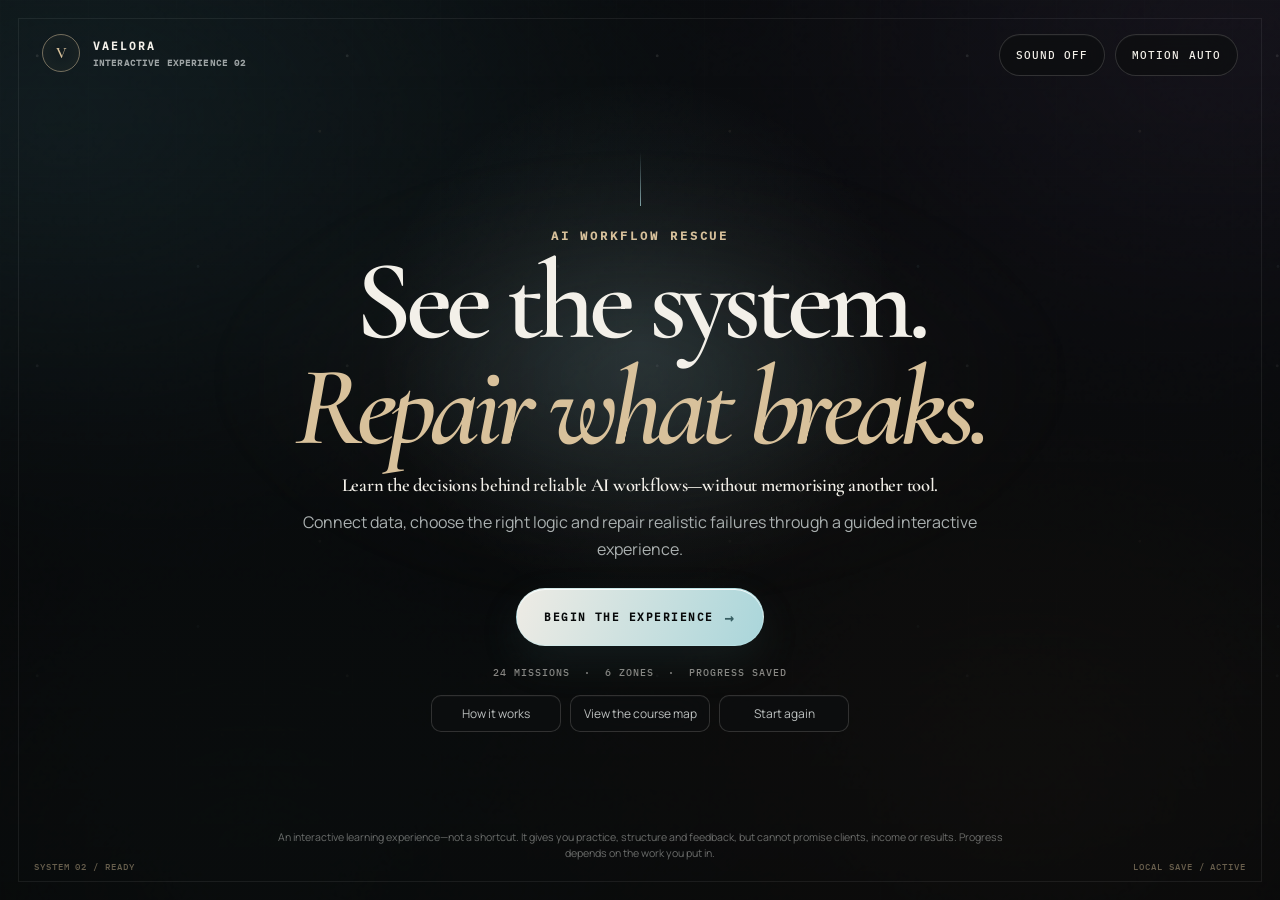
==== commit 861eefb5: "Add mission visuals, hints, solution reveal, and full restart" ====
--- a/ai-workflow-rescue/index.html
+++ b/ai-workflow-rescue/index.html
@@ -1116,6 +1116,227 @@
       .scan-row p { grid-column:1/-1; }
       .result-strip { grid-template-columns:1fr; }
     }
+
+    /* ------------------------------------------------------------
+       VISUAL LEARNING + GUIDED RECOVERY
+       Brighter explanatory scenes, visible help and a richer backdrop.
+       ------------------------------------------------------------ */
+    body {
+      isolation:isolate;
+      background:#090b0d;
+    }
+    body::before,
+    body::after {
+      content:"";
+      position:fixed;
+      inset:-18%;
+      z-index:-1;
+      pointer-events:none;
+    }
+    body::before {
+      background:
+        radial-gradient(ellipse at 17% 23%, rgba(66,126,137,.34), transparent 34%),
+        radial-gradient(ellipse at 84% 17%, rgba(117,88,140,.23), transparent 30%),
+        radial-gradient(ellipse at 72% 78%, rgba(170,125,76,.18), transparent 34%),
+        radial-gradient(ellipse at 28% 84%, rgba(70,126,105,.16), transparent 30%);
+      filter:blur(42px);
+      animation:ambient-drift 22s ease-in-out infinite alternate;
+    }
+    body::after {
+      inset:0;
+      opacity:.38;
+      background:
+        linear-gradient(90deg,rgba(184,232,237,.04) 1px,transparent 1px),
+        linear-gradient(rgba(184,232,237,.03) 1px,transparent 1px),
+        radial-gradient(circle at 12% 18%,rgba(255,255,255,.55) 0 1px,transparent 1.8px),
+        radial-gradient(circle at 78% 32%,rgba(216,193,155,.48) 0 1px,transparent 1.8px),
+        radial-gradient(circle at 55% 74%,rgba(184,232,237,.45) 0 1px,transparent 1.8px);
+      background-size:88px 88px,88px 88px,310px 310px,410px 410px,360px 360px;
+      mask-image:linear-gradient(to bottom,rgba(0,0,0,.95),rgba(0,0,0,.28));
+    }
+    @keyframes ambient-drift {
+      from { transform:translate3d(-1.5%,-1%,0) scale(1); }
+      to { transform:translate3d(2%,1.5%,0) scale(1.06); }
+    }
+    #home-screen,
+    #intro-screen,
+    #zone-screen {
+      background-color:transparent !important;
+    }
+    #home-screen {
+      background:
+        radial-gradient(circle at 50% 38%,rgba(184,232,237,.11),transparent 31%),
+        linear-gradient(180deg,rgba(7,9,11,.48),rgba(7,8,9,.78)) !important;
+    }
+    #intro-screen {
+      background:
+        radial-gradient(circle at 50% 46%,rgba(184,232,237,.12),transparent 35%),
+        linear-gradient(145deg,rgba(8,10,11,.72),rgba(5,6,7,.86)) !important;
+    }
+    #zone-screen {
+      background:
+        radial-gradient(circle at 77% 19%,var(--zone-soft),transparent 31%),
+        radial-gradient(circle at 15% 82%,rgba(216,193,155,.065),transparent 30%),
+        linear-gradient(145deg,rgba(7,8,9,.74),rgba(10,12,13,.83) 58%,rgba(7,8,9,.8)) !important;
+    }
+    .mission-layer {
+      background:
+        radial-gradient(circle at 82% 14%,color-mix(in srgb,var(--zone-accent,var(--ion)) 10%,transparent),transparent 28%),
+        rgba(7,8,9,.89) !important;
+    }
+
+    .mission-brief-body {
+      grid-template-columns:1fr;
+      gap:1rem;
+    }
+    .mission-brief-body .brief-card {
+      min-height:0;
+      padding:1.15rem 1.25rem;
+      border-left:2px solid var(--zone-accent,var(--ion));
+    }
+    .mission-visual {
+      min-height:390px;
+      border-color:color-mix(in srgb,var(--zone-accent,var(--ion)) 28%,rgba(243,240,233,.12));
+      background:
+        radial-gradient(circle at 76% 20%,color-mix(in srgb,var(--zone-accent,var(--ion)) 24%,transparent),transparent 36%),
+        radial-gradient(circle at 14% 88%,rgba(216,193,155,.1),transparent 34%),
+        linear-gradient(145deg,rgba(23,29,31,.98),rgba(8,11,13,.99));
+      box-shadow:inset 0 1px 0 rgba(255,255,255,.05),0 24px 70px rgba(0,0,0,.3),0 0 0 1px rgba(255,255,255,.02);
+    }
+    .visual-explainer-head {
+      position:relative;
+      z-index:2;
+      display:grid;
+      grid-template-columns:auto 1fr;
+      align-items:center;
+      gap:.85rem;
+      padding:1rem 1.15rem .8rem;
+      border-bottom:1px solid rgba(243,240,233,.09);
+      background:linear-gradient(90deg,color-mix(in srgb,var(--zone-accent,var(--ion)) 8%,transparent),transparent);
+    }
+    .visual-explainer-head span,
+    .visual-caption-label {
+      color:var(--zone-accent,var(--ion));
+      font:600 .52rem "Vselors Mono",monospace;
+      letter-spacing:.14em;
+      text-transform:uppercase;
+    }
+    .visual-explainer-head strong {
+      color:#efeee9;
+      font:600 clamp(1rem,2vw,1.28rem) "Vselors Serif",serif;
+      letter-spacing:-.015em;
+    }
+    .visual-canvas {
+      position:relative;
+      padding:.45rem 1rem 0;
+    }
+    .mission-visual svg { height:275px; filter:drop-shadow(0 16px 28px rgba(0,0,0,.2)); }
+    .mission-visual figcaption {
+      display:grid;
+      grid-template-columns:auto 1fr;
+      align-items:start;
+      gap:.75rem;
+      min-height:52px;
+      padding:.85rem 1.1rem 1rem;
+      background:rgba(3,6,8,.38);
+      color:#c3c8c7;
+      font-size:.73rem;
+    }
+    .mission-visual figcaption::before { display:none; }
+    .scene-grid { stroke:rgba(243,240,233,.085); }
+    .scene-panel { fill:rgba(23,29,31,.97); stroke:rgba(243,240,233,.26); stroke-width:1.4; }
+    .scene-panel-soft { fill:color-mix(in srgb,var(--zone-accent,var(--ion)) 11%,rgba(13,17,18,.96)); stroke:color-mix(in srgb,var(--zone-accent,var(--ion)) 48%,transparent); stroke-width:1.5; }
+    .scene-text-small { fill:#c5cbca; }
+    .scene-text-tiny { fill:#a9b1b0; }
+
+    .mission-feedback {
+      min-height:48px;
+      margin-top:1rem;
+      padding:.85rem 1rem;
+      border:1px solid rgba(243,240,233,.09);
+      border-radius:13px;
+      background:rgba(7,10,11,.56);
+    }
+    .mission-feedback-label {
+      display:block;
+      margin-bottom:.28rem;
+      color:#7f8787;
+      font:600 .5rem "Vselors Mono",monospace;
+      letter-spacing:.13em;
+      text-transform:uppercase;
+    }
+    .mission-hint { margin:0; min-height:1.2rem; }
+    .learning-support {
+      margin-top:.85rem;
+      border:1px solid rgba(216,193,155,.17);
+      border-radius:16px;
+      overflow:hidden;
+      background:linear-gradient(120deg,rgba(216,193,155,.055),rgba(11,14,15,.68));
+    }
+    .support-head {
+      display:flex;
+      align-items:center;
+      justify-content:space-between;
+      gap:1rem;
+      padding:.9rem 1rem;
+    }
+    .support-head strong {
+      display:block;
+      margin-bottom:.18rem;
+      color:#e9e6de;
+      font:600 1.05rem "Vselors Serif",serif;
+    }
+    .support-head p { margin:0; color:#8f9696; font-size:.68rem; }
+    .support-actions { display:flex; flex-wrap:wrap; justify-content:flex-end; gap:.5rem; }
+    .attempt-chip {
+      display:inline-flex;
+      align-items:center;
+      padding:.55rem .7rem;
+      border:1px solid rgba(243,240,233,.1);
+      border-radius:999px;
+      color:#999f9f;
+      font:600 .53rem "Vselors Mono",monospace;
+      letter-spacing:.06em;
+    }
+    .hint-copy,
+    .solution-panel {
+      border-top:1px solid rgba(243,240,233,.08);
+      padding:.9rem 1rem;
+      color:#bec3c2;
+      font-size:.73rem;
+      line-height:1.6;
+      white-space:pre-line;
+    }
+    .hint-copy[hidden],
+    .solution-panel[hidden],
+    #show-solution[hidden] { display:none; }
+    .solution-panel {
+      border-top-color:rgba(130,215,192,.22);
+      background:rgba(130,215,192,.045);
+      color:#d7e4df;
+    }
+    .solution-panel strong { color:#82d7c0; }
+    .reset-warning {
+      margin:1.1rem 0;
+      padding:1rem;
+      border:1px solid rgba(217,138,129,.18);
+      border-radius:14px;
+      background:rgba(217,138,129,.045);
+      color:#bfc3c1;
+      font-size:.76rem;
+      line-height:1.6;
+    }
+
+    @media (max-width:680px) {
+      .mission-visual { min-height:320px; }
+      .mission-visual svg { height:220px; }
+      .visual-explainer-head { grid-template-columns:1fr; gap:.35rem; }
+      .mission-visual figcaption { grid-template-columns:1fr; gap:.3rem; }
+      .support-head { align-items:flex-start; flex-direction:column; }
+      .support-actions { justify-content:flex-start; width:100%; }
+      .support-actions .small-button { flex:1; }
+      .header-actions .reset-progress { display:none; }
+    }
   </style>
 </head>
 <body>
@@ -1159,6 +1380,7 @@
           <div class="home-secondary">
             <button class="small-button" type="button" data-open-modal="how-modal">How it works</button>
             <button class="small-button" type="button" id="preview-zones">View the course map</button>
+            <button class="small-button reset-progress" type="button">Start again</button>
           </div>
         </div>
       </div>
@@ -1204,6 +1426,7 @@
           <div class="header-actions">
             <button class="utility-button sound-toggle" type="button" aria-pressed="false">Sound off</button>
             <button class="utility-button motion-toggle" type="button" aria-pressed="false">Motion auto</button>
+            <button class="utility-button reset-progress" type="button">Start again</button>
             <div class="progress-cluster">
               <div class="progress-copy"><strong>Course progress</strong><span id="progress-label">0 of 24 complete</span></div>
               <div class="progress-ring" id="progress-ring" style="--progress:0%"><span id="progress-percent">0%</span></div>
@@ -1274,6 +1497,16 @@
         <div class="how-step"><b>03</b><div><strong>Keep the core rule</strong><span>Every mission ends with one clear line you can reuse in real workflows.</span></div></div>
       </div>
       <button class="primary-button" type="button" data-close-modal="how-modal">Understood</button>
+    </div>
+  </div>
+
+  <div class="modal-backdrop" id="reset-modal" role="dialog" aria-modal="true" aria-labelledby="reset-title">
+    <div class="modal-card">
+      <div class="eyebrow mono">FULL EXPERIENCE RESET</div>
+      <h2 id="reset-title">Start from the beginning?</h2>
+      <p>This returns AI Workflow Rescue to its original opening screen.</p>
+      <div class="reset-warning">All 24 mission completions, zone unlocks, saved position, sound choice and motion choice on this device will be removed. This cannot be undone.</div>
+      <div class="modal-actions"><button class="primary-button" type="button" id="confirm-reset">Reset everything</button><button class="ghost-button" type="button" data-close-modal="reset-modal">Keep my progress</button></div>
     </div>
   </div>
 
@@ -1934,6 +2167,33 @@
         24:{ title:'The Final Rescue', format:'Blank-canvas capstone', question:false, subtitle:'Build and rescue a complete creator workflow using every major skill.', brief:'Construct the final flow and install all six safety requirements.', core:'Core rule: A responsible workflow combines judgment, flow logic, reliability and safety.', completion:'You completed the final rescue with control at every critical point.' }
       };
 
+      const missionHelp = {
+        1: { hints:['Ignore the tool names. Read only what the creator repeats and what result they want.','The creator wants drafts to review—not automatic publishing.'], solution:'Remove every tool card. The revealed need is: approved video → three draft posts → human review.' },
+        2: { hints:['Ask whether the task is predictable, language-based or sensitive.','Fixed moves use rules; rewriting uses AI; public judgment stays human.'], solution:'Simple rules: move approved caption; rename files by date. AI assistance: rewrite transcript. Human: sensitive story decision; opinion check.' },
+        3: { hints:['Choose one result that can be checked today.','Keep the creator’s review before anything becomes public.'], solution:'Choose “Three draft captions saved for review.”' },
+        4: { hints:['Begin with the event that starts the flow.','Information must arrive before work can happen.'], solution:'Approved transcript added → Transcript content → Create three platform drafts → Save drafts for review.' },
+        5: { hints:['Match fields by meaning, not by their position.','A transcript is source material; an email is a notification recipient.'], solution:'Video title → Content title; Transcript → Source material; Instagram → Target platform; Draft → Review status; Creator email → Notification recipient.' },
+        6: { hints:['Only the exact Approved value should continue.','Missing and differently capitalised values should stop safely.'], solution:'Approved → Continue; Needs Changes → Return for editing; [empty] → Stop + alert; lowercase approved → Stop + alert.' },
+        7: { hints:['Open the bundle before touching individual ideas.','Combine only after every separate draft exists.'], solution:'Open bundle → Process each idea separately → Create one draft per idea → Combine into one review document.' },
+        8: { hints:['Ask whether the value is useful after this run ends.','A secret uses protected storage, never an ordinary data area.'], solution:'This run: caption draft, temporary API response, processing counter. Later: brand rules, approval status. Vault: secret access key.' },
+        9: { hints:['Inspect what is being exported, not only what a node uses.','A key that appears in a spreadsheet column is exposed.'], solution:'Open Spreadsheet export, identify api_key=sk-live-82A…, then move the exposed key to the protected credential vault.' },
+        10:{ hints:['A successful test address is separate from the live address.','Check both workflow activation and the address used by the creator form.'], solution:'Publish the workflow and connect the creator form to the production address.' },
+        11:{ hints:['The response tells you the exact missing field.','Do not add unrelated personal or secret data.'], solution:'Insert content_id: VID-204, then send the request again.' },
+        12:{ hints:['The creator input must be saved before AI creates anything.','The final action is review—not automatic publishing.'], solution:'Creator form → Save information → Create draft → Send for review. Then run all three submissions.' },
+        13:{ hints:['A complete brief begins with the evidence the AI may use.','Rules belong before the requested output shape.'], solution:'Source: approved transcript → Task: create three drafts → Rules: no invented facts or promises → Output: platform, caption, source line.' },
+        14:{ hints:['Remove anything that makes the data shape change between runs.','Check the field name, missing field, wrapper and length.'], solution:'Remove intro text; add platform; rename post_text to caption; remove markdown wrapper; shorten the caption.' },
+        15:{ hints:['Compare every claim directly with the original sentence.','A precise percentage with no source evidence is invented.'], solution:'Monday planning = Supported. Planning early helps consistency = Reasonable rewrite. 47% sales for 10,000 customers = Unsupported.' },
+        16:{ hints:['Public, sensitive or promise-making actions need a person.','Private mechanical actions can usually continue automatically.'], solution:'Automatic: save a draft; rename a file. Human review: publish a sensitive story; send a refund promise.' },
+        17:{ hints:['The loud error is not always the first error.','Find where a correct value first becomes empty.'], solution:'Mark Step 02 — Load transcript as the first broken step.' },
+        18:{ hints:['Preserve evidence before notifying anyone.','The route should end by stopping unsafe later actions.'], solution:'Save error details → Keep failed item → Notify workflow owner → Stop unsafe later actions.' },
+        19:{ hints:['Reduce how many requests arrive at once.','Add breathing room and cap repeated attempts.'], solution:'Batch size 20 or fewer; delay at least 2 seconds; retry attempts no more than 3.' },
+        20:{ hints:['The workflow needs proof that this exact item already ran.','Timing changes do not create duplicate protection.'], solution:'Select Unique content ID, “Published” status check and Record of completed actions.' },
+        21:{ hints:['Keep only information needed to create the platform draft.','Passwords, keys and unrelated personal details must not travel.'], solution:'Remove password, API key, home address, private notes and the full document. Keep approved transcript and target platform.' },
+        22:{ hints:['Let cheap rules remove work before AI is called.','Shorten and group the useful inputs.'], solution:'Select: run simple filters before AI; send only the useful source section; group repeated items into one call.' },
+        23:{ hints:['A release test needs more than the normal case.','Run every case until each has a safe outcome.'], solution:'Run Normal, Missing, Unexpectedly long, Malformed/refusal and Disconnected app cases.' },
+        24:{ hints:['Build the reviewed path before adding safeguards.','The workflow ends with saved approved drafts, not instant publishing.'], solution:'Approved source → Extract useful information → Create platform drafts → Check accuracy → Request human approval → Save approved drafts. Install all six release requirements.' }
+      };
+
       const defaultState = {
         completed: [], sound: false,
         reduceMotion: window.matchMedia('(prefers-reduced-motion: reduce)').matches,
@@ -1945,6 +2205,7 @@
       let currentZone = Number(state.currentZone) || 1;
       let audioContext = null;
       let introTimers = [];
+      let missionAssist = { attempts:0, hintIndex:0, solutionShown:false };
 
       function $(selector, root=document) { return root.querySelector(selector); }
       function $$(selector, root=document) { return [...root.querySelectorAll(selector)]; }
@@ -2173,15 +2434,54 @@
           }
         };
         const scene=frames[id] || frames[1];
-        return `<figure class="mission-visual" aria-labelledby="scene-title-${id} scene-desc-${id}"><svg viewBox="0 0 640 210" role="img"><title id="scene-title-${id}">${scene.title}</title><desc id="scene-desc-${id}">${scene.desc}</desc><defs><pattern id="scene-grid-${id}" width="28" height="28" patternUnits="userSpaceOnUse"><path class="scene-grid" d="M28 0H0V28" fill="none"/></pattern></defs><rect width="640" height="210" fill="url(#scene-grid-${id})"/>${scene.art}</svg><figcaption>${scene.caption}</figcaption></figure>`;
+        return `<figure class="mission-visual" aria-labelledby="scene-title-${id} scene-desc-${id}"><div class="visual-explainer-head"><span>Visual explainer</span><strong id="scene-title-${id}">${scene.title}</strong></div><div class="visual-canvas"><svg viewBox="0 0 640 210" role="img"><title>${scene.title}</title><desc id="scene-desc-${id}">${scene.desc}</desc><defs><pattern id="scene-grid-${id}" width="28" height="28" patternUnits="userSpaceOnUse"><path class="scene-grid" d="M28 0H0V28" fill="none"/></pattern></defs><rect width="640" height="210" fill="url(#scene-grid-${id})"/>${scene.art}</svg></div><figcaption><span class="visual-caption-label">Why it matters</span><span>${scene.caption}</span></figcaption></figure>`;
       }
 
       function missionTemplate(mission,workspace) {
-        return `<div class="mission-brief"><div class="mission-brief-intro"><div class="eyebrow mono">${mission.question?'DECISION REQUIRED':'SYSTEM PROBLEM DETECTED'}</div><h2 id="mission-title">${mission.title}</h2><p>${mission.subtitle}</p></div><div class="mission-brief-body">${missionVisual(currentMission)}<div class="brief-card"><span class="mono">YOUR TASK · ${mission.format}</span><p>${mission.brief}</p></div></div></div><div class="mission-workspace">${workspace}<div class="mission-hint" id="mission-hint" role="status" aria-live="polite"></div></div><div class="mission-footer"><p>No lives. No timer. Every wrong move shows a real consequence.</p><button class="primary-button" id="finish-mission" type="button" disabled>Stabilise mission</button></div>`;
-      }
-      function setHint(text,kind='hint') { const hint=$('#mission-hint'); if(!hint)return; hint.textContent=text; hint.style.color=kind==='good'?'var(--success)':kind==='error'?'var(--danger)':'var(--amber)'; tone(kind==='good'?'success':kind==='error'?'error':'tap'); }
+        return `<div class="mission-brief"><div class="mission-brief-intro"><div class="eyebrow mono">${mission.question?'DECISION REQUIRED':'SYSTEM PROBLEM DETECTED'}</div><h2 id="mission-title">${mission.title}</h2><p>${mission.subtitle}</p></div><div class="mission-brief-body">${missionVisual(currentMission)}<div class="brief-card"><span class="mono">YOUR TASK · ${mission.format}</span><p>${mission.brief}</p></div></div></div><div class="mission-workspace">${workspace}<div class="mission-feedback"><span class="mission-feedback-label">Live feedback</span><div class="mission-hint" id="mission-hint" role="status" aria-live="polite">Make your first move. The system will explain what changes.</div></div><aside class="learning-support" aria-label="Mission help"><div class="support-head"><div><strong>Hint section</strong><p>Use a nudge first. The exact solution appears after five wrong attempts.</p></div><div class="support-actions"><span class="attempt-chip" id="attempt-count">0 / 5 misses</span><button class="small-button" id="reveal-hint" type="button">Show hint</button><button class="small-button" id="show-solution" type="button" hidden>Show solution</button></div></div><div class="hint-copy" id="hint-copy" hidden></div><div class="solution-panel" id="solution-panel" hidden><strong>Exact solution</strong><br><span id="solution-copy"></span></div></aside></div><div class="mission-footer"><p>No lives. No timer. After five wrong attempts, you can reveal the answer and apply it yourself.</p><button class="primary-button" id="finish-mission" type="button" disabled>Stabilise mission</button></div>`;
+      }
+      function syncMissionAssist() {
+        const count=$('#attempt-count'), solutionButton=$('#show-solution');
+        if(count) count.textContent=`${Math.min(missionAssist.attempts,5)} / 5 misses`;
+        if(solutionButton) solutionButton.hidden=missionAssist.attempts<5;
+      }
+      function revealMissionHint() {
+        const help=missionHelp[currentMission], copy=$('#hint-copy');
+        if(!help||!copy)return;
+        const index=Math.min(missionAssist.hintIndex,help.hints.length-1);
+        copy.textContent=`Hint ${index+1}: ${help.hints[index]}`;
+        copy.hidden=false;
+        missionAssist.hintIndex=Math.min(missionAssist.hintIndex+1,help.hints.length-1);
+        const button=$('#reveal-hint');
+        if(button&&help.hints.length>1)button.textContent=index===0?'Next hint':'Hint opened';
+        tone('tap');
+      }
+      function revealMissionSolution() {
+        const help=missionHelp[currentMission], panel=$('#solution-panel'), copy=$('#solution-copy'), button=$('#show-solution');
+        if(!help||!panel||!copy)return;
+        panel.hidden=false; copy.textContent=help.solution; missionAssist.solutionShown=true;
+        if(button){button.disabled=true;button.textContent='Solution shown';}
+        setHint('Solution revealed. Apply it once yourself to stabilise the mission.','hint');
+        panel.scrollIntoView({behavior:state.reduceMotion?'auto':'smooth',block:'nearest'});
+      }
+      function setHint(text,kind='hint') {
+        const hint=$('#mission-hint'); if(!hint)return;
+        hint.textContent=text;
+        hint.style.color=kind==='good'?'var(--success)':kind==='error'?'var(--danger)':'var(--amber)';
+        if(kind==='error'){
+          missionAssist.attempts++;
+          syncMissionAssist();
+          if(missionAssist.attempts===5)showToast('Solution unlocked. You can reveal the exact answer below.');
+        }
+        tone(kind==='good'?'success':kind==='error'?'error':'tap');
+      }
       function enableFinish(message='Workflow stable. Lock in what you learned.') { const button=$('#finish-mission'); if(button)button.disabled=false; setHint(message,'good'); }
-      function wireFinish() { $('#finish-mission').addEventListener('click',()=>completeMission(currentMission)); }
+      function wireFinish() {
+        $('#finish-mission').addEventListener('click',()=>completeMission(currentMission));
+        $('#reveal-hint')?.addEventListener('click',revealMissionHint);
+        $('#show-solution')?.addEventListener('click',revealMissionSolution);
+        syncMissionAssist();
+      }
 
       function renderSequence(root,mission,steps,order,lead='') {
         const chosen=[];
@@ -2230,7 +2530,7 @@
       function renderMission9(root) {
         const nodes=[['form','Creator form','Fields: title, transcript, platform'],['ai','AI draft step','Uses protected credential: CRED_AI_01'],['sheet','Spreadsheet export','Columns include title, status, api_key=sk-live-82A…'],['notify','Review notification','Recipient: creator@example.com']];
         root.innerHTML=missionTemplate(missions[9],`<div class="inspect-layout"><div class="inspect-list"><div class="activity-title">Inspect connections</div>${nodes.map(node=>`<button class="inspect-node ${node[0]==='sheet'?'alert':''}" data-inspect="${node[0]}" type="button">${node[1]}</button>`).join('')}</div><div class="inspection-panel"><div class="activity-title">Connection contents</div><pre id="inspection-copy">Select a connection to inspect what it carries.</pre><button class="primary-button" id="secure-key" type="button" hidden>Move exposed key to vault</button></div></div>`);
-        $$('.inspect-node',root).forEach(button=>button.addEventListener('click',()=>{const node=nodes.find(item=>item[0]===button.dataset.inspect);$('#inspection-copy').textContent=node[2];$('#secure-key').hidden=node[0]!=='sheet';if(node[0]==='sheet')setHint('Risk found: the private key is being exported as ordinary data.','error');else setHint('This connection does not expose the key. Keep inspecting.');}));
+        $$('.inspect-node',root).forEach(button=>button.addEventListener('click',()=>{const node=nodes.find(item=>item[0]===button.dataset.inspect);$('#inspection-copy').textContent=node[2];$('#secure-key').hidden=node[0]!=='sheet';if(node[0]==='sheet')setHint('Risk found: the private key is being exported as ordinary data.','hint');else setHint('This connection does not expose the key. Keep inspecting.');}));
         $('#secure-key').addEventListener('click',()=>{$('#inspection-copy').textContent='api_key → PROTECTED CREDENTIAL VAULT\nSpreadsheet export → key removed';$('#secure-key').hidden=true;enableFinish('Credential secured. The workflow can use the key without displaying or exporting it.');});wireFinish();
       }
       function renderMission10(root) {
@@ -2269,7 +2569,7 @@
       function renderMission18(root) { renderSequence(root,missions[18],[['save','Save the error details'],['keep','Keep the failed item'],['notify','Notify the workflow owner'],['stop','Stop unsafe later actions']],['notify','stop','save','keep'],`<div class="brief-card"><span class="mono">CURRENT ERROR ROUTE</span><p>Failed action → ignore → content disappears</p></div>`); }
       function renderMission19(root) {
         root.innerHTML=missionTemplate(missions[19],`<div class="control-lab"><div class="control-panel"><div class="control-row"><label>Batch size <b id="batch-value">100</b></label><input id="batch" type="range" min="5" max="100" step="5" value="100"></div><div class="control-row"><label>Delay between batches <b id="delay-value">0s</b></label><input id="delay" type="range" min="0" max="5" step="1" value="0"></div><div class="control-row"><label>Maximum retry attempts <b id="retry-value">8</b></label><input id="retry" type="range" min="1" max="8" step="1" value="8"></div></div><div class="metric-panel"><span class="activity-title">Live traffic</span><div class="metric-number" id="traffic-score">100%</div><p id="traffic-copy">Requests are flooding the connected app. Reduce the burst and limit repeated attempts.</p></div></div>`);
-        const update=()=>{const batch=Number($('#batch').value),delay=Number($('#delay').value),retry=Number($('#retry').value);$('#batch-value').textContent=batch;$('#delay-value').textContent=`${delay}s`;$('#retry-value').textContent=retry;const risk=Math.min(100,Math.round(batch*.7+Math.max(0,3-delay)*10+retry*3));$('#traffic-score').textContent=`${risk}% risk`;const safe=batch<=20&&delay>=2&&retry<=3;$('#traffic-copy').textContent=safe?'Safe flow: small batches, breathing room and bounded retries.':'Still unsafe. Aim for batches of 20 or fewer, at least 2 seconds of delay and no more than 3 attempts.';if(safe)enableFinish();else setHint('Adjust the controls until speed no longer creates avoidable failures.');};['batch','delay','retry'].forEach(id=>$(`#${id}`).addEventListener('input',update));wireFinish();
+        const update=(countAttempt=false)=>{const batch=Number($('#batch').value),delay=Number($('#delay').value),retry=Number($('#retry').value);$('#batch-value').textContent=batch;$('#delay-value').textContent=`${delay}s`;$('#retry-value').textContent=retry;const risk=Math.min(100,Math.round(batch*.7+Math.max(0,3-delay)*10+retry*3));$('#traffic-score').textContent=`${risk}% risk`;const safe=batch<=20&&delay>=2&&retry<=3;$('#traffic-copy').textContent=safe?'Safe flow: small batches, breathing room and bounded retries.':'Still unsafe. Reduce the burst, add delay and limit retries.';if(safe)enableFinish();else setHint('The request pattern is still unsafe. Adjust all three controls.',countAttempt?'error':'hint');};['batch','delay','retry'].forEach(id=>{$(`#${id}`).addEventListener('input',()=>update(false));$(`#${id}`).addEventListener('change',()=>update(true));});wireFinish();
       }
       function renderMission20(root) {
         const protections=[['id','Unique content ID',true],['status','“Published” status check',true],['record','Record of completed actions',true],['wait','Random five-minute wait',false],['rewrite','Rewrite the caption again',false]];const selected=new Set();
@@ -2305,17 +2605,22 @@
       const renderers={1:renderMission1,2:renderMission2,3:renderMission3,4:renderMission4,5:renderMission5,6:renderMission6,7:renderMission7,8:renderMission8,9:renderMission9,10:renderMission10,11:renderMission11,12:renderMission12,13:renderMission13,14:renderMission14,15:renderMission15,16:renderMission16,17:renderMission17,18:renderMission18,19:renderMission19,20:renderMission20,21:renderMission21,22:renderMission22,23:renderMission23,24:renderMission24};
       function openMission(id) {
         const unlocked=id===1||state.completed.includes(id-1);if(!unlocked){showToast('Complete the previous mission first.');tone('error');return;}
-        currentMission=id;currentZone=zoneForMission(id);$('#mission-kicker').textContent=`MISSION ${String(id).padStart(2,'0')} / ZONE ${String(currentZone).padStart(2,'0')}`;renderers[id]($('#mission-content'));$('#mission-layer').classList.add('open');document.body.style.overflow='hidden';$('#close-mission').focus();
+        currentMission=id;currentZone=zoneForMission(id);missionAssist={attempts:0,hintIndex:0,solutionShown:false};$('#mission-kicker').textContent=`MISSION ${String(id).padStart(2,'0')} / ZONE ${String(currentZone).padStart(2,'0')}`;renderers[id]($('#mission-content'));$('#mission-layer').classList.add('open');document.body.style.overflow='hidden';$('#close-mission').focus();
       }
       function closeMission() { $('#mission-layer').classList.remove('open');document.body.style.overflow='';$(`.mission-node[data-mission="${currentMission}"]`)?.focus(); }
       function completeMission(id) { lastCompletedMission=id;if(!state.completed.includes(id)){state.completed.push(id);state.completed.sort((a,b)=>a-b);saveState();}tone('success');$('#completion-copy').textContent=missions[id].completion;$('#core-line').textContent=missions[id].core;$('#completion-modal').classList.add('open');$('#return-map').focus(); }
       function showZoneComplete(zone) { const data=zones[zone];$('#zone-complete-kicker').textContent=zone<6?`ZONE ${String(zone).padStart(2,'0')} COMPLETE`:'ALL SIX ZONES COMPLETE';$('#zone-complete-title').textContent=data.completeTitle;$('#zone-complete-copy').textContent=data.completeCopy;$('#zone-outcome-line').textContent=data.outcome;$('#enter-next-zone').textContent=zone<6?'Enter the next zone':'Review the final map';$('#zone-complete-modal').classList.add('open');$('#enter-next-zone').focus(); }
       function returnToMap() { $('#completion-modal').classList.remove('open');closeMission();renderMap();if(lastCompletedMission%4===0&&zoneComplete(zoneForMission(lastCompletedMission)))setTimeout(()=>showZoneComplete(zoneForMission(lastCompletedMission)),state.reduceMotion?10:450); }
       function openModal(id){$(`#${id}`).classList.add('open');} function closeModal(id){$(`#${id}`).classList.remove('open');}
+      function resetExperience() {
+        [CONFIG.storageKey,...CONFIG.legacyStorageKeys].forEach(key=>localStorage.removeItem(key));
+        window.location.reload();
+      }
 
       $$('.sound-toggle').forEach(button=>button.addEventListener('click',()=>{state.sound=!state.sound;saveState();syncSettings();tone('tap');}));
       $$('.motion-toggle').forEach(button=>button.addEventListener('click',()=>{state.reduceMotion=!state.reduceMotion;saveState();syncSettings();showToast(state.reduceMotion?'Motion reduced.':'Full transitions restored.');}));
       $$('[data-open-modal]').forEach(button=>button.addEventListener('click',()=>openModal(button.dataset.openModal)));$$('[data-close-modal]').forEach(button=>button.addEventListener('click',()=>closeModal(button.dataset.closeModal)));
+      $$('.reset-progress').forEach(button=>button.addEventListener('click',()=>openModal('reset-modal')));$('#confirm-reset').addEventListener('click',resetExperience);
       $('#enter-core').addEventListener('click',startIntro);$('#preview-zones').addEventListener('click',()=>{startIntro();showToast('Six-zone course map ready.');});
       $('#skip-intro').addEventListener('click',()=>{introTimers.forEach(clearTimeout);renderMap();pageTransition('zone-screen','Opening Zone 01');});$('#continue-zone').addEventListener('click',()=>{renderMap();pageTransition('zone-screen','Opening Zone 01');});
       $('#zone-home').addEventListener('click',()=>pageTransition('home-screen','Returning to Core'));$('#close-mission').addEventListener('click',closeMission);
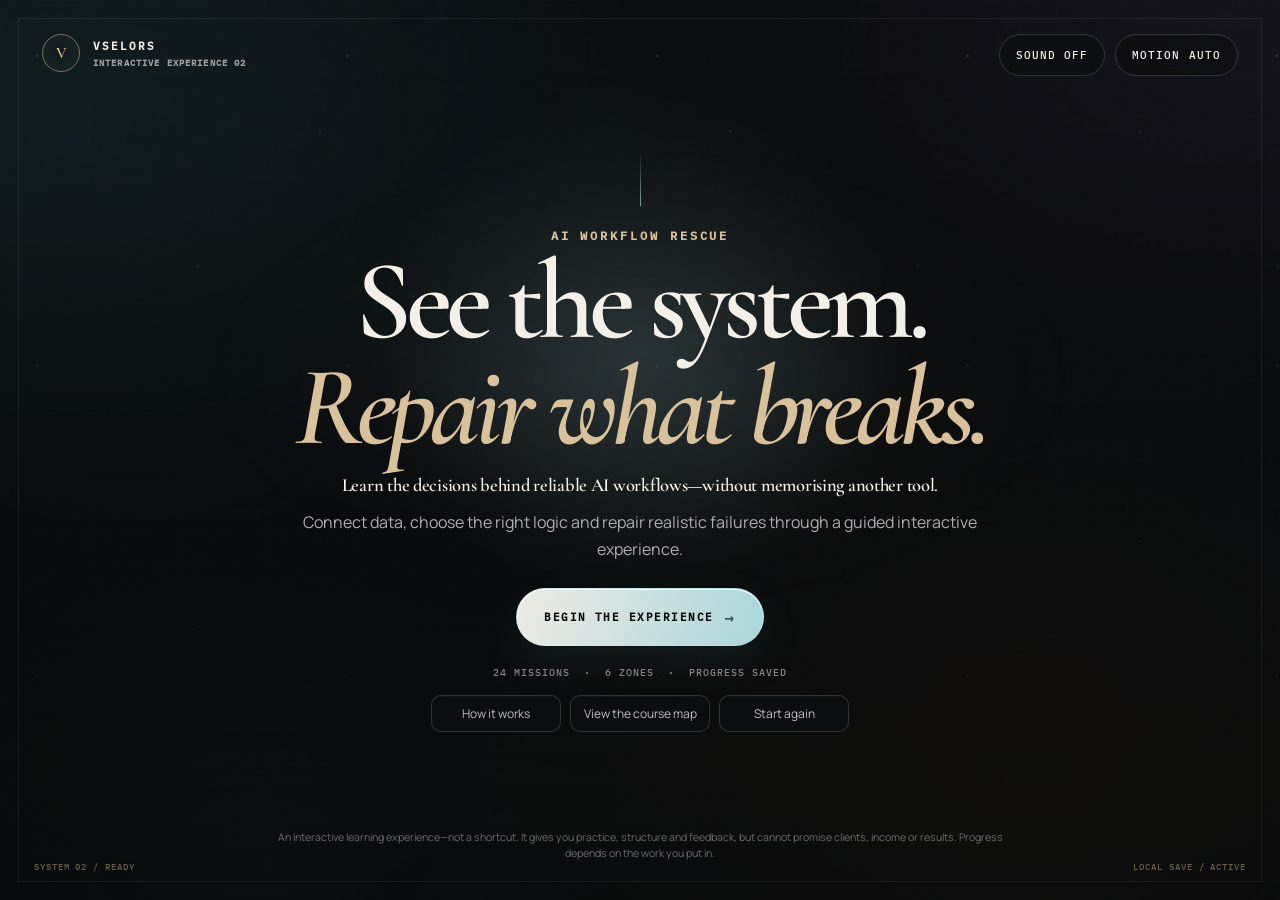
==== commit 725c7db2: "Add visual explanations, hints, solutions, and restart" ====
--- a/ai-workflow-rescue/index.html
+++ b/ai-workflow-rescue/index.html
@@ -4,8 +4,8 @@
   <meta charset="utf-8" />
   <meta name="viewport" content="width=device-width, initial-scale=1, viewport-fit=cover" />
   <meta name="theme-color" content="#05070b" />
-  <meta name="description" content="AI Workflow Rescue — an interactive learning experience by Vaelora." />
-  <title>AI Workflow Rescue — Vaelora</title>
+  <meta name="description" content="AI Workflow Rescue — an interactive learning experience by Vselors." />
+  <title>AI Workflow Rescue — Vselors</title>
   <style>
     @font-face { font-family: "Vselors Serif"; src: url([data-uri]) format("woff2"); font-style: normal; font-weight: 600; font-display: swap; }
     @font-face { font-family: "Vselors Serif"; src: url([data-uri]) format("woff2"); font-style: italic; font-weight: 600; font-display: swap; }
@@ -972,76 +972,6 @@
 
     .activity-title { margin:0 0 .85rem; color:#9aa1a1; font:500 .58rem "Vselors Mono",monospace; letter-spacing:.12em; text-transform:uppercase; }
     .activity-note { margin:.75rem 0 0; color:#8f9696; font-size:.74rem; line-height:1.6; }
-
-    /* Mission visual briefs: explanatory pictures, not decoration */
-    .mission-brief { display:block; }
-    .mission-brief-intro { max-width:780px; }
-    .mission-brief-body {
-      display:grid;
-      grid-template-columns:minmax(0,1.45fr) minmax(260px,.65fr);
-      gap:1rem;
-      align-items:stretch;
-      margin-top:1.5rem;
-    }
-    .mission-brief-body .brief-card { height:100%; display:flex; flex-direction:column; justify-content:center; }
-    .mission-visual {
-      position:relative;
-      min-height:248px;
-      margin:0;
-      border:1px solid rgba(243,240,233,.11);
-      border-radius:20px;
-      overflow:hidden;
-      background:
-        radial-gradient(circle at 76% 20%, color-mix(in srgb,var(--zone-accent, var(--ion)) 13%, transparent), transparent 34%),
-        linear-gradient(145deg,rgba(17,20,21,.96),rgba(7,9,10,.98));
-      box-shadow:inset 0 1px 0 rgba(255,255,255,.035),0 18px 50px rgba(0,0,0,.18);
-    }
-    .mission-visual::after {
-      content:"";
-      position:absolute;
-      inset:0;
-      pointer-events:none;
-      background:linear-gradient(110deg,transparent 25%,rgba(255,255,255,.025) 45%,transparent 65%);
-      transform:translateX(-100%);
-      animation:visual-scan 8s ease-in-out infinite;
-    }
-    @keyframes visual-scan { 0%,68%{transform:translateX(-100%)} 88%,100%{transform:translateX(100%)} }
-    .mission-visual svg { display:block; width:100%; height:210px; color:var(--zone-accent,var(--ion)); }
-    .mission-visual figcaption {
-      display:flex;
-      align-items:center;
-      gap:.55rem;
-      min-height:38px;
-      padding:.65rem .9rem;
-      border-top:1px solid rgba(243,240,233,.08);
-      color:#a8aeae;
-      font-size:.68rem;
-      line-height:1.45;
-    }
-    .mission-visual figcaption::before { content:"VIEW"; color:var(--zone-accent,var(--ion)); font:600 .5rem "Vselors Mono",monospace; letter-spacing:.13em; }
-    .scene-grid { stroke:rgba(243,240,233,.055); stroke-width:1; }
-    .scene-panel { fill:rgba(18,22,23,.93); stroke:rgba(243,240,233,.16); stroke-width:1.2; }
-    .scene-panel-soft { fill:rgba(184,232,237,.045); stroke:rgba(184,232,237,.2); stroke-width:1.2; }
-    .scene-line { fill:none; stroke:currentColor; stroke-width:2.2; stroke-linecap:round; stroke-linejoin:round; }
-    .scene-line-muted { fill:none; stroke:rgba(243,240,233,.24); stroke-width:1.5; stroke-linecap:round; stroke-linejoin:round; }
-    .scene-line-danger { fill:none; stroke:#d98a81; stroke-width:2.2; stroke-linecap:round; stroke-linejoin:round; }
-    .scene-accent { fill:currentColor; }
-    .scene-success { fill:#82d7c0; }
-    .scene-danger { fill:#d98a81; }
-    .scene-amber { fill:#d8c19b; }
-    .scene-text { fill:#eceae4; font:600 12px "Vselors Sans",sans-serif; }
-    .scene-text-small { fill:#969d9d; font:500 9px "Vselors Mono",monospace; letter-spacing:.06em; }
-    .scene-text-tiny { fill:#7f8787; font:500 7px "Vselors Mono",monospace; letter-spacing:.04em; }
-    .scene-node-pulse { animation:scene-pulse 2.8s ease-in-out infinite; transform-box:fill-box; transform-origin:center; }
-    .scene-flow { stroke-dasharray:5 7; animation:scene-flow 6s linear infinite; }
-    .scene-float { animation:scene-float 4.5s ease-in-out infinite; transform-box:fill-box; transform-origin:center; }
-    @keyframes scene-pulse { 0%,100%{opacity:.55;transform:scale(.92)} 50%{opacity:1;transform:scale(1.08)} }
-    @keyframes scene-flow { to{stroke-dashoffset:-48} }
-    @keyframes scene-float { 0%,100%{transform:translateY(0)} 50%{transform:translateY(-5px)} }
-    body.reduce-motion .mission-visual::after,
-    body.reduce-motion .scene-node-pulse,
-    body.reduce-motion .scene-flow,
-    body.reduce-motion .scene-float { animation:none !important; }
     .reveal-board { position:relative; min-height:340px; padding:1rem; border:1px solid rgba(243,240,233,.1); border-radius:20px; background:rgba(8,10,11,.66); overflow:hidden; }
     .creator-message { padding:1.4rem; border-left:2px solid var(--amber); background:rgba(216,193,155,.05); }
     .creator-message blockquote { margin:.45rem 0 0; font:600 clamp(1.35rem,3vw,2.35rem)/1.2 "Vselors Serif",serif; color:#eeece6; }
@@ -1106,7 +1036,6 @@
       .triage-layout { grid-template-columns:1fr; }
       .triage-tray,.triage-bay { min-height:120px; }
       .inspect-layout,.control-lab { grid-template-columns:1fr; }
-      .mission-brief-body { grid-template-columns:1fr; }
       .result-strip { grid-template-columns:repeat(2,1fr); }
     }
     @media (max-width:520px) {
@@ -1116,227 +1045,31 @@
       .scan-row p { grid-column:1/-1; }
       .result-strip { grid-template-columns:1fr; }
     }
-
-    /* ------------------------------------------------------------
-       VISUAL LEARNING + GUIDED RECOVERY
-       Brighter explanatory scenes, visible help and a richer backdrop.
-       ------------------------------------------------------------ */
-    body {
-      isolation:isolate;
-      background:#090b0d;
-    }
-    body::before,
-    body::after {
-      content:"";
-      position:fixed;
-      inset:-18%;
-      z-index:-1;
-      pointer-events:none;
-    }
-    body::before {
-      background:
-        radial-gradient(ellipse at 17% 23%, rgba(66,126,137,.34), transparent 34%),
-        radial-gradient(ellipse at 84% 17%, rgba(117,88,140,.23), transparent 30%),
-        radial-gradient(ellipse at 72% 78%, rgba(170,125,76,.18), transparent 34%),
-        radial-gradient(ellipse at 28% 84%, rgba(70,126,105,.16), transparent 30%);
-      filter:blur(42px);
-      animation:ambient-drift 22s ease-in-out infinite alternate;
-    }
-    body::after {
-      inset:0;
-      opacity:.38;
-      background:
-        linear-gradient(90deg,rgba(184,232,237,.04) 1px,transparent 1px),
-        linear-gradient(rgba(184,232,237,.03) 1px,transparent 1px),
-        radial-gradient(circle at 12% 18%,rgba(255,255,255,.55) 0 1px,transparent 1.8px),
-        radial-gradient(circle at 78% 32%,rgba(216,193,155,.48) 0 1px,transparent 1.8px),
-        radial-gradient(circle at 55% 74%,rgba(184,232,237,.45) 0 1px,transparent 1.8px);
-      background-size:88px 88px,88px 88px,310px 310px,410px 410px,360px 360px;
-      mask-image:linear-gradient(to bottom,rgba(0,0,0,.95),rgba(0,0,0,.28));
-    }
-    @keyframes ambient-drift {
-      from { transform:translate3d(-1.5%,-1%,0) scale(1); }
-      to { transform:translate3d(2%,1.5%,0) scale(1.06); }
-    }
-    #home-screen,
-    #intro-screen,
-    #zone-screen {
-      background-color:transparent !important;
-    }
-    #home-screen {
-      background:
-        radial-gradient(circle at 50% 38%,rgba(184,232,237,.11),transparent 31%),
-        linear-gradient(180deg,rgba(7,9,11,.48),rgba(7,8,9,.78)) !important;
-    }
-    #intro-screen {
-      background:
-        radial-gradient(circle at 50% 46%,rgba(184,232,237,.12),transparent 35%),
-        linear-gradient(145deg,rgba(8,10,11,.72),rgba(5,6,7,.86)) !important;
-    }
-    #zone-screen {
-      background:
-        radial-gradient(circle at 77% 19%,var(--zone-soft),transparent 31%),
-        radial-gradient(circle at 15% 82%,rgba(216,193,155,.065),transparent 30%),
-        linear-gradient(145deg,rgba(7,8,9,.74),rgba(10,12,13,.83) 58%,rgba(7,8,9,.8)) !important;
-    }
-    .mission-layer {
-      background:
-        radial-gradient(circle at 82% 14%,color-mix(in srgb,var(--zone-accent,var(--ion)) 10%,transparent),transparent 28%),
-        rgba(7,8,9,.89) !important;
-    }
-
-    .mission-brief-body {
-      grid-template-columns:1fr;
-      gap:1rem;
-    }
-    .mission-brief-body .brief-card {
-      min-height:0;
-      padding:1.15rem 1.25rem;
-      border-left:2px solid var(--zone-accent,var(--ion));
-    }
-    .mission-visual {
-      min-height:390px;
-      border-color:color-mix(in srgb,var(--zone-accent,var(--ion)) 28%,rgba(243,240,233,.12));
-      background:
-        radial-gradient(circle at 76% 20%,color-mix(in srgb,var(--zone-accent,var(--ion)) 24%,transparent),transparent 36%),
-        radial-gradient(circle at 14% 88%,rgba(216,193,155,.1),transparent 34%),
-        linear-gradient(145deg,rgba(23,29,31,.98),rgba(8,11,13,.99));
-      box-shadow:inset 0 1px 0 rgba(255,255,255,.05),0 24px 70px rgba(0,0,0,.3),0 0 0 1px rgba(255,255,255,.02);
-    }
-    .visual-explainer-head {
-      position:relative;
-      z-index:2;
-      display:grid;
-      grid-template-columns:auto 1fr;
-      align-items:center;
-      gap:.85rem;
-      padding:1rem 1.15rem .8rem;
-      border-bottom:1px solid rgba(243,240,233,.09);
-      background:linear-gradient(90deg,color-mix(in srgb,var(--zone-accent,var(--ion)) 8%,transparent),transparent);
-    }
-    .visual-explainer-head span,
-    .visual-caption-label {
-      color:var(--zone-accent,var(--ion));
-      font:600 .52rem "Vselors Mono",monospace;
-      letter-spacing:.14em;
-      text-transform:uppercase;
-    }
-    .visual-explainer-head strong {
-      color:#efeee9;
-      font:600 clamp(1rem,2vw,1.28rem) "Vselors Serif",serif;
-      letter-spacing:-.015em;
-    }
-    .visual-canvas {
-      position:relative;
-      padding:.45rem 1rem 0;
-    }
-    .mission-visual svg { height:275px; filter:drop-shadow(0 16px 28px rgba(0,0,0,.2)); }
-    .mission-visual figcaption {
-      display:grid;
-      grid-template-columns:auto 1fr;
-      align-items:start;
-      gap:.75rem;
-      min-height:52px;
-      padding:.85rem 1.1rem 1rem;
-      background:rgba(3,6,8,.38);
-      color:#c3c8c7;
-      font-size:.73rem;
-    }
-    .mission-visual figcaption::before { display:none; }
-    .scene-grid { stroke:rgba(243,240,233,.085); }
-    .scene-panel { fill:rgba(23,29,31,.97); stroke:rgba(243,240,233,.26); stroke-width:1.4; }
-    .scene-panel-soft { fill:color-mix(in srgb,var(--zone-accent,var(--ion)) 11%,rgba(13,17,18,.96)); stroke:color-mix(in srgb,var(--zone-accent,var(--ion)) 48%,transparent); stroke-width:1.5; }
-    .scene-text-small { fill:#c5cbca; }
-    .scene-text-tiny { fill:#a9b1b0; }
-
-    .mission-feedback {
-      min-height:48px;
-      margin-top:1rem;
-      padding:.85rem 1rem;
-      border:1px solid rgba(243,240,233,.09);
-      border-radius:13px;
-      background:rgba(7,10,11,.56);
-    }
-    .mission-feedback-label {
-      display:block;
-      margin-bottom:.28rem;
-      color:#7f8787;
-      font:600 .5rem "Vselors Mono",monospace;
-      letter-spacing:.13em;
-      text-transform:uppercase;
-    }
-    .mission-hint { margin:0; min-height:1.2rem; }
-    .learning-support {
-      margin-top:.85rem;
-      border:1px solid rgba(216,193,155,.17);
-      border-radius:16px;
-      overflow:hidden;
-      background:linear-gradient(120deg,rgba(216,193,155,.055),rgba(11,14,15,.68));
-    }
-    .support-head {
-      display:flex;
-      align-items:center;
-      justify-content:space-between;
-      gap:1rem;
-      padding:.9rem 1rem;
-    }
-    .support-head strong {
-      display:block;
-      margin-bottom:.18rem;
-      color:#e9e6de;
-      font:600 1.05rem "Vselors Serif",serif;
-    }
-    .support-head p { margin:0; color:#8f9696; font-size:.68rem; }
-    .support-actions { display:flex; flex-wrap:wrap; justify-content:flex-end; gap:.5rem; }
-    .attempt-chip {
-      display:inline-flex;
-      align-items:center;
-      padding:.55rem .7rem;
-      border:1px solid rgba(243,240,233,.1);
-      border-radius:999px;
-      color:#999f9f;
-      font:600 .53rem "Vselors Mono",monospace;
-      letter-spacing:.06em;
-    }
-    .hint-copy,
-    .solution-panel {
-      border-top:1px solid rgba(243,240,233,.08);
-      padding:.9rem 1rem;
-      color:#bec3c2;
-      font-size:.73rem;
-      line-height:1.6;
-      white-space:pre-line;
-    }
-    .hint-copy[hidden],
-    .solution-panel[hidden],
-    #show-solution[hidden] { display:none; }
-    .solution-panel {
-      border-top-color:rgba(130,215,192,.22);
-      background:rgba(130,215,192,.045);
-      color:#d7e4df;
-    }
-    .solution-panel strong { color:#82d7c0; }
-    .reset-warning {
-      margin:1.1rem 0;
-      padding:1rem;
-      border:1px solid rgba(217,138,129,.18);
-      border-radius:14px;
-      background:rgba(217,138,129,.045);
-      color:#bfc3c1;
-      font-size:.76rem;
-      line-height:1.6;
-    }
-
-    @media (max-width:680px) {
-      .mission-visual { min-height:320px; }
-      .mission-visual svg { height:220px; }
-      .visual-explainer-head { grid-template-columns:1fr; gap:.35rem; }
-      .mission-visual figcaption { grid-template-columns:1fr; gap:.3rem; }
-      .support-head { align-items:flex-start; flex-direction:column; }
-      .support-actions { justify-content:flex-start; width:100%; }
-      .support-actions .small-button { flex:1; }
-      .header-actions .reset-progress { display:none; }
-    }
+    /* VISUAL LEARNING + GUIDED RECOVERY */
+    body{isolation:isolate;background:#090b0d}
+    body::before,body::after{content:"";position:fixed;inset:-18%;z-index:-1;pointer-events:none}
+    body::before{background:radial-gradient(ellipse at 17% 23%,rgba(66,126,137,.34),transparent 34%),radial-gradient(ellipse at 84% 17%,rgba(117,88,140,.23),transparent 30%),radial-gradient(ellipse at 72% 78%,rgba(170,125,76,.18),transparent 34%),radial-gradient(ellipse at 28% 84%,rgba(70,126,105,.16),transparent 30%);filter:blur(42px);animation:ambient-drift 22s ease-in-out infinite alternate}
+    body::after{inset:0;opacity:.38;background:linear-gradient(90deg,rgba(184,232,237,.04) 1px,transparent 1px),linear-gradient(rgba(184,232,237,.03) 1px,transparent 1px),radial-gradient(circle at 12% 18%,rgba(255,255,255,.55) 0 1px,transparent 1.8px),radial-gradient(circle at 78% 32%,rgba(216,193,155,.48) 0 1px,transparent 1.8px),radial-gradient(circle at 55% 74%,rgba(184,232,237,.45) 0 1px,transparent 1.8px);background-size:88px 88px,88px 88px,310px 310px,410px 410px,360px 360px;mask-image:linear-gradient(to bottom,rgba(0,0,0,.95),rgba(0,0,0,.28))}
+    @keyframes ambient-drift{from{transform:translate3d(-1.5%,-1%,0) scale(1)}to{transform:translate3d(2%,1.5%,0) scale(1.06)}}
+    #home-screen,#intro-screen,#zone-screen{background-color:transparent!important}
+    #home-screen{background:radial-gradient(circle at 50% 38%,rgba(184,232,237,.11),transparent 31%),linear-gradient(180deg,rgba(7,9,11,.48),rgba(7,8,9,.78))!important}
+    #intro-screen{background:radial-gradient(circle at 50% 46%,rgba(184,232,237,.12),transparent 35%),linear-gradient(145deg,rgba(8,10,11,.72),rgba(5,6,7,.86))!important}
+    #zone-screen{background:radial-gradient(circle at 77% 19%,var(--zone-soft),transparent 31%),radial-gradient(circle at 15% 82%,rgba(216,193,155,.065),transparent 30%),linear-gradient(145deg,rgba(7,8,9,.74),rgba(10,12,13,.83) 58%,rgba(7,8,9,.8))!important}
+    .mission-layer{background:radial-gradient(circle at 82% 14%,color-mix(in srgb,var(--zone-accent,var(--ion)) 10%,transparent),transparent 28%),rgba(7,8,9,.89)!important}
+    .mission-brief{display:block}.mission-brief-intro{max-width:780px}.mission-brief-body{display:grid;grid-template-columns:1fr;gap:1rem;margin-top:1.5rem}
+    .mission-brief-body .brief-card{min-height:0;height:auto;padding:1.15rem 1.25rem;border-left:2px solid var(--zone-accent,var(--ion))}
+    .mission-visual{position:relative;min-height:390px;margin:0;border:1px solid color-mix(in srgb,var(--zone-accent,var(--ion)) 28%,rgba(243,240,233,.12));border-radius:20px;overflow:hidden;background:radial-gradient(circle at 76% 20%,color-mix(in srgb,var(--zone-accent,var(--ion)) 24%,transparent),transparent 36%),radial-gradient(circle at 14% 88%,rgba(216,193,155,.1),transparent 34%),linear-gradient(145deg,rgba(23,29,31,.98),rgba(8,11,13,.99));box-shadow:inset 0 1px 0 rgba(255,255,255,.05),0 24px 70px rgba(0,0,0,.3)}
+    .visual-explainer-head{position:relative;z-index:2;display:grid;grid-template-columns:auto 1fr;align-items:center;gap:.85rem;padding:1rem 1.15rem .8rem;border-bottom:1px solid rgba(243,240,233,.09);background:linear-gradient(90deg,color-mix(in srgb,var(--zone-accent,var(--ion)) 8%,transparent),transparent)}
+    .visual-explainer-head span,.visual-caption-label{color:var(--zone-accent,var(--ion));font:600 .52rem "Vselors Mono",monospace;letter-spacing:.14em;text-transform:uppercase}.visual-explainer-head strong{color:#efeee9;font:600 clamp(1rem,2vw,1.28rem) "Vselors Serif",serif;letter-spacing:-.015em}
+    .visual-canvas{position:relative;padding:.45rem 1rem 0}.mission-visual svg{display:block;width:100%;height:275px;filter:drop-shadow(0 16px 28px rgba(0,0,0,.2))}
+    .mission-visual figcaption{display:grid;grid-template-columns:auto 1fr;align-items:start;gap:.75rem;min-height:52px;margin:0;padding:.85rem 1.1rem 1rem;border-top:1px solid rgba(243,240,233,.08);background:rgba(3,6,8,.38);color:#c3c8c7;font-size:.73rem;line-height:1.5}.mission-visual figcaption::before{display:none}
+    .scene-grid{stroke:rgba(243,240,233,.085);stroke-width:1}.scene-panel{fill:rgba(23,29,31,.97);stroke:rgba(243,240,233,.26);stroke-width:1.4}.scene-panel-soft{fill:color-mix(in srgb,var(--zone-accent,var(--ion)) 11%,rgba(13,17,18,.96));stroke:color-mix(in srgb,var(--zone-accent,var(--ion)) 48%,transparent);stroke-width:1.5}.scene-line{fill:none;stroke:currentColor;stroke-width:2.2;stroke-linecap:round;stroke-linejoin:round}.scene-line-muted{fill:none;stroke:rgba(243,240,233,.25);stroke-width:1.5}.scene-flow{stroke-dasharray:5 7;animation:scene-flow 6s linear infinite}.scene-accent{fill:currentColor}.scene-danger{fill:#d98a81}.scene-success{fill:#82d7c0}.scene-amber{fill:#d8c19b}.scene-text{fill:#eceae4;font:600 11px "Vselors Sans",sans-serif}.scene-text-small{fill:#c5cbca;font:500 9px "Vselors Mono",monospace;letter-spacing:.04em}.scene-text-tiny{fill:#a9b1b0;font:500 7px "Vselors Mono",monospace;letter-spacing:.04em}@keyframes scene-flow{to{stroke-dashoffset:-48}}
+    .mission-feedback{min-height:48px;margin-top:1rem;padding:.85rem 1rem;border:1px solid rgba(243,240,233,.09);border-radius:13px;background:rgba(7,10,11,.56)}.mission-feedback-label{display:block;margin-bottom:.28rem;color:#7f8787;font:600 .5rem "Vselors Mono",monospace;letter-spacing:.13em;text-transform:uppercase}.mission-hint{margin:0;min-height:1.2rem}
+    .learning-support{margin-top:.85rem;border:1px solid rgba(216,193,155,.17);border-radius:16px;overflow:hidden;background:linear-gradient(120deg,rgba(216,193,155,.055),rgba(11,14,15,.68))}.support-head{display:flex;align-items:center;justify-content:space-between;gap:1rem;padding:.9rem 1rem}.support-head strong{display:block;margin-bottom:.18rem;color:#e9e6de;font:600 1.05rem "Vselors Serif",serif}.support-head p{margin:0;color:#8f9696;font-size:.68rem}.support-actions{display:flex;flex-wrap:wrap;justify-content:flex-end;gap:.5rem}
+    .attempt-chip{display:inline-flex;align-items:center;padding:.55rem .7rem;border:1px solid rgba(243,240,233,.1);border-radius:999px;color:#999f9f;font:600 .53rem "Vselors Mono",monospace;letter-spacing:.06em}.hint-copy,.solution-panel{border-top:1px solid rgba(243,240,233,.08);padding:.9rem 1rem;color:#bec3c2;font-size:.73rem;line-height:1.6;white-space:pre-line}.hint-copy[hidden],.solution-panel[hidden],#show-solution[hidden]{display:none}.solution-panel{border-top-color:rgba(130,215,192,.22);background:rgba(130,215,192,.045);color:#d7e4df}.solution-panel strong{color:#82d7c0}
+    .reset-warning{margin:1.1rem 0;padding:1rem;border:1px solid rgba(217,138,129,.18);border-radius:14px;background:rgba(217,138,129,.045);color:#bfc3c1;font-size:.76rem;line-height:1.6}
+    @media(max-width:680px){.mission-visual{min-height:320px}.mission-visual svg{height:220px}.visual-explainer-head{grid-template-columns:1fr;gap:.35rem}.mission-visual figcaption{grid-template-columns:1fr;gap:.3rem}.support-head{align-items:flex-start;flex-direction:column}.support-actions{justify-content:flex-start;width:100%}.support-actions .small-button{flex:1}.header-actions .reset-progress{display:none}}
+
   </style>
 </head>
 <body>
@@ -1347,7 +1080,7 @@
     <section id="home-screen" class="screen active" aria-labelledby="home-title">
       <div class="brand-lockup">
         <div class="brand-mark" aria-hidden="true"><span>V</span></div>
-        <div class="brand-name mono">VAELORA<span class="brand-sub">INTERACTIVE EXPERIENCE 02</span></div>
+        <div class="brand-name mono">VSELORS<span class="brand-sub">INTERACTIVE EXPERIENCE 02</span></div>
       </div>
 
       <div class="home-tools">
@@ -2168,30 +1901,30 @@
       };
 
       const missionHelp = {
-        1: { hints:['Ignore the tool names. Read only what the creator repeats and what result they want.','The creator wants drafts to review—not automatic publishing.'], solution:'Remove every tool card. The revealed need is: approved video → three draft posts → human review.' },
-        2: { hints:['Ask whether the task is predictable, language-based or sensitive.','Fixed moves use rules; rewriting uses AI; public judgment stays human.'], solution:'Simple rules: move approved caption; rename files by date. AI assistance: rewrite transcript. Human: sensitive story decision; opinion check.' },
-        3: { hints:['Choose one result that can be checked today.','Keep the creator’s review before anything becomes public.'], solution:'Choose “Three draft captions saved for review.”' },
-        4: { hints:['Begin with the event that starts the flow.','Information must arrive before work can happen.'], solution:'Approved transcript added → Transcript content → Create three platform drafts → Save drafts for review.' },
-        5: { hints:['Match fields by meaning, not by their position.','A transcript is source material; an email is a notification recipient.'], solution:'Video title → Content title; Transcript → Source material; Instagram → Target platform; Draft → Review status; Creator email → Notification recipient.' },
-        6: { hints:['Only the exact Approved value should continue.','Missing and differently capitalised values should stop safely.'], solution:'Approved → Continue; Needs Changes → Return for editing; [empty] → Stop + alert; lowercase approved → Stop + alert.' },
-        7: { hints:['Open the bundle before touching individual ideas.','Combine only after every separate draft exists.'], solution:'Open bundle → Process each idea separately → Create one draft per idea → Combine into one review document.' },
-        8: { hints:['Ask whether the value is useful after this run ends.','A secret uses protected storage, never an ordinary data area.'], solution:'This run: caption draft, temporary API response, processing counter. Later: brand rules, approval status. Vault: secret access key.' },
-        9: { hints:['Inspect what is being exported, not only what a node uses.','A key that appears in a spreadsheet column is exposed.'], solution:'Open Spreadsheet export, identify api_key=sk-live-82A…, then move the exposed key to the protected credential vault.' },
-        10:{ hints:['A successful test address is separate from the live address.','Check both workflow activation and the address used by the creator form.'], solution:'Publish the workflow and connect the creator form to the production address.' },
-        11:{ hints:['The response tells you the exact missing field.','Do not add unrelated personal or secret data.'], solution:'Insert content_id: VID-204, then send the request again.' },
-        12:{ hints:['The creator input must be saved before AI creates anything.','The final action is review—not automatic publishing.'], solution:'Creator form → Save information → Create draft → Send for review. Then run all three submissions.' },
-        13:{ hints:['A complete brief begins with the evidence the AI may use.','Rules belong before the requested output shape.'], solution:'Source: approved transcript → Task: create three drafts → Rules: no invented facts or promises → Output: platform, caption, source line.' },
-        14:{ hints:['Remove anything that makes the data shape change between runs.','Check the field name, missing field, wrapper and length.'], solution:'Remove intro text; add platform; rename post_text to caption; remove markdown wrapper; shorten the caption.' },
-        15:{ hints:['Compare every claim directly with the original sentence.','A precise percentage with no source evidence is invented.'], solution:'Monday planning = Supported. Planning early helps consistency = Reasonable rewrite. 47% sales for 10,000 customers = Unsupported.' },
-        16:{ hints:['Public, sensitive or promise-making actions need a person.','Private mechanical actions can usually continue automatically.'], solution:'Automatic: save a draft; rename a file. Human review: publish a sensitive story; send a refund promise.' },
-        17:{ hints:['The loud error is not always the first error.','Find where a correct value first becomes empty.'], solution:'Mark Step 02 — Load transcript as the first broken step.' },
-        18:{ hints:['Preserve evidence before notifying anyone.','The route should end by stopping unsafe later actions.'], solution:'Save error details → Keep failed item → Notify workflow owner → Stop unsafe later actions.' },
-        19:{ hints:['Reduce how many requests arrive at once.','Add breathing room and cap repeated attempts.'], solution:'Batch size 20 or fewer; delay at least 2 seconds; retry attempts no more than 3.' },
-        20:{ hints:['The workflow needs proof that this exact item already ran.','Timing changes do not create duplicate protection.'], solution:'Select Unique content ID, “Published” status check and Record of completed actions.' },
-        21:{ hints:['Keep only information needed to create the platform draft.','Passwords, keys and unrelated personal details must not travel.'], solution:'Remove password, API key, home address, private notes and the full document. Keep approved transcript and target platform.' },
-        22:{ hints:['Let cheap rules remove work before AI is called.','Shorten and group the useful inputs.'], solution:'Select: run simple filters before AI; send only the useful source section; group repeated items into one call.' },
-        23:{ hints:['A release test needs more than the normal case.','Run every case until each has a safe outcome.'], solution:'Run Normal, Missing, Unexpectedly long, Malformed/refusal and Disconnected app cases.' },
-        24:{ hints:['Build the reviewed path before adding safeguards.','The workflow ends with saved approved drafts, not instant publishing.'], solution:'Approved source → Extract useful information → Create platform drafts → Check accuracy → Request human approval → Save approved drafts. Install all six release requirements.' }
+        1:{hints:['Ignore the tool names. Read only what the creator repeats and what result they want.','The creator wants drafts to review—not automatic publishing.'],solution:'Remove every tool card. The revealed need is: approved video → three draft posts → human review.'},
+        2:{hints:['Ask whether the task is predictable, language-based or sensitive.','Fixed moves use rules; rewriting uses AI; public judgment stays human.'],solution:'Simple rules: move approved caption; rename files by date. AI assistance: rewrite transcript. Human: sensitive story decision; opinion check.'},
+        3:{hints:['Choose one result that can be checked today.','Keep the creator’s review before anything becomes public.'],solution:'Choose “Three draft captions saved for review.”'},
+        4:{hints:['Begin with the event that starts the flow.','Information must arrive before work can happen.'],solution:'Approved transcript added → Transcript content → Create three platform drafts → Save drafts for review.'},
+        5:{hints:['Match fields by meaning, not by their position.','A transcript is source material; an email is a notification recipient.'],solution:'Video title → Content title; Transcript → Source material; Instagram → Target platform; Draft → Review status; Creator email → Notification recipient.'},
+        6:{hints:['Only the exact Approved value should continue.','Missing and differently capitalised values should stop safely.'],solution:'Approved → Continue; Needs Changes → Return for editing; [empty] → Stop + alert; lowercase approved → Stop + alert.'},
+        7:{hints:['Open the bundle before touching individual ideas.','Combine only after every separate draft exists.'],solution:'Open bundle → Process each idea separately → Create one draft per idea → Combine into one review document.'},
+        8:{hints:['Ask whether the value is useful after this run ends.','A secret uses protected storage, never an ordinary data area.'],solution:'This run: caption draft, temporary API response, processing counter. Later: brand rules, approval status. Vault: secret access key.'},
+        9:{hints:['Inspect what is being exported, not only what a node uses.','A key that appears in a spreadsheet column is exposed.'],solution:'Open Spreadsheet export, identify api_key=sk-live-82A…, then move the exposed key to the protected credential vault.'},
+        10:{hints:['A successful test address is separate from the live address.','Check both workflow activation and the address used by the creator form.'],solution:'Publish the workflow and connect the creator form to the production address.'},
+        11:{hints:['The response tells you the exact missing field.','Do not add unrelated personal or secret data.'],solution:'Insert content_id: VID-204, then send the request again.'},
+        12:{hints:['The creator input must be saved before AI creates anything.','The final action is review—not automatic publishing.'],solution:'Creator form → Save information → Create draft → Send for review. Then run all three submissions.'},
+        13:{hints:['A complete brief begins with the evidence the AI may use.','Rules belong before the requested output shape.'],solution:'Source: approved transcript → Task: create three drafts → Rules: no invented facts or promises → Output: platform, caption, source line.'},
+        14:{hints:['Remove anything that makes the data shape change between runs.','Check the field name, missing field, wrapper and length.'],solution:'Remove intro text; add platform; rename post_text to caption; remove markdown wrapper; shorten the caption.'},
+        15:{hints:['Compare every claim directly with the original sentence.','A precise percentage with no source evidence is invented.'],solution:'Monday planning = Supported. Planning early helps consistency = Reasonable rewrite. 47% sales for 10,000 customers = Unsupported.'},
+        16:{hints:['Public, sensitive or promise-making actions need a person.','Private mechanical actions can usually continue automatically.'],solution:'Automatic: save a draft; rename a file. Human review: publish a sensitive story; send a refund promise.'},
+        17:{hints:['The loud error is not always the first error.','Find where a correct value first becomes empty.'],solution:'Mark Step 02 — Load transcript as the first broken step.'},
+        18:{hints:['Preserve evidence before notifying anyone.','The route should end by stopping unsafe later actions.'],solution:'Save error details → Keep failed item → Notify workflow owner → Stop unsafe later actions.'},
+        19:{hints:['Reduce how many requests arrive at once.','Add breathing room and cap repeated attempts.'],solution:'Batch size 20 or fewer; delay at least 2 seconds; retry attempts no more than 3.'},
+        20:{hints:['The workflow needs proof that this exact item already ran.','Timing changes do not create duplicate protection.'],solution:'Select Unique content ID, “Published” status check and Record of completed actions.'},
+        21:{hints:['Keep only information needed to create the platform draft.','Passwords, keys and unrelated personal details must not travel.'],solution:'Remove password, API key, home address, private notes and the full document. Keep approved transcript and target platform.'},
+        22:{hints:['Let cheap rules remove work before AI is called.','Shorten and group the useful inputs.'],solution:'Select: run simple filters before AI; send only the useful source section; group repeated items into one call.'},
+        23:{hints:['A release test needs more than the normal case.','Run every case until each has a safe outcome.'],solution:'Run Normal, Missing, Unexpectedly long, Malformed/refusal and Disconnected app cases.'},
+        24:{hints:['Build the reviewed path before adding safeguards.','The workflow ends with saved approved drafts, not instant publishing.'],solution:'Approved source → Extract useful information → Create platform drafts → Check accuracy → Request human approval → Save approved drafts. Install all six release requirements.'}
       };
 
       const defaultState = {
@@ -2286,202 +2019,47 @@
       }
       function openZone(zone) { if(!zoneUnlocked(zone)){showToast('Complete the previous zone first.');tone('error');return;} currentZone=zone;renderMap();pageTransition('zone-screen',`Opening Zone ${String(zone).padStart(2,'0')}`); }
 
+      const visualScenes = {
+        1:['Tool clutter hides the creator’s real request','TOOL NOISE','REPEATED TASK','DRAFTS + REVIEW','Clear the tool labels to uncover what the creator actually repeats and needs.'],
+        2:['Choose the right worker for each kind of task','TASK TYPE','RULE · AI · HUMAN','RIGHT WORKER','Predictable work, language work and sensitive judgment need different handlers.'],
+        3:['Cut an oversized agent into one useful first result','17-NODE AGENT','CUT THE SCOPE','3 DRAFTS + REVIEW','The controlled, reviewable result is stronger than an untestable autonomous promise.'],
+        4:['See the four parts inside every simple workflow','START','INFORMATION + WORK','REVIEWED RESULT','Follow the path from the event that begins the flow to the result it delivers.'],
+        5:['Map incoming information by meaning','INCOMING VALUES','MATCH THE FIELD','CORRECT DESTINATION','A title, transcript and email must land in fields that expect that exact meaning.'],
+        6:['Route each status through a safe gate','STATUS VALUE','EXACT CONDITION','CONTINUE / RETURN / STOP','The picture shows why Approved, missing and mismatched values cannot share one route.'],
+        7:['Split a bundle before processing each item','5 IDEAS TOGETHER','SPLIT + PROCESS','ONE REVIEW FILE','Individual items are worked separately, then combined after every draft exists.'],
+        8:['Give information the right lifespan and location','WORKFLOW DATA','RUN / LATER / VAULT','SAFE STORAGE','Temporary values, reusable values and secrets belong in different places.'],
+        9:['Spot a private key travelling as ordinary data','EXPOSED KEY','MOVE TO VAULT','SAFE CONNECTION','The key can power the connection without appearing in exports or messages.'],
+        10:['Trace why the test works but live events fail','TEST RECEIVED','PUBLISH + CONNECT','LIVE RECEIVED','Test and production signals use different routes; both activation and connection matter.'],
+        11:['Read the failed request and app response together','400 RESPONSE','ADD CONTENT ID','201 CREATED','The response identifies the missing field, so guessing is unnecessary.'],
+        12:['Build and test the first complete creator flow','CREATOR FORM','SAVE + DRAFT','HUMAN REVIEW','The safe flow ends at review and survives missing or unsupported submissions.'],
+        13:['Give AI four blocks of controlled context','SOURCE + TASK','RULES','OUTPUT SHAPE','A complete brief makes the AI result useful, bounded and checkable.'],
+        14:['Turn unstable AI text into predictable data','BROKEN OUTPUT','REPAIR 5 DEFECTS','STABLE FIELDS','Clean field names and a consistent shape protect the next workflow step.'],
+        15:['Compare every AI claim with its source','TRANSCRIPT','EVIDENCE CHECK','SUPPORTED ONLY','Precise claims without evidence are inventions, even when they sound polished.'],
+        16:['Place human review before risky actions','NEXT ACTION','RISK CHECK','AUTO / HUMAN','Sensitive, public and promise-making actions need a person before they continue.'],
+        17:['Find the first break instead of the loudest error','EMPTY VALUE','TRACE BACKWARD','FIRST BROKEN STEP','The AI error is only a symptom; the transcript disappeared one step earlier.'],
+        18:['Build a visible and recoverable error route','FAILED ACTION','SAVE + ALERT','SAFE STOP','A good escape route keeps the failed item and prevents unsafe later actions.'],
+        19:['Turn a request storm into controlled traffic','100 REQUESTS','BATCH + DELAY','LIMITED RETRIES','Small groups, breathing room and a retry limit protect the connected app.'],
+        20:['Make repeated events harmless','POST ×3','ID + STATUS CHECK','ONE RESULT','A unique ID and completion record stop retries from repeating the same action.'],
+        21:['Move only the data the workflow truly needs','FULL PAYLOAD','REMOVE PRIVATE DATA','MINIMUM DATA','Passwords, keys and unrelated personal information should not travel through the flow.'],
+        22:['Reduce cost before calling AI','100 CREDITS','FILTER + GROUP','LOWER WASTE','Cheap rules, shorter inputs and grouped work preserve quality with fewer calls.'],
+        23:['Test difficult inputs before release','HAPPY PATH','5 EDGE CASES','SAFE OUTCOMES','Missing, long, malformed and offline cases reveal failures one normal test cannot.'],
+        24:['Combine every control in the final creator workflow','APPROVED SOURCE','AI + CHECK + HUMAN','SAFE SAVED DRAFTS','The final system joins judgment, flow logic, reliability and safety.']
+      };
       function missionVisual(id) {
-        const frames = {
-          1: {
-            title:'Tool clutter hiding a creator’s real need',
-            desc:'Seven tool cards cover a creator message about turning one video into draft posts for review.',
-            caption:'Clear the tool names to reveal the repeated creator problem.',
-            art:`<g class="scene-float"><rect class="scene-panel" x="42" y="35" width="174" height="132" rx="16"/><circle class="scene-accent" cx="78" cy="77" r="15"/><path class="scene-line-muted" d="M61 119h135M61 137h100"/><text class="scene-text-small" x="61" y="55">CREATOR NEED</text></g><g transform="rotate(-6 320 105)"><rect class="scene-panel-soft" x="190" y="38" width="105" height="48" rx="10"/><text class="scene-text-small" x="210" y="67">AI AGENT</text></g><g transform="rotate(5 350 100)"><rect class="scene-panel" x="278" y="27" width="118" height="52" rx="10"/><text class="scene-text-small" x="300" y="58">CHATBOT</text></g><g transform="rotate(-3 440 110)"><rect class="scene-panel" x="382" y="48" width="124" height="50" rx="10"/><text class="scene-text-small" x="405" y="78">SCRAPER</text></g><g transform="rotate(4 330 150)"><rect class="scene-panel-soft" x="228" y="108" width="132" height="50" rx="10"/><text class="scene-text-small" x="251" y="138">AUTO-POSTER</text></g><g transform="rotate(-5 470 150)"><rect class="scene-panel" x="366" y="119" width="126" height="48" rx="10"/><text class="scene-text-small" x="401" y="148">CRM</text></g><path class="scene-line scene-flow" d="M526 105h66"/><circle class="scene-node-pulse scene-accent" cx="596" cy="105" r="6"/>`
-          },
-          2: {
-            title:'Three workstations for rules, AI and human judgment',
-            desc:'A visual sorting board shows predictable work, language work and sensitive decisions moving to different workers.',
-            caption:'Match the type of work to the worker that can handle it safely.',
-            art:`<rect class="scene-panel" x="28" y="26" width="178" height="154" rx="16"/><rect class="scene-panel-soft" x="231" y="26" width="178" height="154" rx="16"/><rect class="scene-panel" x="434" y="26" width="178" height="154" rx="16"/><text class="scene-text-small" x="78" y="50">SIMPLE RULES</text><text class="scene-text-small" x="292" y="50">AI ASSIST</text><text class="scene-text-small" x="486" y="50">HUMAN</text><path class="scene-line" d="M82 92h70M117 74v36"/><path class="scene-line" d="M277 111c22-54 67-54 86 0M300 130h42"/><circle class="scene-line" cx="523" cy="87" r="21"/><path class="scene-line" d="M487 151c8-33 65-33 73 0"/><rect class="scene-success" x="64" y="145" width="105" height="5" rx="2"/><rect class="scene-accent" x="267" y="145" width="105" height="5" rx="2"/><rect class="scene-amber" x="470" y="145" width="105" height="5" rx="2"/>`
-          },
-          3: {
-            title:'Oversized automation compared with one useful first workflow',
-            desc:'A tangled seventeen-node system is compared with a short flow that saves three drafts for review.',
-            caption:'See why the smaller controlled result is the stronger first build.',
-            art:`<text class="scene-text-small" x="58" y="33">OVERSIZED IDEA</text><g opacity=".7">${Array.from({length:17},(_,i)=>`<circle class="scene-panel" cx="${45+(i%6)*43}" cy="${58+Math.floor(i/6)*47}" r="12"/>`).join('')}<path class="scene-line-danger scene-flow" d="M45 58l43 47 43-47 43 94 43-47 43 47M45 105l86 47 43-94 86 47"/></g><text class="scene-text-small" x="395" y="33">SMALLEST WIN</text><rect class="scene-panel-soft" x="352" y="73" width="76" height="58" rx="12"/><rect class="scene-panel-soft" x="466" y="73" width="76" height="58" rx="12"/><path class="scene-line scene-flow" d="M430 102h34"/><text class="scene-text-tiny" x="370" y="96">VIDEO</text><text class="scene-text-tiny" x="361" y="112">SOURCE</text><text class="scene-text-tiny" x="481" y="96">3 DRAFTS</text><text class="scene-text-tiny" x="481" y="112">REVIEW</text><circle class="scene-success scene-node-pulse" cx="571" cy="102" r="18"/><path d="M563 102l6 6 11-13" fill="none" stroke="#07100d" stroke-width="3" stroke-linecap="round"/>`
-          },
-          4: {
-            title:'Four-part workflow shown as a visual path',
-            desc:'Approved transcript, transcript information, draft creation and saved review result appear as four connected blocks.',
-            caption:'Follow the picture from what starts the flow to what it delivers.',
-            art:`<path class="scene-line-muted scene-flow" d="M92 105h456"/>${[['START','Transcript added'],['INFO','Transcript'],['WORK','Create drafts'],['RESULT','Save for review']].map((item,i)=>`<g transform="translate(${42+i*150} 62)"><rect class="${i===3?'scene-panel-soft':'scene-panel'}" width="110" height="86" rx="14"/><text class="scene-text-small" x="18" y="27">${item[0]}</text><text class="scene-text-tiny" x="18" y="51">${item[1]}</text><circle class="${i===3?'scene-success':'scene-accent'}" cx="91" cy="22" r="5"/></g>`).join('')}`
-          },
-          5: {
-            title:'Incoming values connected to destination fields',
-            desc:'Title, transcript and platform values sit beside destination fields with one incorrect wire showing a transcript entering a title field.',
-            caption:'The lines make the mapping problem visible before you connect anything.',
-            art:`<text class="scene-text-small" x="54" y="31">INCOMING</text><text class="scene-text-small" x="470" y="31">DESTINATION</text>${['TITLE','TRANSCRIPT','PLATFORM'].map((t,i)=>`<g transform="translate(42 ${50+i*48})"><rect class="scene-panel" width="126" height="34" rx="8"/><text class="scene-text-tiny" x="15" y="21">${t}</text></g>`).join('')}${['CONTENT TITLE','SOURCE MATERIAL','TARGET PLATFORM'].map((t,i)=>`<g transform="translate(452 ${50+i*48})"><rect class="scene-panel" width="150" height="34" rx="8"/><text class="scene-text-tiny" x="15" y="21">${t}</text></g>`).join('')}<path class="scene-line scene-flow" d="M168 67C290 67 330 67 452 67M168 115C290 115 330 115 452 115M168 163C290 163 330 163 452 163"/><path class="scene-line-danger" d="M168 115C286 115 337 67 452 67"/><circle class="scene-danger scene-node-pulse" cx="310" cy="92" r="6"/>`
-          },
-          6: {
-            title:'Status cards approaching an approval gate',
-            desc:'Approved, Needs Changes, empty and lowercase approved cards approach three routes: continue, return and stop.',
-            caption:'The visual shows why one exact gate cannot treat every status the same.',
-            art:`${[['APPROVED','#82d7c0'],['NEEDS CHANGES','#d8c19b'],['[ EMPTY ]','#d98a81'],['approved','#969d9d']].map((item,i)=>`<g transform="translate(28 ${30+i*42})"><rect class="scene-panel" width="150" height="30" rx="8"/><circle cx="16" cy="15" r="4" fill="${item[1]}"/><text class="scene-text-tiny" x="30" y="19">${item[0]}</text></g>`).join('')}<path class="scene-line-muted scene-flow" d="M188 46h146M188 88h146M188 130h146M188 172h146"/><rect class="scene-panel-soft" x="334" y="45" width="76" height="128" rx="18"/><path class="scene-line" d="M358 78h28M372 64v28"/><text class="scene-text-tiny" x="352" y="130">GATE</text><path class="scene-line" d="M410 75h150"/><path class="scene-line-muted" d="M410 109h100"/><path class="scene-line-danger" d="M410 145h64"/><text class="scene-text-small" x="530" y="78">CONTINUE</text><text class="scene-text-small" x="530" y="112">RETURN</text><text class="scene-text-small" x="492" y="149">STOP</text>`
-          },
-          7: {
-            title:'One bundle split into five ideas and rebuilt',
-            desc:'A bundle opens, five items move through individual processing, then recombine in one review document.',
-            caption:'See the split-process-combine pattern as one continuous picture.',
-            art:`<rect class="scene-panel" x="35" y="68" width="105" height="78" rx="14"/><text class="scene-text-small" x="56" y="98">5 IDEAS</text><path class="scene-line" d="M58 116h60"/><path class="scene-line scene-flow" d="M140 107h80"/>${[0,1,2,3,4].map(i=>`<g transform="translate(${226+i*48} ${49+i%2*58})"><circle class="scene-panel-soft" r="15"/><text class="scene-text-tiny" x="-3" y="3">${i+1}</text></g>`).join('')}<path class="scene-line scene-flow" d="M450 107h62"/><rect class="scene-panel-soft" x="512" y="58" width="96" height="98" rx="14"/><path class="scene-line-muted" d="M530 83h60M530 101h60M530 119h46"/><text class="scene-text-tiny" x="530" y="143">REVIEW DOC</text>`
-          },
-          8: {
-            title:'Temporary, saved and protected storage',
-            desc:'Run-only data, information needed tomorrow and a secret key are shown entering three different storage areas.',
-            caption:'The three containers clarify what to keep, what to forget and what to protect.',
-            art:`${[['RUN ONLY','TEMP','rgba(243,240,233,.24)'],['NEEDED LATER','SAVED','#b8e8ed'],['SECRET KEY','VAULT','#d8c19b']].map((item,i)=>`<g transform="translate(${35+i*202} 45)"><rect class="scene-panel" width="166" height="122" rx="16"/><path d="M28 65h110v70H28z" fill="none" stroke="${item[2]}" stroke-width="2"/><path d="M44 65V48h78v17" fill="none" stroke="${item[2]}" stroke-width="2"/><text class="scene-text-small" x="30" y="28">${item[0]}</text><text class="scene-text-tiny" x="63" y="105">${item[1]}</text></g>`).join('')}`
-          },
-          9: {
-            title:'Private key exposed inside an ordinary spreadsheet',
-            desc:'A workflow line sends an API key into a spreadsheet while a locked credential vault sits safely beside it.',
-            caption:'The red key field makes the security mistake visible immediately.',
-            art:`<rect class="scene-panel" x="35" y="38" width="330" height="135" rx="14"/><text class="scene-text-small" x="56" y="62">SPREADSHEET EXPORT</text><path class="scene-line-muted" d="M55 79h290M55 111h290M55 143h290M140 79v64M250 79v64"/><text class="scene-text-tiny" x="68" y="99">TITLE</text><text class="scene-text-tiny" x="160" y="99">STATUS</text><rect x="252" y="82" width="90" height="26" rx="5" fill="rgba(217,138,129,.13)" stroke="#d98a81"/><text class="scene-text-tiny" x="263" y="99">sk-live-82…</text><path class="scene-line-danger scene-flow" d="M365 97h86"/><g class="scene-float"><rect class="scene-panel-soft" x="451" y="57" width="145" height="106" rx="16"/><path class="scene-line" d="M493 103V82c0-32 58-32 58 0v21M482 102h80v43h-80z"/><circle class="scene-accent" cx="522" cy="122" r="6"/><text class="scene-text-tiny" x="486" y="155">CREDENTIAL VAULT</text></g>`
-          },
-          10: {
-            title:'Test signal working while the live signal is disconnected',
-            desc:'A green test route reaches the workflow, but the live route ends before the unpublished production endpoint.',
-            caption:'Compare both paths to find why real submissions never arrive.',
-            art:`<text class="scene-text-small" x="42" y="44">TEST</text><circle class="scene-success" cx="105" cy="40" r="7"/><path d="M112 40h300" fill="none" stroke="#82d7c0" stroke-width="2.2" stroke-dasharray="6 7"/><rect class="scene-panel-soft" x="412" y="20" width="172" height="48" rx="12"/><text class="scene-text-tiny" x="441" y="49">WORKFLOW RECEIVED</text><text class="scene-text-small" x="42" y="142">LIVE</text><circle class="scene-danger" cx="105" cy="138" r="7"/><path class="scene-line-danger scene-flow" d="M112 138h180"/><path class="scene-line-danger" d="M292 123l24 30M316 123l-24 30"/><rect class="scene-panel" x="350" y="114" width="234" height="48" rx="12"/><text class="scene-text-tiny" x="376" y="143">PRODUCTION ENDPOINT OFFLINE</text>`
-          },
-          11: {
-            title:'App request rejected because content ID is missing',
-            desc:'A request moves from App A to App B, which returns a 400 error showing the missing content_id field.',
-            caption:'Read the request and response visually before guessing at the fix.',
-            art:`<rect class="scene-panel" x="34" y="54" width="140" height="104" rx="16"/><text class="scene-text-small" x="78" y="82">APP A</text><text class="scene-text-tiny" x="58" y="111">POST /drafts</text><text class="scene-text-tiny" x="58" y="130">caption: ready</text><path class="scene-line scene-flow" d="M174 86h212"/><path class="scene-line-danger scene-flow" d="M386 132H174"/><rect class="scene-panel-soft" x="386" y="54" width="220" height="104" rx="16"/><text class="scene-text-small" x="466" y="82">APP B</text><rect x="412" y="99" width="168" height="37" rx="7" fill="rgba(217,138,129,.1)" stroke="#d98a81"/><text class="scene-text-tiny" x="427" y="116">400 · MISSING FIELD</text><text class="scene-text-tiny" x="427" y="129">content_id required</text>`
-          },
-          12: {
-            title:'Complete beginner creator workflow with three test inputs',
-            desc:'Creator form, saved information, AI draft and review are connected above complete, missing and unsupported test cards.',
-            caption:'The picture shows the flow and the three cases you must test.',
-            art:`${['FORM','SAVE','DRAFT','REVIEW'].map((t,i)=>`<g transform="translate(${34+i*154} 35)"><rect class="${i===3?'scene-panel-soft':'scene-panel'}" width="118" height="58" rx="12"/><text class="scene-text-small" x="${29-(t.length-4)*2}" y="35">${t}</text></g>`).join('')}<path class="scene-line scene-flow" d="M152 64h36M306 64h36M460 64h36"/>${[['COMPLETE','#82d7c0'],['MISSING','#d8c19b'],['UNSUPPORTED','#d98a81']].map((t,i)=>`<g transform="translate(${72+i*190} 130)"><rect class="scene-panel" width="154" height="42" rx="10"/><circle cx="18" cy="21" r="5" fill="${t[1]}"/><text class="scene-text-tiny" x="34" y="25">${t[0]}</text></g>`).join('')}`
-          },
-          13: {
-            title:'Four prompt blocks feeding a controlled AI step',
-            desc:'Source, task, rules and output blocks connect into one AI node, showing the context needed for a useful result.',
-            caption:'The four visible blocks explain what a complete AI brief contains.',
-            art:`${[['SOURCE',50,35],['TASK',50,126],['RULES',230,35],['OUTPUT',230,126]].map(t=>`<g transform="translate(${t[1]} ${t[2]})"><rect class="scene-panel" width="132" height="50" rx="11"/><text class="scene-text-small" x="35" y="30">${t[0]}</text></g>`).join('')}<path class="scene-line scene-flow" d="M182 60h250M182 151h250M362 60h70M362 151h70"/><circle class="scene-panel-soft" cx="506" cy="105" r="67"/><circle class="scene-accent scene-node-pulse" cx="506" cy="105" r="24"/><text class="scene-text-small" x="495" y="110" fill="#061113">AI</text>`
-          },
-          14: {
-            title:'Broken AI data compared with repaired output',
-            desc:'Malformed output with extra text, wrong field names and a missing platform sits beside clean structured data.',
-            caption:'The before-and-after picture makes the data repair goal clear.',
-            art:`<rect class="scene-panel" x="34" y="24" width="248" height="162" rx="14"/><text class="scene-text-small" x="54" y="49">BROKEN OUTPUT</text><text class="scene-text-tiny" x="54" y="76">Here is your result!</text><text class="scene-text-tiny" x="54" y="96">post_text: “A very long…”</text><text class="scene-text-tiny" x="54" y="116">platform: [ missing ]</text><text class="scene-text-tiny" x="54" y="136">MARKDOWN WRAPPER</text><path class="scene-line-danger" d="M50 151h188"/><path class="scene-line scene-flow" d="M282 105h68"/><circle class="scene-accent scene-node-pulse" cx="350" cy="105" r="8"/><rect class="scene-panel-soft" x="372" y="24" width="234" height="162" rx="14"/><text class="scene-text-small" x="394" y="49">STABLE OUTPUT</text><text class="scene-text-tiny" x="394" y="78">platform: instagram</text><text class="scene-text-tiny" x="394" y="100">caption: “Three clear steps.”</text><text class="scene-text-tiny" x="394" y="122">source_line: 00:42</text><circle class="scene-success" cx="582" cy="160" r="9"/>`
-          },
-          15: {
-            title:'Transcript evidence scanned against three claims',
-            desc:'A source quote is compared with a supported fact, a reasonable rewrite and an invented 47 percent sales claim.',
-            caption:'Use the source panel to see which claim has no evidence behind it.',
-            art:`<rect class="scene-panel-soft" x="34" y="33" width="242" height="144" rx="14"/><text class="scene-text-small" x="54" y="58">SOURCE TRANSCRIPT</text><path class="scene-line-muted" d="M54 84h188M54 106h162M54 128h176"/><text class="scene-text-tiny" x="54" y="154">“I plan every Monday…”</text><path class="scene-line scene-flow" d="M276 105h66"/>${[['SUPPORTED','#82d7c0'],['REWRITE','#d8c19b'],['47% SALES','#d98a81']].map((item,i)=>`<g transform="translate(356 ${39+i*52})"><rect class="scene-panel" width="238" height="38" rx="9"/><circle cx="18" cy="19" r="5" fill="${item[1]}"/><text class="scene-text-tiny" x="34" y="23">${item[0]}</text></g>`).join('')}<rect x="350" y="132" width="250" height="50" rx="11" fill="none" stroke="#d98a81" stroke-width="1.5" class="scene-node-pulse"/>`
-          },
-          16: {
-            title:'Safe actions and risky actions splitting at human review',
-            desc:'Saving a draft and renaming a file continue automatically, while a sensitive story and refund promise route to a person.',
-            caption:'The branch shows where human judgment protects trust.',
-            art:`<rect class="scene-panel" x="30" y="72" width="144" height="66" rx="14"/><text class="scene-text-small" x="60" y="111">ACTION</text><path class="scene-line scene-flow" d="M174 105h94M268 105C332 105 318 57 376 57M268 105c64 0 50 53 108 53"/><rect class="scene-panel-soft" x="376" y="27" width="225" height="62" rx="14"/><text class="scene-text-small" x="408" y="53">AUTO CONTINUE</text><text class="scene-text-tiny" x="408" y="72">save draft · rename file</text><rect class="scene-panel" x="376" y="127" width="225" height="62" rx="14"/><circle class="scene-amber scene-node-pulse" cx="409" cy="158" r="11"/><text class="scene-text-small" x="433" y="153">HUMAN REVIEW</text><text class="scene-text-tiny" x="433" y="171">story · refund promise</text>`
-          },
-          17: {
-            title:'Execution log showing where information first disappears',
-            desc:'Four workflow steps show a valid form, an empty transcript, a loud AI error and a skipped save step.',
-            caption:'The empty value appears before the loud error, revealing where debugging should begin.',
-            art:`${[['01 FORM','received','#82d7c0'],['02 LOAD','transcript = [empty]','#d98a81'],['03 AI','error: no transcript','#d98a81'],['04 SAVE','skipped','#969d9d']].map((t,i)=>`<g transform="translate(${30+i*153} 58)"><rect class="scene-panel" width="126" height="90" rx="13"/><circle cx="18" cy="20" r="5" fill="${t[2]}"/><text class="scene-text-small" x="32" y="24">${t[0]}</text><text class="scene-text-tiny" x="14" y="57">${t[1]}</text></g>`).join('')}<path class="scene-line-muted scene-flow" d="M156 103h27M309 103h27M462 103h27"/><rect x="179" y="52" width="138" height="102" rx="16" fill="none" stroke="#d98a81" stroke-width="2" class="scene-node-pulse"/>`
-          },
-          18: {
-            title:'A failed action connected to a safe escape route',
-            desc:'A failed node branches to saved error details, retained failed item, owner alert and a safe stop.',
-            caption:'The route shows the four things a recoverable failure must do.',
-            art:`<rect x="30" y="72" width="132" height="66" rx="14" fill="rgba(217,138,129,.1)" stroke="#d98a81"/><text class="scene-text-small" x="59" y="101">FAILED</text><text class="scene-text-tiny" x="59" y="121">AI DRAFT</text><path class="scene-line-danger scene-flow" d="M162 105h86"/>${[['SAVE ERROR',272,26],['KEEP ITEM',440,26],['NOTIFY',272,126],['SAFE STOP',440,126]].map(t=>`<g transform="translate(${t[1]} ${t[2]})"><rect class="scene-panel-soft" width="132" height="58" rx="12"/><text class="scene-text-small" x="22" y="35">${t[0]}</text></g>`).join('')}<path class="scene-line scene-flow" d="M248 105c26 0 8-50 24-50M248 105c80 0 150-50 192-50M248 105c26 0 8 50 24 50M248 105c80 0 150 50 192 50"/>`
-          },
-          19: {
-            title:'One hundred requests narrowed into safe batches',
-            desc:'A dense request storm hits a bottleneck, then emerges as small spaced batches with limited retries.',
-            caption:'The visual makes batching, delay and retry limits easier to understand.',
-            art:`${Array.from({length:24},(_,i)=>`<circle class="${i%5===0?'scene-danger':'scene-amber'}" cx="${28+(i%8)*22}" cy="${42+Math.floor(i/8)*42}" r="4"/>`).join('')}<path class="scene-line-danger scene-flow" d="M200 105h80"/><path class="scene-line" d="M280 62v86M280 62l48 43-48 43"/><text class="scene-text-tiny" x="240" y="48">100 REQUESTS</text><g transform="translate(348 35)"><rect class="scene-panel-soft" width="96" height="42" rx="9"/><text class="scene-text-tiny" x="21" y="25">BATCH 20</text></g><g transform="translate(348 85)"><rect class="scene-panel-soft" width="96" height="42" rx="9"/><text class="scene-text-tiny" x="21" y="25">WAIT 2s</text></g><g transform="translate(348 135)"><rect class="scene-panel-soft" width="96" height="42" rx="9"/><text class="scene-text-tiny" x="19" y="25">RETRY ×3</text></g><path class="scene-line scene-flow" d="M444 56h148M444 106h148M444 156h148"/><circle class="scene-success" cx="598" cy="56" r="5"/><circle class="scene-success" cx="598" cy="106" r="5"/><circle class="scene-success" cx="598" cy="156" r="5"/>`
-          },
-          20: {
-            title:'The same post published three times before duplicate protection',
-            desc:'Three identical post cards share one content ID, then a lock checks status and prevents repeated publishing.',
-            caption:'The repeated cards show the damage; the ID lock shows the repair.',
-            art:`${[0,1,2].map(i=>`<g transform="translate(${32+i*96} ${45+i*18})"><rect class="scene-panel" width="138" height="92" rx="13"/><text class="scene-text-small" x="22" y="30">POST-204</text><text class="scene-text-tiny" x="22" y="53">PUBLISHED</text><text class="scene-text-tiny" x="22" y="72">10:0${4+i}</text></g>`).join('')}<path class="scene-line-danger scene-flow" d="M348 105h58"/><g class="scene-float"><rect class="scene-panel-soft" x="406" y="37" width="202" height="136" rx="17"/><path class="scene-line" d="M470 99V79c0-32 56-32 56 0v20M458 98h80v48h-80z"/><text class="scene-text-tiny" x="482" y="126">ID</text><text class="scene-text-small" x="438" y="159">CHECK + RECORD</text></g>`
-          },
-          21: {
-            title:'Private data highlighted inside an oversized workflow payload',
-            desc:'Password, API key, address and private notes glow red while approved transcript and target platform remain useful.',
-            caption:'The heatmap shows what the workflow should remove before data moves any farther.',
-            art:`<rect class="scene-panel" x="36" y="24" width="568" height="162" rx="16"/><text class="scene-text-small" x="58" y="49">WORKFLOW PAYLOAD</text>${[['PASSWORD',true],['API KEY',true],['HOME ADDRESS',true],['PRIVATE NOTES',true],['APPROVED TRANSCRIPT',false],['TARGET PLATFORM',false]].map((t,i)=>`<g transform="translate(${58+(i%2)*272} ${65+Math.floor(i/2)*36})"><rect width="244" height="27" rx="7" fill="${t[1]?'rgba(217,138,129,.12)':'rgba(130,215,192,.07)'}" stroke="${t[1]?'#d98a81':'rgba(130,215,192,.45)'}"/><circle cx="14" cy="13.5" r="4" fill="${t[1]?'#d98a81':'#82d7c0'}"/><text class="scene-text-tiny" x="28" y="17">${t[0]}</text></g>`).join('')}`
-          },
-          22: {
-            title:'Wasteful workflow cost compared with an optimised route',
-            desc:'A long repeated AI route costs 100 credits while early filtering, shorter inputs and grouped work reduce the cost.',
-            caption:'The before-and-after meter shows which changes reduce waste without removing quality.',
-            art:`<text class="scene-text-small" x="49" y="39">BEFORE</text><path class="scene-line-danger scene-flow" d="M50 77h215M50 107h215M50 137h215"/><circle class="scene-danger" cx="282" cy="107" r="26"/><text class="scene-text-tiny" x="270" y="111">AI ×9</text><text class="scene-text-small" x="48" y="174">100 CREDITS</text><path class="scene-line scene-flow" d="M320 105h50"/><text class="scene-text-small" x="390" y="39">AFTER</text><rect class="scene-panel-soft" x="390" y="61" width="82" height="48" rx="10"/><text class="scene-text-tiny" x="409" y="90">FILTER</text><rect class="scene-panel-soft" x="495" y="61" width="82" height="48" rx="10"/><text class="scene-text-tiny" x="514" y="90">GROUP</text><path class="scene-line scene-flow" d="M472 85h23M536 109v31"/><circle class="scene-accent" cx="536" cy="153" r="21"/><text class="scene-text-tiny" x="526" y="157">AI</text><text class="scene-text-small" x="390" y="180">35 CREDITS</text>`
-          },
-          23: {
-            title:'Five difficult inputs inside a workflow test lab',
-            desc:'Normal, missing, long, malformed and offline cases each display their safe outcome before release.',
-            caption:'The lab picture makes clear that one happy-path test is not enough.',
-            art:`<rect class="scene-panel" x="30" y="27" width="580" height="154" rx="17"/><text class="scene-text-small" x="52" y="52">STRESS TEST LAB</text>${[['NORMAL','#82d7c0'],['MISSING','#d8c19b'],['LONG','#d8c19b'],['MALFORMED','#d98a81'],['OFFLINE','#d98a81']].map((t,i)=>`<g transform="translate(${52+i*110} 79)"><rect class="scene-panel-soft" width="90" height="70" rx="11"/><circle cx="45" cy="22" r="6" fill="${t[1]}"/><text class="scene-text-tiny" x="${12+(9-t[0].length)*2}" y="48">${t[0]}</text><path d="M24 59h42" stroke="${t[1]}" stroke-width="2"/></g>`).join('')}`
-          },
-          24: {
-            title:'Final creator workflow with quality, approval and safety controls',
-            desc:'Approved source moves through extraction, drafting, accuracy check, human approval and saved output, supported by four skill controls.',
-            caption:'This final picture previews the complete system you are about to build and rescue.',
-            art:`<path class="scene-line-muted scene-flow" d="M58 92h524"/>${[['SOURCE',38],['EXTRACT',140],['DRAFT',242],['CHECK',344],['HUMAN',446],['SAVE',548]].map((t,i)=>`<g transform="translate(${t[1]} 62)"><rect class="${i>=3?'scene-panel-soft':'scene-panel'}" width="72" height="60" rx="11"/><text class="scene-text-tiny" x="${10+(8-t[0].length)*2}" y="35">${t[0]}</text></g>`).join('')}<path class="scene-line" d="M72 151h496"/><circle class="scene-accent" cx="126" cy="151" r="7"/><circle class="scene-success" cx="256" cy="151" r="7"/><circle class="scene-amber" cx="386" cy="151" r="7"/><circle class="scene-success" cx="516" cy="151" r="7"/><text class="scene-text-tiny" x="83" y="177">JUDGMENT</text><text class="scene-text-tiny" x="220" y="177">FLOW LOGIC</text><text class="scene-text-tiny" x="349" y="177">RELIABILITY</text><text class="scene-text-tiny" x="486" y="177">SAFETY</text>`
-          }
-        };
-        const scene=frames[id] || frames[1];
-        return `<figure class="mission-visual" aria-labelledby="scene-title-${id} scene-desc-${id}"><div class="visual-explainer-head"><span>Visual explainer</span><strong id="scene-title-${id}">${scene.title}</strong></div><div class="visual-canvas"><svg viewBox="0 0 640 210" role="img"><title>${scene.title}</title><desc id="scene-desc-${id}">${scene.desc}</desc><defs><pattern id="scene-grid-${id}" width="28" height="28" patternUnits="userSpaceOnUse"><path class="scene-grid" d="M28 0H0V28" fill="none"/></pattern></defs><rect width="640" height="210" fill="url(#scene-grid-${id})"/>${scene.art}</svg></div><figcaption><span class="visual-caption-label">Why it matters</span><span>${scene.caption}</span></figcaption></figure>`;
+        const scene=visualScenes[id]||visualScenes[1],parts=scene.slice(1,4);
+        const card=(label,x,index)=>{const lines=label.split(' · ');return \`<g transform="translate(\${x} 58)"><rect class="\${index===1?'scene-panel-soft':'scene-panel'}" width="168" height="112" rx="16"/><circle class="\${index===0?'scene-danger':index===2?'scene-success':'scene-accent'}" cx="28" cy="28" r="8"/><text class="scene-text-tiny" x="47" y="32">\${index===0?'PROBLEM':index===1?'DECISION':'SAFE RESULT'}</text><text class="scene-text" x="20" y="72">\${lines[0]}</text>\${lines[1]?\`<text class="scene-text-small" x="20" y="91">\${lines[1]}</text>\`:''}</g>\`;};
+        return \`<figure class="mission-visual" aria-labelledby="scene-title-\${id} scene-desc-\${id}"><div class="visual-explainer-head"><span>Visual explainer</span><strong id="scene-title-\${id}">\${scene[0]}</strong></div><div class="visual-canvas"><svg viewBox="0 0 640 230" role="img"><title>\${scene[0]}</title><desc id="scene-desc-\${id}">\${scene[4]}</desc><defs><pattern id="scene-grid-\${id}" width="28" height="28" patternUnits="userSpaceOnUse"><path class="scene-grid" d="M28 0H0V28" fill="none"/></pattern></defs><rect width="640" height="230" fill="url(#scene-grid-\${id})"/>\${card(parts[0],28,0)}\${card(parts[1],236,1)}\${card(parts[2],444,2)}<path class="scene-line scene-flow" d="M196 114h40M404 114h40"/><path class="scene-line" d="M226 106l10 8-10 8M434 106l10 8-10 8"/></svg></div><figcaption><span class="visual-caption-label">Why it matters</span><span>\${scene[4]}</span></figcaption></figure>\`;
       }
 
       function missionTemplate(mission,workspace) {
-        return `<div class="mission-brief"><div class="mission-brief-intro"><div class="eyebrow mono">${mission.question?'DECISION REQUIRED':'SYSTEM PROBLEM DETECTED'}</div><h2 id="mission-title">${mission.title}</h2><p>${mission.subtitle}</p></div><div class="mission-brief-body">${missionVisual(currentMission)}<div class="brief-card"><span class="mono">YOUR TASK · ${mission.format}</span><p>${mission.brief}</p></div></div></div><div class="mission-workspace">${workspace}<div class="mission-feedback"><span class="mission-feedback-label">Live feedback</span><div class="mission-hint" id="mission-hint" role="status" aria-live="polite">Make your first move. The system will explain what changes.</div></div><aside class="learning-support" aria-label="Mission help"><div class="support-head"><div><strong>Hint section</strong><p>Use a nudge first. The exact solution appears after five wrong attempts.</p></div><div class="support-actions"><span class="attempt-chip" id="attempt-count">0 / 5 misses</span><button class="small-button" id="reveal-hint" type="button">Show hint</button><button class="small-button" id="show-solution" type="button" hidden>Show solution</button></div></div><div class="hint-copy" id="hint-copy" hidden></div><div class="solution-panel" id="solution-panel" hidden><strong>Exact solution</strong><br><span id="solution-copy"></span></div></aside></div><div class="mission-footer"><p>No lives. No timer. After five wrong attempts, you can reveal the answer and apply it yourself.</p><button class="primary-button" id="finish-mission" type="button" disabled>Stabilise mission</button></div>`;
-      }
-      function syncMissionAssist() {
-        const count=$('#attempt-count'), solutionButton=$('#show-solution');
-        if(count) count.textContent=`${Math.min(missionAssist.attempts,5)} / 5 misses`;
-        if(solutionButton) solutionButton.hidden=missionAssist.attempts<5;
-      }
-      function revealMissionHint() {
-        const help=missionHelp[currentMission], copy=$('#hint-copy');
-        if(!help||!copy)return;
-        const index=Math.min(missionAssist.hintIndex,help.hints.length-1);
-        copy.textContent=`Hint ${index+1}: ${help.hints[index]}`;
-        copy.hidden=false;
-        missionAssist.hintIndex=Math.min(missionAssist.hintIndex+1,help.hints.length-1);
-        const button=$('#reveal-hint');
-        if(button&&help.hints.length>1)button.textContent=index===0?'Next hint':'Hint opened';
-        tone('tap');
-      }
-      function revealMissionSolution() {
-        const help=missionHelp[currentMission], panel=$('#solution-panel'), copy=$('#solution-copy'), button=$('#show-solution');
-        if(!help||!panel||!copy)return;
-        panel.hidden=false; copy.textContent=help.solution; missionAssist.solutionShown=true;
-        if(button){button.disabled=true;button.textContent='Solution shown';}
-        setHint('Solution revealed. Apply it once yourself to stabilise the mission.','hint');
-        panel.scrollIntoView({behavior:state.reduceMotion?'auto':'smooth',block:'nearest'});
-      }
-      function setHint(text,kind='hint') {
-        const hint=$('#mission-hint'); if(!hint)return;
-        hint.textContent=text;
-        hint.style.color=kind==='good'?'var(--success)':kind==='error'?'var(--danger)':'var(--amber)';
-        if(kind==='error'){
-          missionAssist.attempts++;
-          syncMissionAssist();
-          if(missionAssist.attempts===5)showToast('Solution unlocked. You can reveal the exact answer below.');
-        }
-        tone(kind==='good'?'success':kind==='error'?'error':'tap');
-      }
-      function enableFinish(message='Workflow stable. Lock in what you learned.') { const button=$('#finish-mission'); if(button)button.disabled=false; setHint(message,'good'); }
-      function wireFinish() {
-        $('#finish-mission').addEventListener('click',()=>completeMission(currentMission));
-        $('#reveal-hint')?.addEventListener('click',revealMissionHint);
-        $('#show-solution')?.addEventListener('click',revealMissionSolution);
-        syncMissionAssist();
-      }
+        return \`<div class="mission-brief"><div class="mission-brief-intro"><div class="eyebrow mono">\${mission.question?'DECISION REQUIRED':'SYSTEM PROBLEM DETECTED'}</div><h2 id="mission-title">\${mission.title}</h2><p>\${mission.subtitle}</p></div><div class="mission-brief-body">\${missionVisual(currentMission)}<div class="brief-card"><span class="mono">YOUR TASK · \${mission.format}</span><p>\${mission.brief}</p></div></div></div><div class="mission-workspace">\${workspace}<div class="mission-feedback"><span class="mission-feedback-label">Live feedback</span><div class="mission-hint" id="mission-hint" role="status" aria-live="polite">Make your first move. The system will explain what changes.</div></div><aside class="learning-support" aria-label="Mission help"><div class="support-head"><div><strong>Hint section</strong><p>Use a nudge first. The exact solution appears after five wrong attempts.</p></div><div class="support-actions"><span class="attempt-chip" id="attempt-count">0 / 5 misses</span><button class="small-button" id="reveal-hint" type="button">Show hint</button><button class="small-button" id="show-solution" type="button" hidden>Show solution</button></div></div><div class="hint-copy" id="hint-copy" hidden></div><div class="solution-panel" id="solution-panel" hidden><strong>Exact solution</strong><br><span id="solution-copy"></span></div></aside></div><div class="mission-footer"><p>No lives. No timer. After five wrong attempts, you can reveal the answer and apply it yourself.</p><button class="primary-button" id="finish-mission" type="button" disabled>Stabilise mission</button></div>\`;
+      }
+      function syncMissionAssist(){const count=$('#attempt-count'),solutionButton=$('#show-solution');if(count)count.textContent=\`\${Math.min(missionAssist.attempts,5)} / 5 misses\`;if(solutionButton)solutionButton.hidden=missionAssist.attempts<5;}
+      function revealMissionHint(){const help=missionHelp[currentMission],copy=$('#hint-copy');if(!help||!copy)return;const index=Math.min(missionAssist.hintIndex,help.hints.length-1);copy.textContent=\`Hint \${index+1}: \${help.hints[index]}\`;copy.hidden=false;missionAssist.hintIndex=Math.min(missionAssist.hintIndex+1,help.hints.length-1);const button=$('#reveal-hint');if(button&&help.hints.length>1)button.textContent=index===0?'Next hint':'Hint opened';tone('tap');}
+      function revealMissionSolution(){const help=missionHelp[currentMission],panel=$('#solution-panel'),copy=$('#solution-copy'),button=$('#show-solution');if(!help||!panel||!copy)return;panel.hidden=false;copy.textContent=help.solution;missionAssist.solutionShown=true;if(button){button.disabled=true;button.textContent='Solution shown';}setHint('Solution revealed. Apply it once yourself to stabilise the mission.','hint');panel.scrollIntoView({behavior:state.reduceMotion?'auto':'smooth',block:'nearest'});}
+      function setHint(text,kind='hint'){const hint=$('#mission-hint');if(!hint)return;hint.textContent=text;hint.style.color=kind==='good'?'var(--success)':kind==='error'?'var(--danger)':'var(--amber)';if(kind==='error'){missionAssist.attempts++;syncMissionAssist();if(missionAssist.attempts===5)showToast('Solution unlocked. You can reveal the exact answer below.');}tone(kind==='good'?'success':kind==='error'?'error':'tap');}
+      function enableFinish(message='Workflow stable. Lock in what you learned.'){const button=$('#finish-mission');if(button)button.disabled=false;setHint(message,'good');}
+      function wireFinish(){$('#finish-mission').addEventListener('click',()=>completeMission(currentMission));$('#reveal-hint')?.addEventListener('click',revealMissionHint);$('#show-solution')?.addEventListener('click',revealMissionSolution);syncMissionAssist();}
 
       function renderSequence(root,mission,steps,order,lead='') {
         const chosen=[];
@@ -2612,10 +2190,7 @@
       function showZoneComplete(zone) { const data=zones[zone];$('#zone-complete-kicker').textContent=zone<6?`ZONE ${String(zone).padStart(2,'0')} COMPLETE`:'ALL SIX ZONES COMPLETE';$('#zone-complete-title').textContent=data.completeTitle;$('#zone-complete-copy').textContent=data.completeCopy;$('#zone-outcome-line').textContent=data.outcome;$('#enter-next-zone').textContent=zone<6?'Enter the next zone':'Review the final map';$('#zone-complete-modal').classList.add('open');$('#enter-next-zone').focus(); }
       function returnToMap() { $('#completion-modal').classList.remove('open');closeMission();renderMap();if(lastCompletedMission%4===0&&zoneComplete(zoneForMission(lastCompletedMission)))setTimeout(()=>showZoneComplete(zoneForMission(lastCompletedMission)),state.reduceMotion?10:450); }
       function openModal(id){$(`#${id}`).classList.add('open');} function closeModal(id){$(`#${id}`).classList.remove('open');}
-      function resetExperience() {
-        [CONFIG.storageKey,...CONFIG.legacyStorageKeys].forEach(key=>localStorage.removeItem(key));
-        window.location.reload();
-      }
+      function resetExperience(){[CONFIG.storageKey,...CONFIG.legacyStorageKeys].forEach(key=>localStorage.removeItem(key));window.location.reload();}
 
       $$('.sound-toggle').forEach(button=>button.addEventListener('click',()=>{state.sound=!state.sound;saveState();syncSettings();tone('tap');}));
       $$('.motion-toggle').forEach(button=>button.addEventListener('click',()=>{state.reduceMotion=!state.reduceMotion;saveState();syncSettings();showToast(state.reduceMotion?'Motion reduced.':'Full transitions restored.');}));
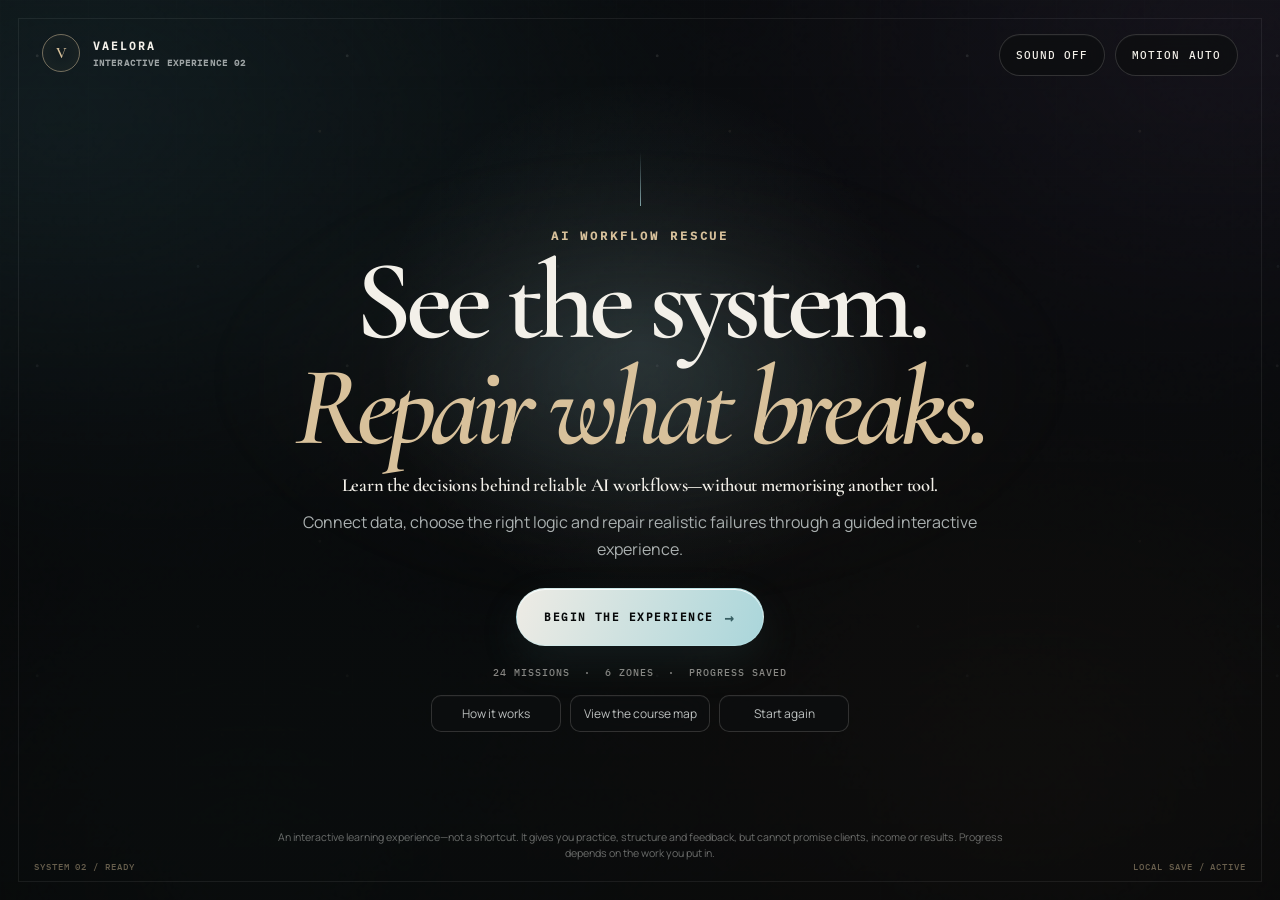
==== commit f665739f: "Correct Vaelora branding" ====
--- a/ai-workflow-rescue/index.html
+++ b/ai-workflow-rescue/index.html
@@ -4,8 +4,8 @@
   <meta charset="utf-8" />
   <meta name="viewport" content="width=device-width, initial-scale=1, viewport-fit=cover" />
   <meta name="theme-color" content="#05070b" />
-  <meta name="description" content="AI Workflow Rescue — an interactive learning experience by Vselors." />
-  <title>AI Workflow Rescue — Vselors</title>
+  <meta name="description" content="AI Workflow Rescue — an interactive learning experience by Vaelora." />
+  <title>AI Workflow Rescue — Vaelora</title>
   <style>
     @font-face { font-family: "Vselors Serif"; src: url([data-uri]) format("woff2"); font-style: normal; font-weight: 600; font-display: swap; }
     @font-face { font-family: "Vselors Serif"; src: url([data-uri]) format("woff2"); font-style: italic; font-weight: 600; font-display: swap; }
@@ -1080,7 +1080,7 @@
     <section id="home-screen" class="screen active" aria-labelledby="home-title">
       <div class="brand-lockup">
         <div class="brand-mark" aria-hidden="true"><span>V</span></div>
-        <div class="brand-name mono">VSELORS<span class="brand-sub">INTERACTIVE EXPERIENCE 02</span></div>
+        <div class="brand-name mono">VAELORA<span class="brand-sub">INTERACTIVE EXPERIENCE 02</span></div>
       </div>
 
       <div class="home-tools">
@@ -2047,15 +2047,15 @@
       };
       function missionVisual(id) {
         const scene=visualScenes[id]||visualScenes[1],parts=scene.slice(1,4);
-        const card=(label,x,index)=>{const lines=label.split(' · ');return \`<g transform="translate(\${x} 58)"><rect class="\${index===1?'scene-panel-soft':'scene-panel'}" width="168" height="112" rx="16"/><circle class="\${index===0?'scene-danger':index===2?'scene-success':'scene-accent'}" cx="28" cy="28" r="8"/><text class="scene-text-tiny" x="47" y="32">\${index===0?'PROBLEM':index===1?'DECISION':'SAFE RESULT'}</text><text class="scene-text" x="20" y="72">\${lines[0]}</text>\${lines[1]?\`<text class="scene-text-small" x="20" y="91">\${lines[1]}</text>\`:''}</g>\`;};
-        return \`<figure class="mission-visual" aria-labelledby="scene-title-\${id} scene-desc-\${id}"><div class="visual-explainer-head"><span>Visual explainer</span><strong id="scene-title-\${id}">\${scene[0]}</strong></div><div class="visual-canvas"><svg viewBox="0 0 640 230" role="img"><title>\${scene[0]}</title><desc id="scene-desc-\${id}">\${scene[4]}</desc><defs><pattern id="scene-grid-\${id}" width="28" height="28" patternUnits="userSpaceOnUse"><path class="scene-grid" d="M28 0H0V28" fill="none"/></pattern></defs><rect width="640" height="230" fill="url(#scene-grid-\${id})"/>\${card(parts[0],28,0)}\${card(parts[1],236,1)}\${card(parts[2],444,2)}<path class="scene-line scene-flow" d="M196 114h40M404 114h40"/><path class="scene-line" d="M226 106l10 8-10 8M434 106l10 8-10 8"/></svg></div><figcaption><span class="visual-caption-label">Why it matters</span><span>\${scene[4]}</span></figcaption></figure>\`;
+        const card=(label,x,index)=>{const lines=label.split(' · ');return `<g transform="translate(${x} 58)"><rect class="${index===1?'scene-panel-soft':'scene-panel'}" width="168" height="112" rx="16"/><circle class="${index===0?'scene-danger':index===2?'scene-success':'scene-accent'}" cx="28" cy="28" r="8"/><text class="scene-text-tiny" x="47" y="32">${index===0?'PROBLEM':index===1?'DECISION':'SAFE RESULT'}</text><text class="scene-text" x="20" y="72">${lines[0]}</text>${lines[1]?`<text class="scene-text-small" x="20" y="91">${lines[1]}</text>`:''}</g>`;};
+        return `<figure class="mission-visual" aria-labelledby="scene-title-${id} scene-desc-${id}"><div class="visual-explainer-head"><span>Visual explainer</span><strong id="scene-title-${id}">${scene[0]}</strong></div><div class="visual-canvas"><svg viewBox="0 0 640 230" role="img"><title>${scene[0]}</title><desc id="scene-desc-${id}">${scene[4]}</desc><defs><pattern id="scene-grid-${id}" width="28" height="28" patternUnits="userSpaceOnUse"><path class="scene-grid" d="M28 0H0V28" fill="none"/></pattern></defs><rect width="640" height="230" fill="url(#scene-grid-${id})"/>${card(parts[0],28,0)}${card(parts[1],236,1)}${card(parts[2],444,2)}<path class="scene-line scene-flow" d="M196 114h40M404 114h40"/><path class="scene-line" d="M226 106l10 8-10 8M434 106l10 8-10 8"/></svg></div><figcaption><span class="visual-caption-label">Why it matters</span><span>${scene[4]}</span></figcaption></figure>`;
       }
 
       function missionTemplate(mission,workspace) {
-        return \`<div class="mission-brief"><div class="mission-brief-intro"><div class="eyebrow mono">\${mission.question?'DECISION REQUIRED':'SYSTEM PROBLEM DETECTED'}</div><h2 id="mission-title">\${mission.title}</h2><p>\${mission.subtitle}</p></div><div class="mission-brief-body">\${missionVisual(currentMission)}<div class="brief-card"><span class="mono">YOUR TASK · \${mission.format}</span><p>\${mission.brief}</p></div></div></div><div class="mission-workspace">\${workspace}<div class="mission-feedback"><span class="mission-feedback-label">Live feedback</span><div class="mission-hint" id="mission-hint" role="status" aria-live="polite">Make your first move. The system will explain what changes.</div></div><aside class="learning-support" aria-label="Mission help"><div class="support-head"><div><strong>Hint section</strong><p>Use a nudge first. The exact solution appears after five wrong attempts.</p></div><div class="support-actions"><span class="attempt-chip" id="attempt-count">0 / 5 misses</span><button class="small-button" id="reveal-hint" type="button">Show hint</button><button class="small-button" id="show-solution" type="button" hidden>Show solution</button></div></div><div class="hint-copy" id="hint-copy" hidden></div><div class="solution-panel" id="solution-panel" hidden><strong>Exact solution</strong><br><span id="solution-copy"></span></div></aside></div><div class="mission-footer"><p>No lives. No timer. After five wrong attempts, you can reveal the answer and apply it yourself.</p><button class="primary-button" id="finish-mission" type="button" disabled>Stabilise mission</button></div>\`;
-      }
-      function syncMissionAssist(){const count=$('#attempt-count'),solutionButton=$('#show-solution');if(count)count.textContent=\`\${Math.min(missionAssist.attempts,5)} / 5 misses\`;if(solutionButton)solutionButton.hidden=missionAssist.attempts<5;}
-      function revealMissionHint(){const help=missionHelp[currentMission],copy=$('#hint-copy');if(!help||!copy)return;const index=Math.min(missionAssist.hintIndex,help.hints.length-1);copy.textContent=\`Hint \${index+1}: \${help.hints[index]}\`;copy.hidden=false;missionAssist.hintIndex=Math.min(missionAssist.hintIndex+1,help.hints.length-1);const button=$('#reveal-hint');if(button&&help.hints.length>1)button.textContent=index===0?'Next hint':'Hint opened';tone('tap');}
+        return `<div class="mission-brief"><div class="mission-brief-intro"><div class="eyebrow mono">${mission.question?'DECISION REQUIRED':'SYSTEM PROBLEM DETECTED'}</div><h2 id="mission-title">${mission.title}</h2><p>${mission.subtitle}</p></div><div class="mission-brief-body">${missionVisual(currentMission)}<div class="brief-card"><span class="mono">YOUR TASK · ${mission.format}</span><p>${mission.brief}</p></div></div></div><div class="mission-workspace">${workspace}<div class="mission-feedback"><span class="mission-feedback-label">Live feedback</span><div class="mission-hint" id="mission-hint" role="status" aria-live="polite">Make your first move. The system will explain what changes.</div></div><aside class="learning-support" aria-label="Mission help"><div class="support-head"><div><strong>Hint section</strong><p>Use a nudge first. The exact solution appears after five wrong attempts.</p></div><div class="support-actions"><span class="attempt-chip" id="attempt-count">0 / 5 misses</span><button class="small-button" id="reveal-hint" type="button">Show hint</button><button class="small-button" id="show-solution" type="button" hidden>Show solution</button></div></div><div class="hint-copy" id="hint-copy" hidden></div><div class="solution-panel" id="solution-panel" hidden><strong>Exact solution</strong><br><span id="solution-copy"></span></div></aside></div><div class="mission-footer"><p>No lives. No timer. After five wrong attempts, you can reveal the answer and apply it yourself.</p><button class="primary-button" id="finish-mission" type="button" disabled>Stabilise mission</button></div>`;
+      }
+      function syncMissionAssist(){const count=$('#attempt-count'),solutionButton=$('#show-solution');if(count)count.textContent=`${Math.min(missionAssist.attempts,5)} / 5 misses`;if(solutionButton)solutionButton.hidden=missionAssist.attempts<5;}
+      function revealMissionHint(){const help=missionHelp[currentMission],copy=$('#hint-copy');if(!help||!copy)return;const index=Math.min(missionAssist.hintIndex,help.hints.length-1);copy.textContent=`Hint ${index+1}: ${help.hints[index]}`;copy.hidden=false;missionAssist.hintIndex=Math.min(missionAssist.hintIndex+1,help.hints.length-1);const button=$('#reveal-hint');if(button&&help.hints.length>1)button.textContent=index===0?'Next hint':'Hint opened';tone('tap');}
       function revealMissionSolution(){const help=missionHelp[currentMission],panel=$('#solution-panel'),copy=$('#solution-copy'),button=$('#show-solution');if(!help||!panel||!copy)return;panel.hidden=false;copy.textContent=help.solution;missionAssist.solutionShown=true;if(button){button.disabled=true;button.textContent='Solution shown';}setHint('Solution revealed. Apply it once yourself to stabilise the mission.','hint');panel.scrollIntoView({behavior:state.reduceMotion?'auto':'smooth',block:'nearest'});}
       function setHint(text,kind='hint'){const hint=$('#mission-hint');if(!hint)return;hint.textContent=text;hint.style.color=kind==='good'?'var(--success)':kind==='error'?'var(--danger)':'var(--amber)';if(kind==='error'){missionAssist.attempts++;syncMissionAssist();if(missionAssist.attempts===5)showToast('Solution unlocked. You can reveal the exact answer below.');}tone(kind==='good'?'success':kind==='error'?'error':'tap');}
       function enableFinish(message='Workflow stable. Lock in what you learned.'){const button=$('#finish-mission');if(button)button.disabled=false;setHint(message,'good');}
